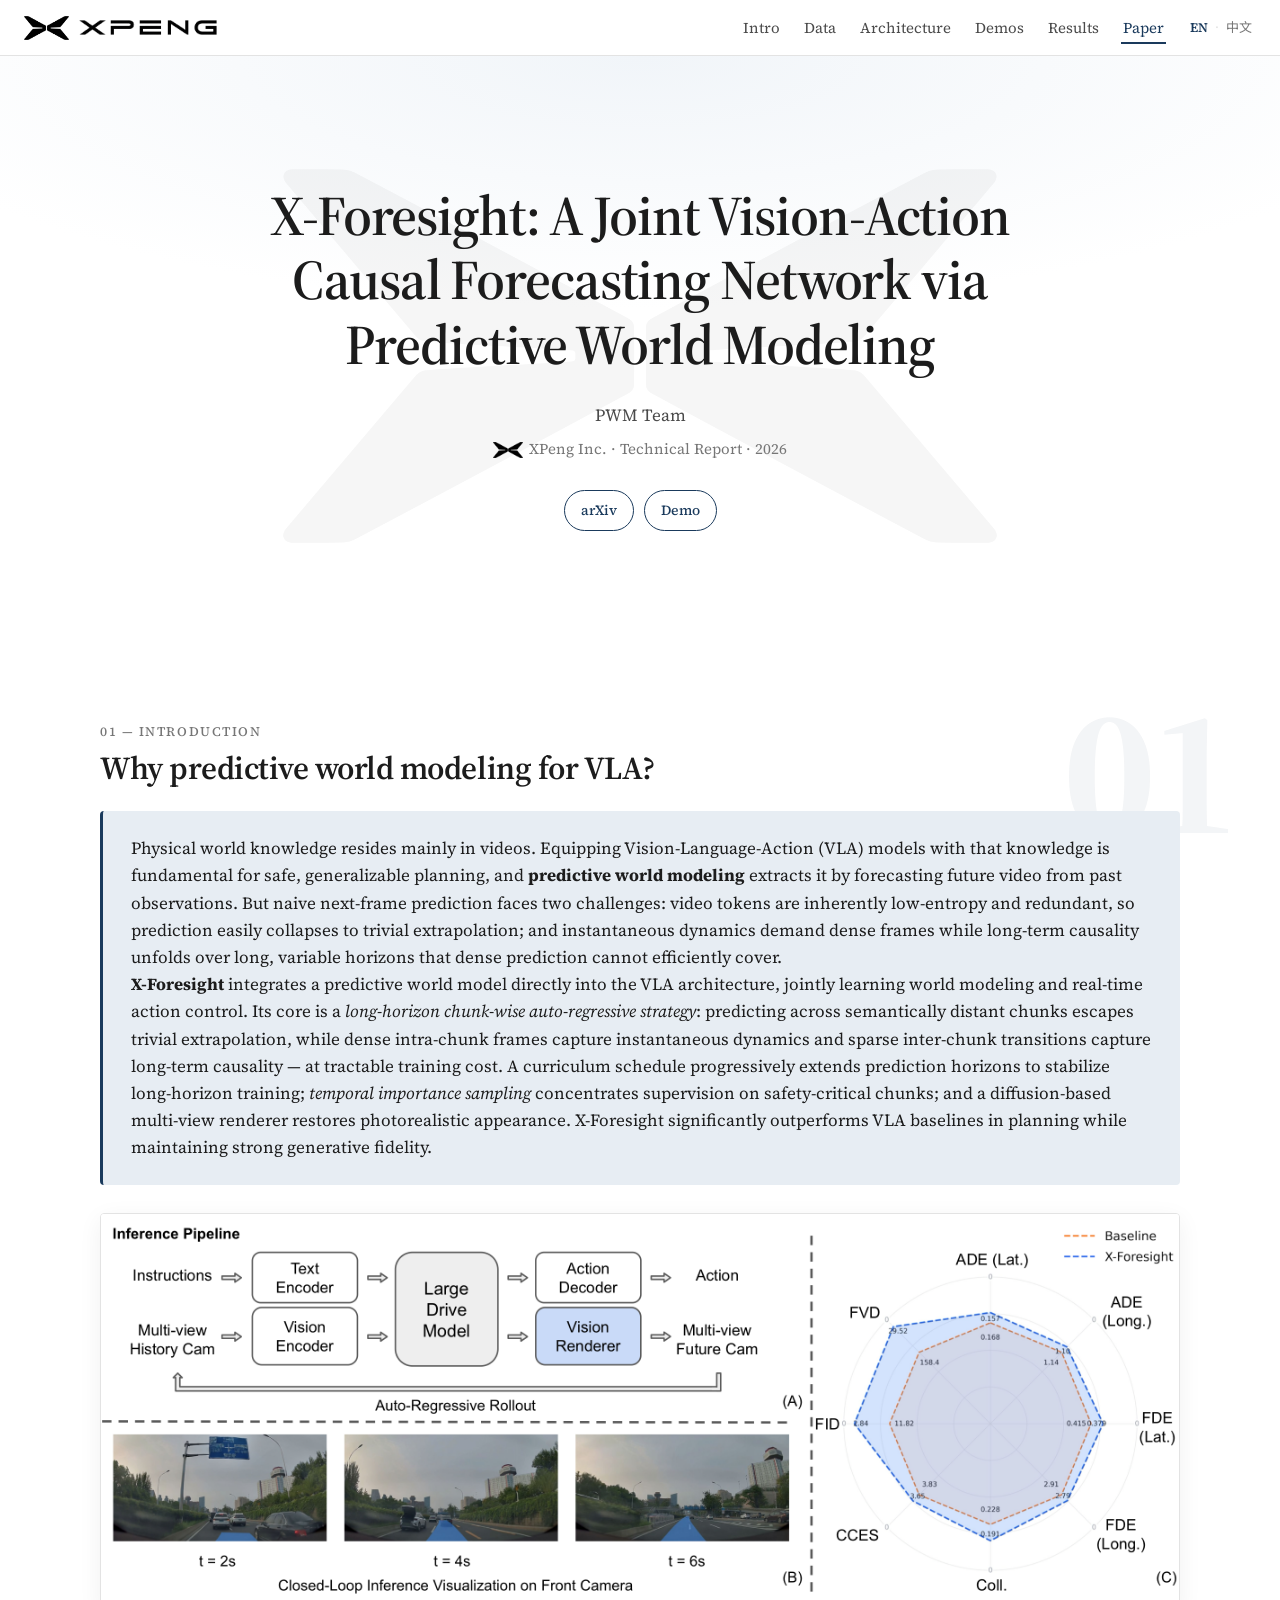
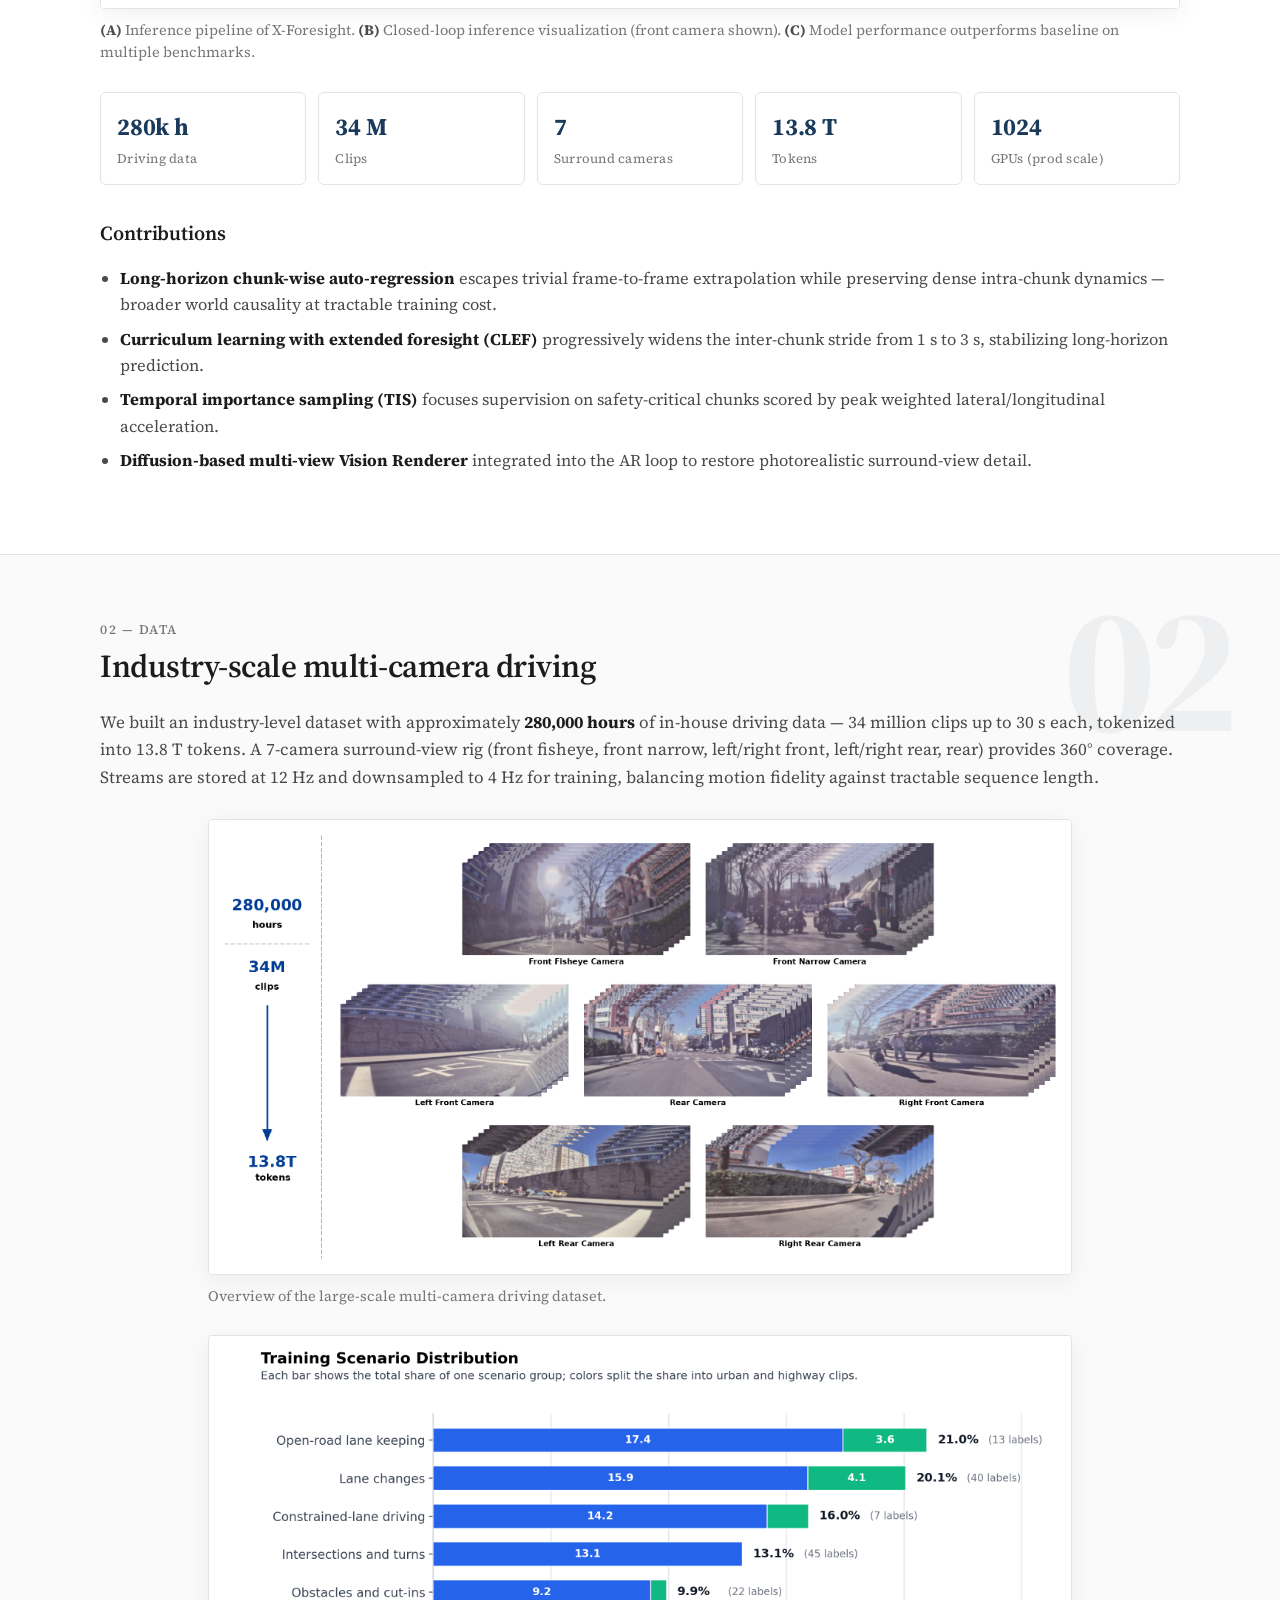
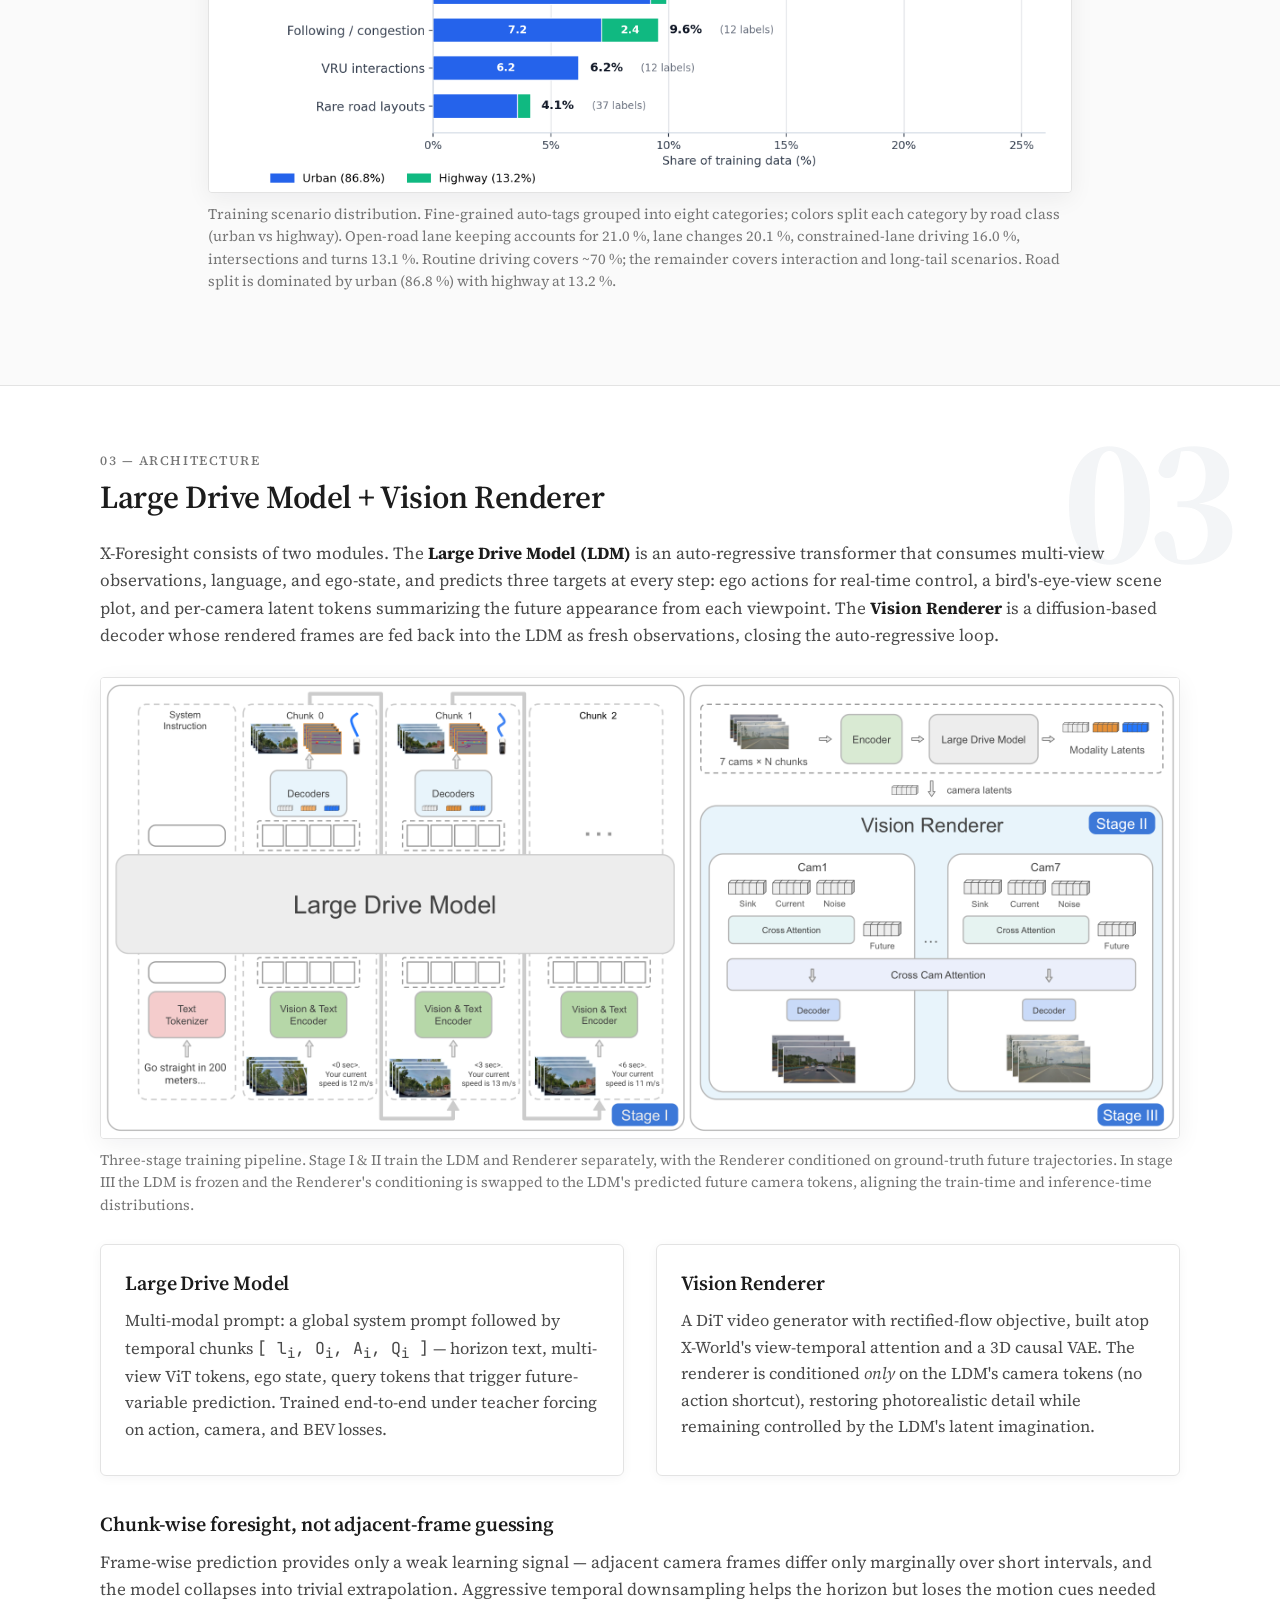
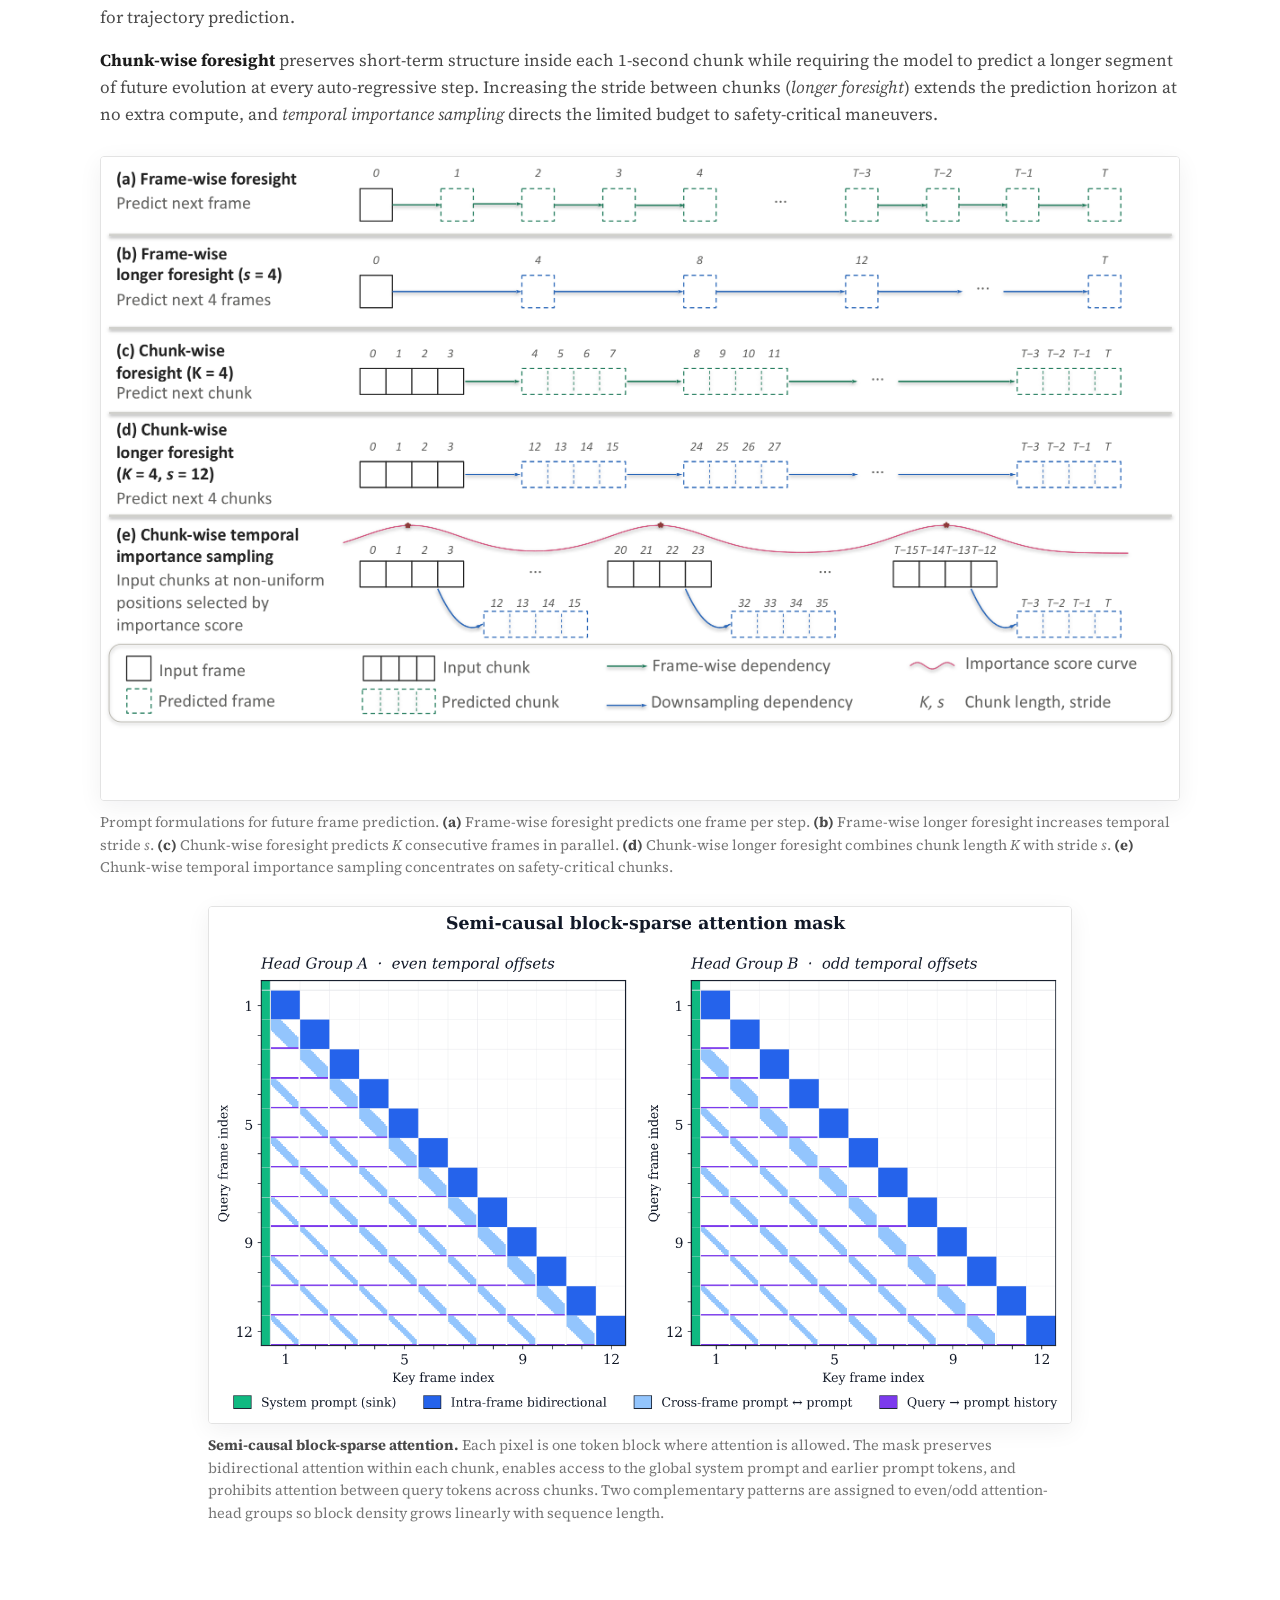
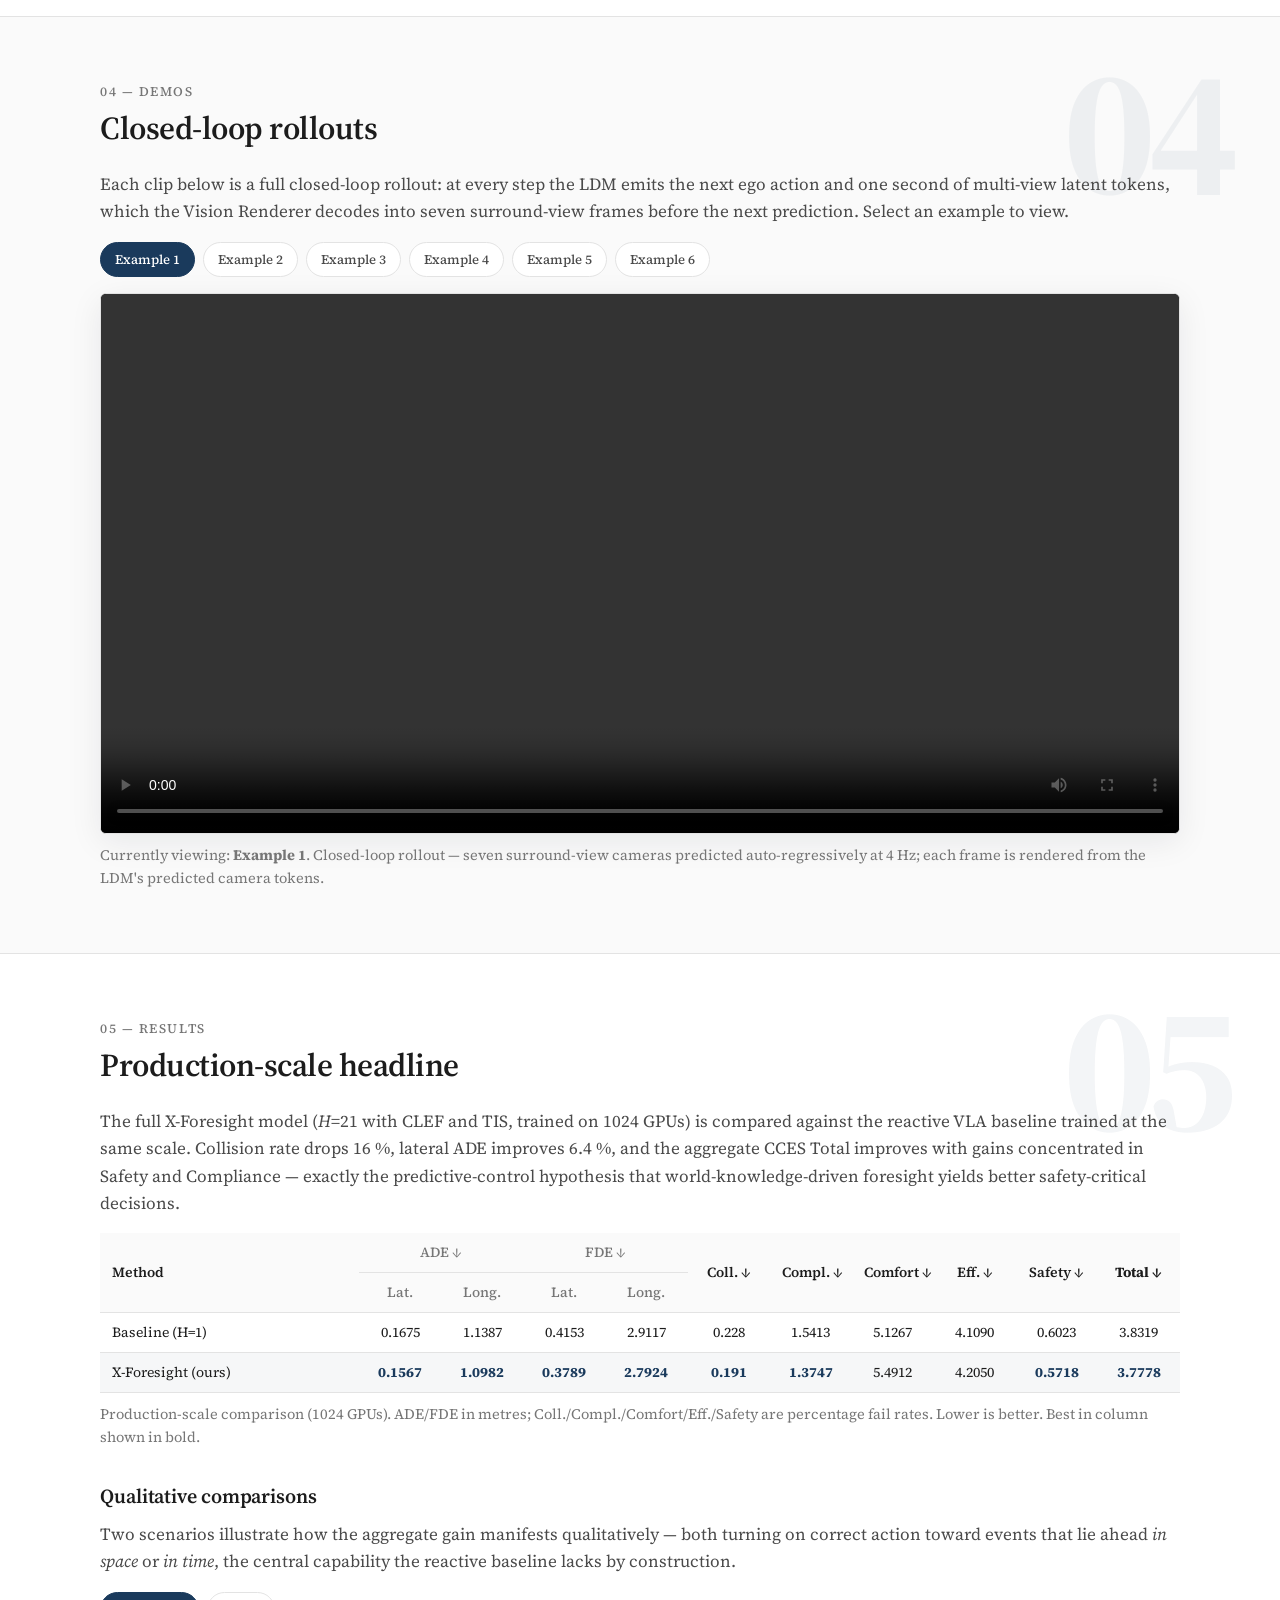
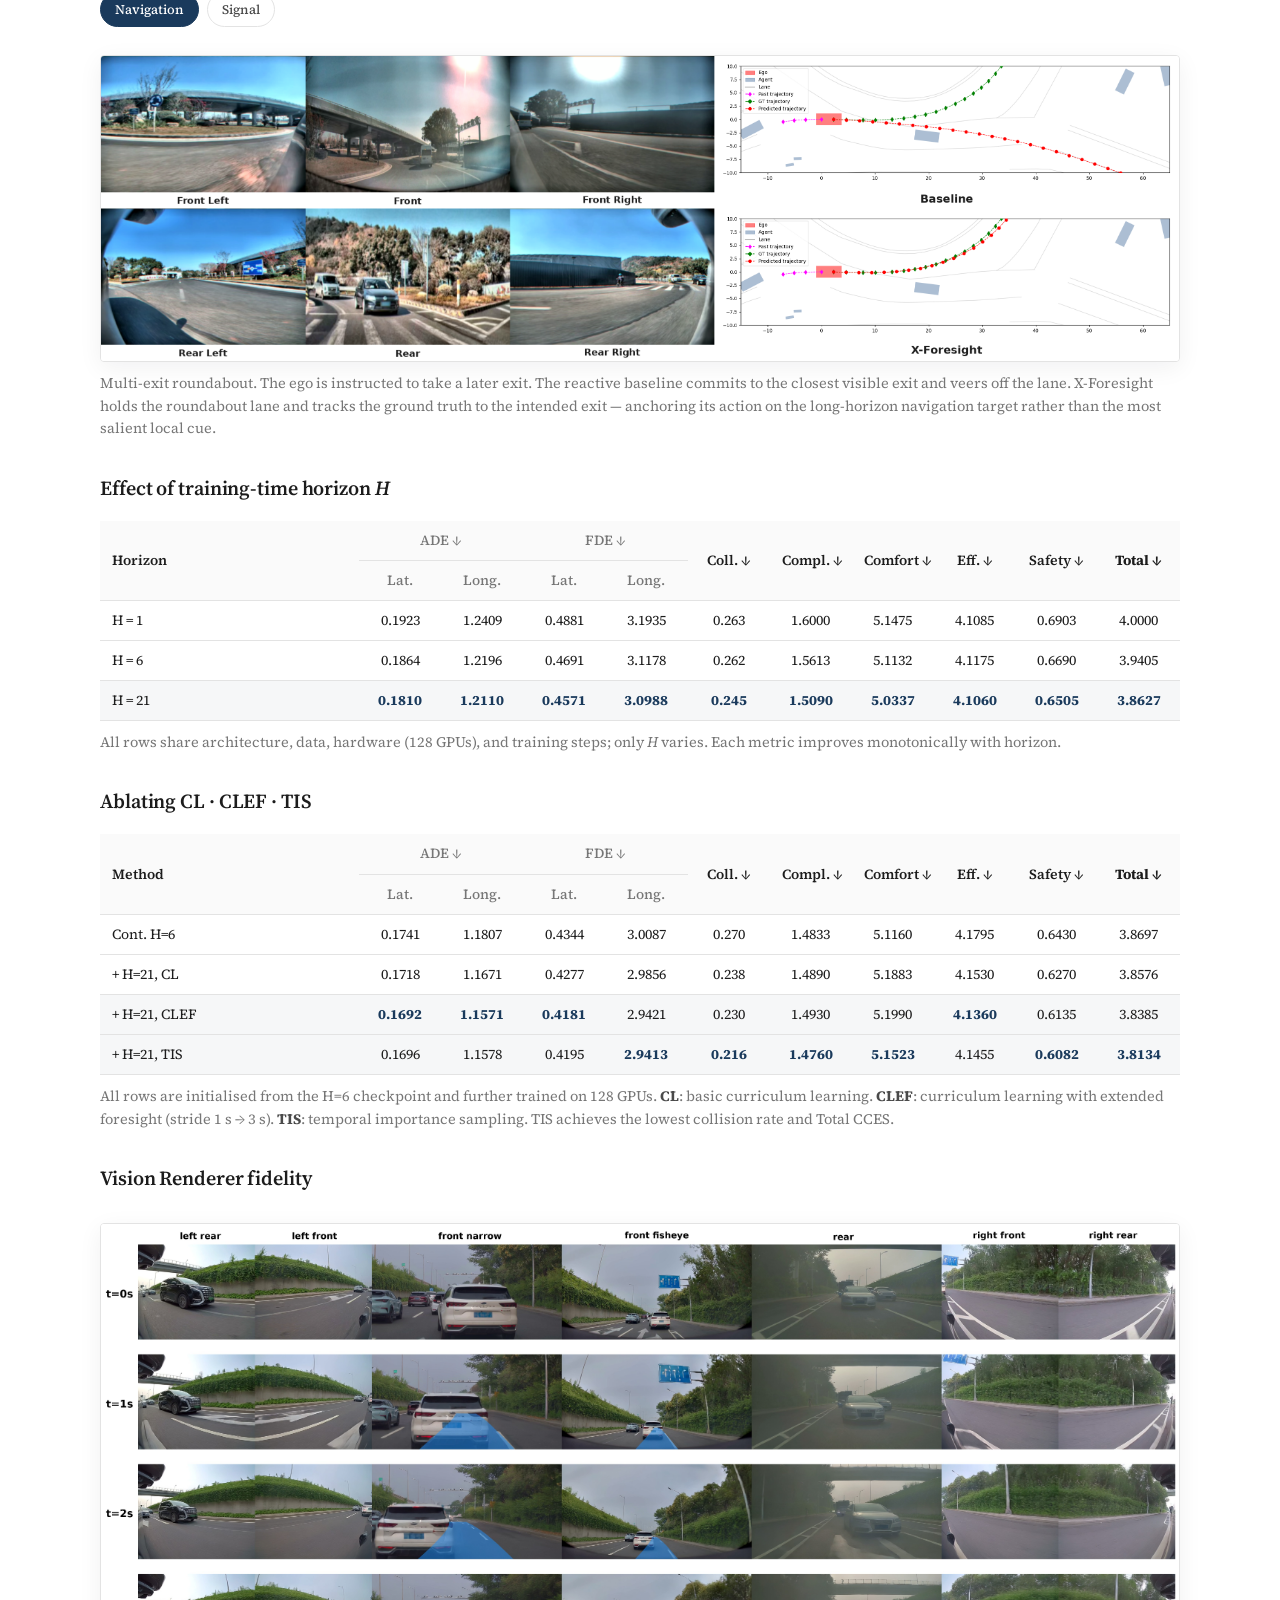
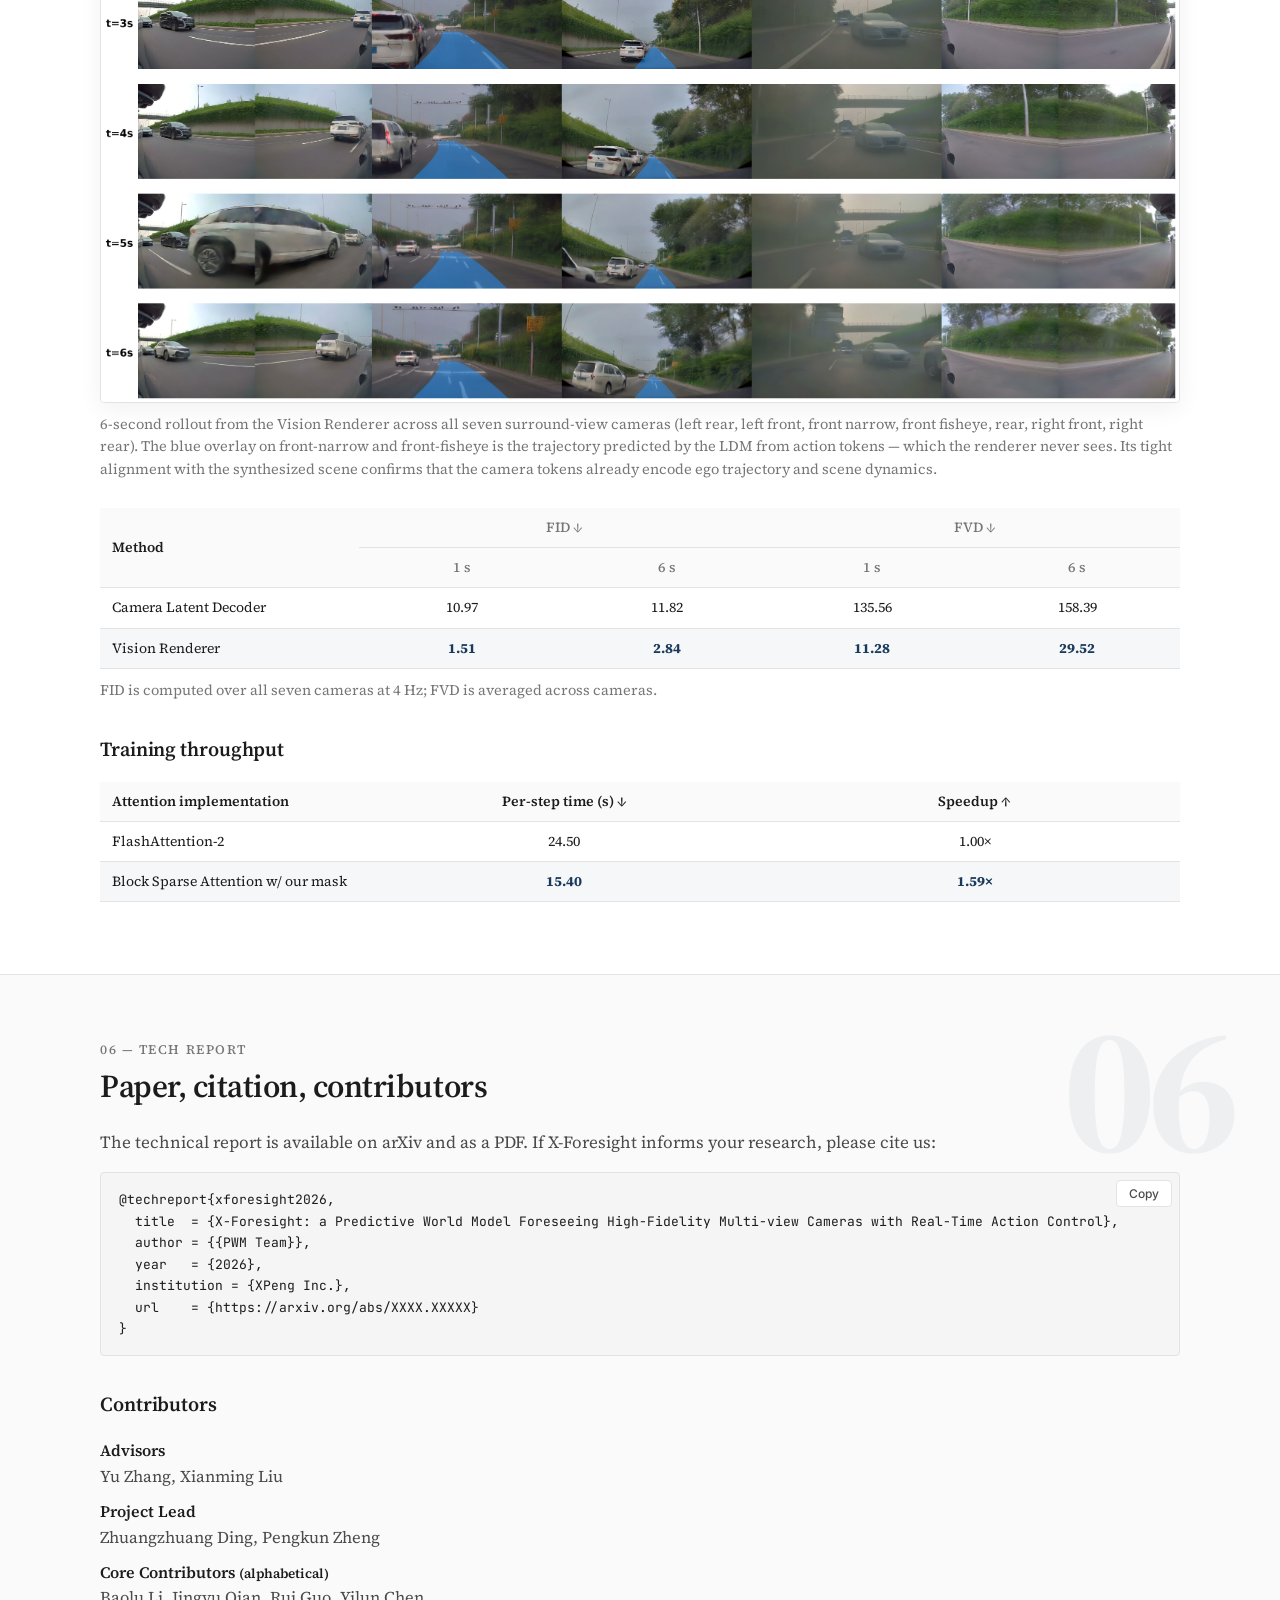
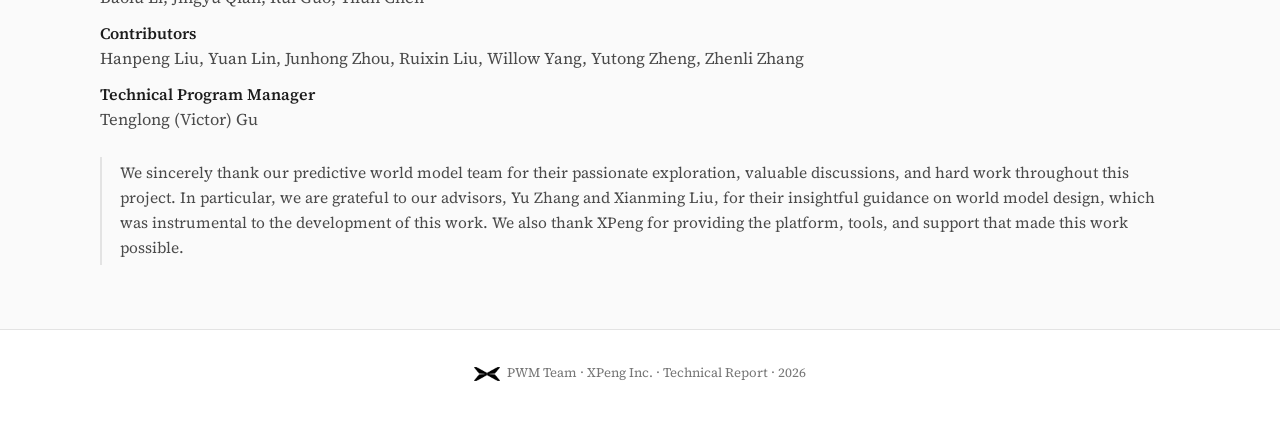
==== en/index.html @ 4274a37c "Tighter intro abstract (EN+ZH): trim to two short paragraphs, drop redundant preamble and the "estab" ====
<!doctype html>
<html lang="en">
<head>
  <meta charset="utf-8" />
  <meta name="viewport" content="width=device-width, initial-scale=1" />
  <title>X-Foresight — A Joint Vision-Action Causal Forecasting Network via Predictive World Modeling</title>
  <meta name="description" content="X-Foresight: a predictive world model that integrates chunk-wise auto-regressive future prediction into the VLA architecture for safe, world-knowledge-driven autonomous driving." />
  <meta property="og:title" content="X-Foresight" />
  <meta property="og:description" content="A predictive world model foreseeing high-fidelity multi-view cameras with real-time action control. PWM Team · XPeng Inc." />
  <meta property="og:image" content="../assets/img/xforesight_main.png" />
  <link rel="icon" type="image/png" href="../assets/img/logo.png" />
  <link rel="preconnect" href="https://fonts.googleapis.com" />
  <link rel="preconnect" href="https://fonts.gstatic.com" crossorigin />
  <link href="https://fonts.googleapis.com/css2?family=Inter:wght@400;500;600;700&family=Source+Serif+4:opsz,wght@8..60,400;8..60,500;8..60,600;8..60,700&family=JetBrains+Mono:wght@400;500;600&family=Noto+Sans+SC:wght@400;500;600&display=swap" rel="stylesheet" />
  <link rel="stylesheet" href="../assets/css/styles.css" />
</head>
<body>

<div class="scroll-progress" aria-hidden="true"></div>

<nav class="nav">
  <a class="brand" href="./">
    <img class="brand-mark" src="../assets/img/logo.png" alt="XPENG" />
    <img class="brand-name" src="../assets/img/company_name.png" alt="XPENG" />
  </a>
  <button class="nav-toggle" type="button" aria-label="Menu" aria-expanded="false">☰</button>
  <ul class="sections">
    <li><a href="#intro">Intro</a></li>
    <li><a href="#data">Data</a></li>
    <li><a href="#architecture">Architecture</a></li>
    <li><a href="#demo">Demos</a></li>
    <li><a href="#results">Results</a></li>
    <li><a href="#paper">Paper</a></li>
  </ul>
  <span class="lang">
    <a href="../en/" class="active">EN</a>
    <span>·</span>
    <a href="../zh/">中文</a>
  </span>
</nav>

<main>

  <!-- ====================== HERO ====================== -->
  <header class="hero">
    <h1>X-Foresight: A Joint Vision-Action Causal Forecasting Network via Predictive World Modeling</h1>
    <div class="authors">PWM Team</div>
    <div class="affil">
      <img src="../assets/img/logo.png" alt="XPeng" /> XPeng Inc. · Technical Report · 2026
    </div>
    <div class="badges">
      <a class="badge" href="#paper">arXiv</a>
      <a class="badge" href="#demo">Demo</a>
    </div>
  </header>

  <!-- ====================== 01 INTRO / ABSTRACT ====================== -->
  <section id="intro" data-num="01">
    <div class="container">
      <div class="section-label">01 — Introduction</div>
      <h2>Why predictive world modeling for VLA?</h2>
      <div class="abstract prose">
        <p>
          Physical world knowledge resides mainly in videos. Equipping Vision-Language-Action (VLA)
          models with that knowledge is fundamental for safe, generalizable planning, and
          <strong>predictive world modeling</strong> extracts it by forecasting future video from
          past observations. But naive next-frame prediction faces two challenges: video tokens are
          inherently low-entropy and redundant, so prediction easily collapses to trivial
          extrapolation; and instantaneous dynamics demand dense frames while long-term causality
          unfolds over long, variable horizons that dense prediction cannot efficiently cover.
        </p>
        <p>
          <strong>X-Foresight</strong> integrates a predictive world model directly into the VLA
          architecture, jointly learning world modeling and real-time action control. Its core is a
          <em>long-horizon chunk-wise auto-regressive strategy</em>: predicting across semantically
          distant chunks escapes trivial extrapolation, while dense intra-chunk frames capture
          instantaneous dynamics and sparse inter-chunk transitions capture long-term causality —
          at tractable training cost. A curriculum schedule progressively extends prediction
          horizons to stabilize long-horizon training; <em>temporal importance sampling</em>
          concentrates supervision on safety-critical chunks; and a diffusion-based multi-view
          renderer restores photorealistic appearance. X-Foresight significantly outperforms VLA
          baselines in planning while maintaining strong generative fidelity.
        </p>
      </div>

      <figure>
        <img src="../assets/img/xforesight_main.png" alt="X-Foresight overview" />
        <figcaption>
          <strong>(A)</strong> Inference pipeline of X-Foresight.
          <strong>(B)</strong> Closed-loop inference visualization (front camera shown).
          <strong>(C)</strong> Model performance outperforms baseline on multiple benchmarks.
        </figcaption>
      </figure>

      <div class="kv">
        <div class="stat"><div class="num">280k h</div><div class="lbl">Driving data</div></div>
        <div class="stat"><div class="num">34 M</div><div class="lbl">Clips</div></div>
        <div class="stat"><div class="num">7</div><div class="lbl">Surround cameras</div></div>
        <div class="stat"><div class="num">13.8 T</div><div class="lbl">Tokens</div></div>
        <div class="stat"><div class="num">1024</div><div class="lbl">GPUs (prod scale)</div></div>
      </div>

      <h3>Contributions</h3>
      <ul class="bullets">
        <li><strong>Long-horizon chunk-wise auto-regression</strong> escapes trivial frame-to-frame extrapolation while preserving dense intra-chunk dynamics — broader world causality at tractable training cost.</li>
        <li><strong>Curriculum learning with extended foresight (CLEF)</strong> progressively widens the inter-chunk stride from 1 s to 3 s, stabilizing long-horizon prediction.</li>
        <li><strong>Temporal importance sampling (TIS)</strong> focuses supervision on safety-critical chunks scored by peak weighted lateral/longitudinal acceleration.</li>
        <li><strong>Diffusion-based multi-view Vision Renderer</strong> integrated into the AR loop to restore photorealistic surround-view detail.</li>
      </ul>
    </div>
  </section>

  <!-- ====================== 02 DATA ====================== -->
  <section id="data" class="alt" data-num="02">
    <div class="container">
      <div class="section-label">02 — Data</div>
      <h2>Industry-scale multi-camera driving</h2>
      <div class="prose">
        <p>
          We built an industry-level dataset with approximately <strong>280,000 hours</strong> of
          in-house driving data — 34 million clips up to 30 s each, tokenized into 13.8 T tokens.
          A 7-camera surround-view rig (front fisheye, front narrow, left/right front, left/right
          rear, rear) provides 360° coverage. Streams are stored at 12 Hz and downsampled to 4 Hz
          for training, balancing motion fidelity against tractable sequence length.
        </p>
      </div>
      <figure class="fig-small">
        <img src="../assets/img/datainfo_final.png" alt="Dataset overview" />
        <figcaption>Overview of the large-scale multi-camera driving dataset.</figcaption>
      </figure>
      <figure class="fig-small">
        <img src="../assets/img/data_distribution_behavior.png" alt="Scenario distribution" />
        <figcaption>
          Training scenario distribution. Fine-grained auto-tags grouped into eight categories;
          colors split each category by road class (urban vs highway). Open-road lane keeping
          accounts for 21.0 %, lane changes 20.1 %, constrained-lane driving 16.0 %, intersections
          and turns 13.1 %. Routine driving covers ~70 %; the remainder covers interaction and
          long-tail scenarios. Road split is dominated by urban (86.8 %) with highway at 13.2 %.
        </figcaption>
      </figure>
    </div>
  </section>

  <!-- ====================== 03 ARCHITECTURE ====================== -->
  <section id="architecture" data-num="03">
    <div class="container">
      <div class="section-label">03 — Architecture</div>
      <h2>Large Drive Model + Vision Renderer</h2>
      <div class="prose">
        <p>
          X-Foresight consists of two modules. The <strong>Large Drive Model (LDM)</strong> is an
          auto-regressive transformer that consumes multi-view observations, language, and
          ego-state, and predicts three targets at every step: ego actions for real-time control,
          a bird's-eye-view scene plot, and per-camera latent tokens summarizing the future
          appearance from each viewpoint. The <strong>Vision Renderer</strong> is a diffusion-based
          decoder whose rendered frames are fed back into the LDM as fresh observations, closing
          the auto-regressive loop.
        </p>
      </div>

      <figure>
        <img src="../assets/img/train_pipeline.png" alt="Three-stage training pipeline" />
        <figcaption>
          Three-stage training pipeline. Stage I & II train the LDM and Renderer separately,
          with the Renderer conditioned on ground-truth future trajectories. In stage III the LDM
          is frozen and the Renderer's conditioning is swapped to the LDM's predicted future
          camera tokens, aligning the train-time and inference-time distributions.
        </figcaption>
      </figure>

      <div class="cols2">
        <div class="card">
          <h3>Large Drive Model</h3>
          <p>
            Multi-modal prompt: a global system prompt followed by temporal chunks
            <code>[ l<sub>i</sub>, O<sub>i</sub>, A<sub>i</sub>, Q<sub>i</sub> ]</code> — horizon text,
            multi-view ViT tokens, ego state, query tokens that trigger future-variable prediction.
            Trained end-to-end under teacher forcing on action, camera, and BEV losses.
          </p>
        </div>
        <div class="card">
          <h3>Vision Renderer</h3>
          <p>
            A DiT video generator with rectified-flow objective, built atop X-World's
            view-temporal attention and a 3D causal VAE. The renderer is conditioned <em>only</em>
            on the LDM's camera tokens (no action shortcut), restoring photorealistic detail while
            remaining controlled by the LDM's latent imagination.
          </p>
        </div>
      </div>

      <h3>Chunk-wise foresight, not adjacent-frame guessing</h3>
      <div class="prose">
        <p>
          Frame-wise prediction provides only a weak learning signal — adjacent camera frames
          differ only marginally over short intervals, and the model collapses into trivial
          extrapolation. Aggressive temporal downsampling helps the horizon but loses the
          motion cues needed for trajectory prediction.
        </p>
        <p>
          <strong>Chunk-wise foresight</strong> preserves short-term structure inside each
          1-second chunk while requiring the model to predict a longer segment of future
          evolution at every auto-regressive step. Increasing the stride between chunks
          (<em>longer foresight</em>) extends the prediction horizon at no extra compute,
          and <em>temporal importance sampling</em> directs the limited budget to
          safety-critical maneuvers.
        </p>
      </div>
      <figure>
        <img src="../assets/img/predicted_future_frames.png" alt="Prompt formulations for future frame prediction" />
        <figcaption>
          Prompt formulations for future frame prediction. <strong>(a)</strong> Frame-wise foresight
          predicts one frame per step. <strong>(b)</strong> Frame-wise longer foresight increases
          temporal stride <em>s</em>. <strong>(c)</strong> Chunk-wise foresight predicts <em>K</em>
          consecutive frames in parallel. <strong>(d)</strong> Chunk-wise longer foresight combines
          chunk length <em>K</em> with stride <em>s</em>. <strong>(e)</strong> Chunk-wise temporal
          importance sampling concentrates on safety-critical chunks.
        </figcaption>
      </figure>

      <figure class="fig-small">
        <img src="../assets/img/precise_mask.png" alt="Semi-causal block-sparse attention mask" />
        <figcaption>
          <strong>Semi-causal block-sparse attention.</strong> Each pixel is one token block where
          attention is allowed. The mask preserves bidirectional attention within each chunk,
          enables access to the global system prompt and earlier prompt tokens, and prohibits
          attention between query tokens across chunks. Two complementary patterns are assigned
          to even/odd attention-head groups so block density grows linearly with sequence length.
        </figcaption>
      </figure>
    </div>
  </section>

  <!-- ====================== 04 DEMOS ====================== -->
  <section id="demo" class="alt" data-num="04">
    <div class="container">
      <div class="section-label">04 — Demos</div>
      <h2>Closed-loop rollouts</h2>
      <div class="prose">
        <p>
          Each clip below is a full closed-loop rollout: at every step the LDM emits the next ego
          action and one second of multi-view latent tokens, which the Vision Renderer decodes
          into seven surround-view frames before the next prediction. Select an example to view.
        </p>
      </div>

      <div class="demo-picker" role="tablist" aria-label="Demo examples">
        <button type="button" class="active" data-src="../assets/videos/example-1.mp4">Example 1</button>
        <button type="button" data-src="../assets/videos/example-2.mp4">Example 2</button>
        <button type="button" data-src="../assets/videos/example-3.mp4">Example 3</button>
        <button type="button" data-src="../assets/videos/example-4.mp4">Example 4</button>
        <button type="button" data-src="../assets/videos/example-5.mp4">Example 5</button>
        <button type="button" data-src="../assets/videos/example-6.mp4">Example 6</button>
      </div>

      <div class="demo-player">
        <video id="demo-player" controls preload="metadata" playsinline>
          <source src="../assets/videos/example-1.mp4#t=0.1" type="video/mp4" />
          Your browser does not support the video tag.
        </video>
      </div>
      <div class="demo-caption">
        Currently viewing: <strong id="demo-label">Example 1</strong>. Closed-loop rollout —
        seven surround-view cameras predicted auto-regressively at 4 Hz; each frame is rendered
        from the LDM's predicted camera tokens.
      </div>
    </div>
  </section>

  <!-- ====================== 05 RESULTS ====================== -->
  <section id="results" data-num="05">
    <div class="container">
      <div class="section-label">05 — Results</div>
      <h2>Production-scale headline</h2>
      <div class="prose">
        <p>
          The full X-Foresight model (<em>H</em>=21 with CLEF and TIS, trained on 1024 GPUs) is
          compared against the reactive VLA baseline trained at the same scale. Collision rate
          drops 16 %, lateral ADE improves 6.4 %, and the aggregate CCES Total improves with
          gains concentrated in Safety and Compliance — exactly the predictive-control
          hypothesis that world-knowledge-driven foresight yields better safety-critical decisions.
        </p>
      </div>

      <div class="tablewrap">
        <table class="results">
          <thead>
            <tr>
              <th rowspan="2">Method</th>
              <th colspan="2" class="grp">ADE ↓</th>
              <th colspan="2" class="grp">FDE ↓</th>
              <th rowspan="2">Coll. ↓</th>
              <th rowspan="2">Compl. ↓</th>
              <th rowspan="2">Comfort ↓</th>
              <th rowspan="2">Eff. ↓</th>
              <th rowspan="2">Safety ↓</th>
              <th rowspan="2"><strong>Total ↓</strong></th>
            </tr>
            <tr>
              <th class="grp">Lat.</th><th class="grp">Long.</th>
              <th class="grp">Lat.</th><th class="grp">Long.</th>
            </tr>
          </thead>
          <tbody>
            <tr><td>Baseline (H=1)</td><td>0.1675</td><td>1.1387</td><td>0.4153</td><td>2.9117</td><td>0.228</td><td>1.5413</td><td>5.1267</td><td>4.1090</td><td>0.6023</td><td>3.8319</td></tr>
            <tr><td>X-Foresight (ours)</td><td class="best">0.1567</td><td class="best">1.0982</td><td class="best">0.3789</td><td class="best">2.7924</td><td class="best">0.191</td><td class="best">1.3747</td><td>5.4912</td><td>4.2050</td><td class="best">0.5718</td><td class="best">3.7778</td></tr>
          </tbody>
        </table>
      </div>
      <figcaption>
        Production-scale comparison (1024 GPUs). ADE/FDE in metres; Coll./Compl./Comfort/Eff./Safety
        are percentage fail rates. Lower is better. Best in column shown in bold.
      </figcaption>

      <h3>Qualitative comparisons</h3>
      <div class="prose">
        <p>
          Two scenarios illustrate how the aggregate gain manifests qualitatively — both turning on
          correct action toward events that lie ahead <em>in space</em> or <em>in time</em>, the
          central capability the reactive baseline lacks by construction.
        </p>
      </div>

      <div class="qual-picker" data-target="qual-image" data-caption="qual-label" role="tablist" aria-label="Qualitative scenarios">
        <button type="button" class="active"
                data-src="../assets/img/qualitative_navigation.png"
                data-caption="Multi-exit roundabout. The ego is instructed to take a later exit. The reactive baseline commits to the closest visible exit and veers off the lane. X-Foresight holds the roundabout lane and tracks the ground truth to the intended exit — anchoring its action on the long-horizon navigation target rather than the most salient local cue.">
          Navigation
        </button>
        <button type="button"
                data-src="../assets/img/qualitative_signal.png"
                data-caption="Nighttime intersection. The light is red at the current frame, but the log confirms it turns green before the ego reaches the stop line, so the ground truth continues through without braking. The baseline treats the present red as an immediate stop and truncates at ~15 m. X-Foresight anticipates the signal transition through its predictive rollout and matches the ground truth.">
          Signal
        </button>
      </div>

      <figure>
        <img id="qual-image" src="../assets/img/qualitative_navigation.png" alt="Qualitative comparison — multi-exit roundabout" />
        <figcaption id="qual-label">
          Multi-exit roundabout. The ego is instructed to take a later exit. The reactive baseline
          commits to the closest visible exit and veers off the lane. X-Foresight holds the roundabout
          lane and tracks the ground truth to the intended exit — anchoring its action on the
          long-horizon navigation target rather than the most salient local cue.
        </figcaption>
      </figure>

      <h3>Effect of training-time horizon <em>H</em></h3>
      <div class="tablewrap">
        <table class="results">
          <thead>
            <tr>
              <th rowspan="2">Horizon</th>
              <th colspan="2" class="grp">ADE ↓</th>
              <th colspan="2" class="grp">FDE ↓</th>
              <th rowspan="2">Coll. ↓</th>
              <th rowspan="2">Compl. ↓</th>
              <th rowspan="2">Comfort ↓</th>
              <th rowspan="2">Eff. ↓</th>
              <th rowspan="2">Safety ↓</th>
              <th rowspan="2"><strong>Total ↓</strong></th>
            </tr>
            <tr>
              <th class="grp">Lat.</th><th class="grp">Long.</th>
              <th class="grp">Lat.</th><th class="grp">Long.</th>
            </tr>
          </thead>
          <tbody>
            <tr><td>H = 1</td><td>0.1923</td><td>1.2409</td><td>0.4881</td><td>3.1935</td><td>0.263</td><td>1.6000</td><td>5.1475</td><td>4.1085</td><td>0.6903</td><td>4.0000</td></tr>
            <tr><td>H = 6</td><td>0.1864</td><td>1.2196</td><td>0.4691</td><td>3.1178</td><td>0.262</td><td>1.5613</td><td>5.1132</td><td>4.1175</td><td>0.6690</td><td>3.9405</td></tr>
            <tr><td>H = 21</td><td class="best">0.1810</td><td class="best">1.2110</td><td class="best">0.4571</td><td class="best">3.0988</td><td class="best">0.245</td><td class="best">1.5090</td><td class="best">5.0337</td><td class="best">4.1060</td><td class="best">0.6505</td><td class="best">3.8627</td></tr>
          </tbody>
        </table>
      </div>
      <figcaption>All rows share architecture, data, hardware (128 GPUs), and training steps; only <em>H</em> varies. Each metric improves monotonically with horizon.</figcaption>

      <h3>Ablating CL · CLEF · TIS</h3>
      <div class="tablewrap">
        <table class="results">
          <thead>
            <tr>
              <th rowspan="2">Method</th>
              <th colspan="2" class="grp">ADE ↓</th>
              <th colspan="2" class="grp">FDE ↓</th>
              <th rowspan="2">Coll. ↓</th>
              <th rowspan="2">Compl. ↓</th>
              <th rowspan="2">Comfort ↓</th>
              <th rowspan="2">Eff. ↓</th>
              <th rowspan="2">Safety ↓</th>
              <th rowspan="2"><strong>Total ↓</strong></th>
            </tr>
            <tr>
              <th class="grp">Lat.</th><th class="grp">Long.</th>
              <th class="grp">Lat.</th><th class="grp">Long.</th>
            </tr>
          </thead>
          <tbody>
            <tr><td>Cont. H=6</td><td>0.1741</td><td>1.1807</td><td>0.4344</td><td>3.0087</td><td>0.270</td><td>1.4833</td><td>5.1160</td><td>4.1795</td><td>0.6430</td><td>3.8697</td></tr>
            <tr><td>+ H=21, CL</td><td>0.1718</td><td>1.1671</td><td>0.4277</td><td>2.9856</td><td>0.238</td><td>1.4890</td><td>5.1883</td><td>4.1530</td><td>0.6270</td><td>3.8576</td></tr>
            <tr><td>+ H=21, CLEF</td><td class="best">0.1692</td><td class="best">1.1571</td><td class="best">0.4181</td><td>2.9421</td><td>0.230</td><td>1.4930</td><td>5.1990</td><td class="best">4.1360</td><td>0.6135</td><td>3.8385</td></tr>
            <tr><td>+ H=21, TIS</td><td>0.1696</td><td>1.1578</td><td>0.4195</td><td class="best">2.9413</td><td class="best">0.216</td><td class="best">1.4760</td><td class="best">5.1523</td><td>4.1455</td><td class="best">0.6082</td><td class="best">3.8134</td></tr>
          </tbody>
        </table>
      </div>
      <figcaption>
        All rows are initialised from the H=6 checkpoint and further trained on 128 GPUs.
        <strong>CL</strong>: basic curriculum learning. <strong>CLEF</strong>: curriculum learning
        with extended foresight (stride 1 s → 3 s). <strong>TIS</strong>: temporal importance
        sampling. TIS achieves the lowest collision rate and Total CCES.
      </figcaption>

      <h3>Vision Renderer fidelity</h3>
      <figure>
        <img src="../assets/img/vision_renderer_plot.jpg" alt="Vision Renderer 6-second rollout across seven cameras" />
        <figcaption>
          6-second rollout from the Vision Renderer across all seven surround-view cameras
          (left rear, left front, front narrow, front fisheye, rear, right front, right rear).
          The blue overlay on front-narrow and front-fisheye is the trajectory predicted by the
          LDM from action tokens — which the renderer never sees. Its tight alignment with the
          synthesized scene confirms that the camera tokens already encode ego trajectory and
          scene dynamics.
        </figcaption>
      </figure>

      <div class="tablewrap">
        <table class="results">
          <thead>
            <tr>
              <th rowspan="2">Method</th>
              <th colspan="2" class="grp">FID ↓</th>
              <th colspan="2" class="grp">FVD ↓</th>
            </tr>
            <tr>
              <th class="grp">1 s</th><th class="grp">6 s</th>
              <th class="grp">1 s</th><th class="grp">6 s</th>
            </tr>
          </thead>
          <tbody>
            <tr><td>Camera Latent Decoder</td><td>10.97</td><td>11.82</td><td>135.56</td><td>158.39</td></tr>
            <tr><td>Vision Renderer</td><td class="best">1.51</td><td class="best">2.84</td><td class="best">11.28</td><td class="best">29.52</td></tr>
          </tbody>
        </table>
      </div>
      <figcaption>FID is computed over all seven cameras at 4 Hz; FVD is averaged across cameras.</figcaption>

      <h3>Training throughput</h3>
      <div class="tablewrap">
        <table class="results">
          <thead><tr><th>Attention implementation</th><th>Per-step time (s) ↓</th><th>Speedup ↑</th></tr></thead>
          <tbody>
            <tr><td>FlashAttention-2</td><td>24.50</td><td>1.00×</td></tr>
            <tr><td>Block Sparse Attention w/ our mask</td><td class="best">15.40</td><td class="best">1.59×</td></tr>
          </tbody>
        </table>
      </div>
    </div>
  </section>

  <!-- ====================== 06 PAPER ====================== -->
  <section id="paper" class="alt" data-num="06">
    <div class="container">
      <div class="section-label">06 — Tech Report</div>
      <h2>Paper, citation, contributors</h2>
      <div class="prose">
        <p>
          The technical report is available on arXiv and as a PDF. If X-Foresight informs your
          research, please cite us:
        </p>
      </div>

      <div class="bibtex-wrap">
        <button class="bibtex-copy" type="button">Copy</button>
        <pre class="bibtex">@techreport{xforesight2026,
  title  = {X-Foresight: a Predictive World Model Foreseeing High-Fidelity Multi-view Cameras with Real-Time Action Control},
  author = {{PWM Team}},
  year   = {2026},
  institution = {XPeng Inc.},
  url    = {https://arxiv.org/abs/XXXX.XXXXX}
}</pre>
      </div>

      <h3>Contributors</h3>
      <dl class="contributors">
        <dt>Advisors</dt>
        <dd>Yu Zhang, Xianming Liu</dd>
        <dt>Project Lead</dt>
        <dd>Zhuangzhuang Ding, Pengkun Zheng</dd>
        <dt>Core Contributors <small>(alphabetical)</small></dt>
        <dd>Baolu Li, Jingyu Qian, Rui Guo, Yilun Chen</dd>
        <dt>Contributors</dt>
        <dd>Hanpeng Liu, Yuan Lin, Junhong Zhou, Ruixin Liu, Willow Yang, Yutong Zheng, Zhenli Zhang</dd>
        <dt>Technical Program Manager</dt>
        <dd>Tenglong (Victor) Gu</dd>
      </dl>

      <div class="acknowledgments">
        We sincerely thank our predictive world model team for their passionate exploration,
        valuable discussions, and hard work throughout this project. In particular, we are grateful
        to our advisors, Yu Zhang and Xianming Liu, for their insightful guidance on world model
        design, which was instrumental to the development of this work. We also thank XPeng for
        providing the platform, tools, and support that made this work possible.
      </div>
    </div>
  </section>
</main>

<footer>
  <img src="../assets/img/logo.png" alt="" />
  PWM Team · XPeng Inc. · Technical Report · <span id="footer-year">2026</span>
</footer>

<script src="../config.js"></script>
<script src="../assets/js/main.js"></script>
</body>
</html>
---- assets/css/styles.css ----
/* X-Foresight project page — minimalist academic style modeled on x-cache-1.github.io */

:root {
  --accent: #1a3a5c;
  --accent-soft: #e7edf3;
  --ink: #1c1c1c;
  --ink-soft: #4a4a4a;
  --muted: #767676;
  --rule: #e3e3e3;
  --bg: #ffffff;
  --bg-alt: #fafafa;
  --code-bg: #f5f5f5;
  --max-w: 1080px;
  --nav-h: 56px;
  --serif: "Source Serif 4", "Iowan Old Style", "Charter", "Times New Roman", "Noto Sans SC", serif;
  --sans: "Inter", -apple-system, BlinkMacSystemFont, "Helvetica Neue", "Noto Sans SC", "PingFang SC", "Hiragino Sans GB", system-ui, sans-serif;
  --mono: ui-monospace, "JetBrains Mono", "SF Mono", Menlo, Consolas, monospace;
}

* { box-sizing: border-box; }

html { scroll-behavior: smooth; scroll-padding-top: var(--nav-h); }

body {
  margin: 0;
  font-family: var(--serif);
  font-size: 16px;
  line-height: 1.65;
  color: var(--ink);
  background: var(--bg);
  -webkit-font-smoothing: antialiased;
  text-rendering: optimizeLegibility;
}

/* Restore monospace only for code-like content. */
code, pre, .bibtex { font-family: var(--mono); }

/* ----- Reading-progress bar (top of viewport) --------------------------- */
.scroll-progress {
  position: fixed;
  top: 0;
  left: 0;
  height: 2px;
  width: 0;
  background: var(--accent);
  z-index: 100;
  transition: width 80ms linear;
  will-change: width;
  pointer-events: none;
}

/* ----- Scroll-triggered section fade-in --------------------------------- */
/* Scoped to .js so non-JS users see content immediately. Respects
   prefers-reduced-motion by short-circuiting the rule. */
.js section {
  opacity: 0;
  transform: translateY(24px);
  transition: opacity .65s ease-out, transform .65s ease-out;
  will-change: opacity, transform;
}
.js section.in-view {
  opacity: 1;
  transform: none;
}
@media (prefers-reduced-motion: reduce) {
  .js section {
    opacity: 1;
    transform: none;
    transition: none;
  }
}

a { color: var(--accent); text-decoration: none; }
a:hover { text-decoration: underline; }

/* ----- Top navigation ---------------------------------------------------- */
.nav {
  position: sticky;
  top: 0;
  z-index: 50;
  height: var(--nav-h);
  display: flex;
  align-items: center;
  padding: 0 24px;
  background: rgba(255,255,255,0.92);
  backdrop-filter: saturate(180%) blur(8px);
  -webkit-backdrop-filter: saturate(180%) blur(8px);
  border-bottom: 1px solid var(--rule);
}
.nav .brand {
  margin-right: auto;
  color: var(--ink);
  display: flex; align-items: center; gap: 10px;
}
.nav .brand img { display: block; width: auto; }
.nav .brand .brand-mark { height: 24px; }
.nav .brand .brand-name { height: 15px; }
.nav ul {
  list-style: none;
  display: flex;
  gap: 20px;
  margin: 0; padding: 0;
}
.nav ul a {
  font-family: var(--serif);
  color: var(--ink-soft);
  font-size: 15px;
  padding: 4px 2px;
  border-bottom: 2px solid transparent;
  transition: color .15s, border-color .15s;
}
.nav ul a:hover { color: var(--accent); text-decoration: none; }
.nav ul a.active {
  color: var(--accent);
  border-bottom-color: var(--accent);
}
.nav .lang {
  margin-left: 20px;
  font-size: 13px;
}
.nav .lang a { color: var(--muted); padding: 0 4px; }
.nav .lang a.active { color: var(--accent); font-weight: 600; }
.nav .lang span { color: var(--rule); }

@media (max-width: 760px) {
  .nav { padding: 0 12px; overflow-x: auto; }
  .nav ul { gap: 12px; }
  .nav ul a { font-size: 13px; }
  .nav .brand .brand-name { display: none; }
}

/* ----- Layout shell ------------------------------------------------------ */
main { display: block; }
section {
  position: relative;
  padding: 64px 24px;
  border-top: 1px solid var(--rule);
  overflow: hidden;
}
section:first-of-type { border-top: none; }
section.alt { background: var(--bg-alt); }

/* Big editorial section numeral, painted as a faint background accent. */
section[data-num]::before {
  content: attr(data-num);
  position: absolute;
  top: 24px;
  right: clamp(16px, 4vw, 48px);
  font-family: var(--serif);
  font-weight: 700;
  font-size: clamp(80px, 14vw, 200px);
  line-height: 1;
  color: var(--accent);
  opacity: 0.05;
  pointer-events: none;
  z-index: 0;
  letter-spacing: -0.04em;
}

.container {
  position: relative;
  z-index: 1;
  max-width: var(--max-w);
  margin: 0 auto;
}
.section-label {
  font-family: var(--serif);
  font-size: 13px;
  font-weight: 500;
  letter-spacing: 0.12em;
  color: var(--muted);
  text-transform: uppercase;
  margin-bottom: 8px;
}
section h2 {
  font-family: var(--serif);
  font-size: 32px;
  font-weight: 600;
  margin: 0 0 24px;
  color: var(--ink);
  letter-spacing: -0.015em;
  line-height: 1.15;
}
section h3 {
  font-family: var(--serif);
  font-size: 20px;
  font-weight: 600;
  margin: 32px 0 8px;
  color: var(--ink);
  letter-spacing: -0.005em;
}

/* ----- Hero -------------------------------------------------------------- */
.hero {
  position: relative;
  padding: clamp(72px, 10vw, 128px) 24px clamp(56px, 7vw, 96px);
  text-align: center;
  background: radial-gradient(ellipse 90% 60% at 50% 0%, #f1f5f9 0%, #ffffff 70%);
  border-top: none;
  overflow: hidden;
}
.hero::before {
  /* Faint X-butterfly watermark behind the title — uses the existing logo asset. */
  content: "";
  position: absolute;
  top: 50%; left: 50%;
  width: clamp(420px, 65vw, 720px);
  aspect-ratio: 1.9 / 1;
  transform: translate(-50%, -50%);
  background: url("../img/logo.png") center/contain no-repeat;
  opacity: 0.035;
  pointer-events: none;
  z-index: 0;
}
.hero > * { position: relative; z-index: 1; }
.hero h1 {
  font-family: var(--serif);
  font-size: clamp(28px, 4.5vw, 56px);
  font-weight: 600;
  line-height: 1.15;
  margin: 0 auto 24px;
  max-width: 880px;
  letter-spacing: -0.02em;
  color: var(--ink);
}
.hero .authors {
  font-family: var(--serif);
  font-size: 17px;
  color: var(--ink-soft);
  margin-bottom: 8px;
}
.hero .affil {
  font-family: var(--serif);
  font-size: 15px;
  color: var(--muted);
  margin-bottom: 28px;
  display: inline-flex; align-items: center; gap: 6px;
}
.hero .affil img { height: 16px; width: auto; vertical-align: middle; }
.hero .badges {
  display: flex; flex-wrap: wrap; justify-content: center; gap: 10px;
  margin-bottom: 36px;
}
.badge {
  display: inline-flex; align-items: center; gap: 6px;
  padding: 8px 16px;
  border: 1px solid var(--accent);
  color: var(--accent);
  border-radius: 999px;
  font-size: 14px;
  font-weight: 500;
  transition: background .15s, color .15s;
}
.badge:hover { background: var(--accent); color: #fff; text-decoration: none; }
.badge.muted {
  border-color: var(--rule); color: var(--muted);
  cursor: not-allowed; pointer-events: none;
}
.hero-fig {
  max-width: 1080px;
  margin: 0 auto;
}
.hero-fig img { width: 100%; height: auto; border-radius: 6px; }

@media (max-width: 760px) {
  .hero { padding: 56px 16px 40px; }
}

/* ----- Prose / abstract -------------------------------------------------- */
/* Default every <p> to serif so anything outside .prose stays consistent. */
p { font-family: var(--serif); }

.prose p {
  font-family: var(--serif);
  font-size: 17px;
  line-height: 1.6;
  margin: 0 0 16px;
  color: var(--ink-soft);
}
.prose strong { color: var(--ink); }
.abstract {
  background: var(--accent-soft);
  border-left: 3px solid var(--accent);
  padding: 24px 28px;
  border-radius: 4px;
  font-size: 17px;
  line-height: 1.7;
}
.abstract p {
  font-family: var(--serif);
  color: var(--ink);
  margin: 0;
}

ul.bullets { padding-left: 20px; margin: 16px 0; }
ul.bullets li {
  font-family: var(--serif);
  font-size: 16.5px;
  line-height: 1.6;
  margin: 8px 0;
  color: var(--ink-soft);
}
ul.bullets li strong { color: var(--ink); }

/* ----- Figures ----------------------------------------------------------- */
figure {
  margin: 28px 0;
  padding: 0;
}
figure img {
  width: 100%;
  height: auto;
  display: block;
  border: 1px solid var(--rule);
  border-radius: 4px;
  background: #fff;
}
figcaption {
  font-family: var(--serif);
  font-size: 14.5px;
  color: var(--muted);
  margin-top: 10px;
  line-height: 1.55;
}
figcaption strong { color: var(--ink-soft); }

/* Utility: render a figure 20% narrower than the column, centered. */
figure.fig-small img { max-width: 80%; margin: 0 auto; }
figure.fig-small figcaption { max-width: 80%; margin-left: auto; margin-right: auto; }

.figrow {
  display: grid;
  grid-template-columns: 1fr 1fr;
  gap: 24px;
}
@media (max-width: 760px) {
  .figrow { grid-template-columns: 1fr; }
}

/* ----- Two-column ------------------------------------------------------- */
.cols2 {
  display: grid;
  grid-template-columns: 1fr 1fr;
  gap: 32px;
}
@media (max-width: 760px) { .cols2 { grid-template-columns: 1fr; gap: 16px; } }

.card {
  border: 1px solid var(--rule);
  border-radius: 6px;
  padding: 22px 24px;
  background: #fff;
}
.card h3 { margin-top: 0; }
.card p {
  font-family: var(--serif);
  font-size: 16.5px;
  line-height: 1.6;
  color: var(--ink-soft);
  margin: 0 0 10px;
}

/* ----- Tables ----------------------------------------------------------- */
.tablewrap {
  overflow-x: auto;
  -webkit-overflow-scrolling: touch;
  margin: 16px 0 8px;
}
table.results {
  border-collapse: collapse;
  width: 100%;
  /* Keep columns from squashing on narrow viewports — .tablewrap scrolls. */
  min-width: 720px;
  font-size: 14px;
  font-family: var(--serif);
  font-variant-numeric: tabular-nums;
  table-layout: fixed;
}
table.results th, table.results td {
  border-bottom: 1px solid var(--rule);
  padding: 8px 12px;
  text-align: center;
  white-space: nowrap;
}
table.results th {
  background: var(--bg-alt);
  font-weight: 600;
  color: var(--ink);
  text-align: center;
}
/* Width and left-alignment for the Method column.
   The selector deliberately scopes to thead's FIRST row only, so the
   sub-header row's first <th> (e.g. "1 s", which lives in column 2 due to
   the Method cell's rowspan above) does not get treated as a column-width
   anchor and shift the data underneath it. */
table.results thead > tr:first-child > th:first-child {
  text-align: left;
  width: 24%;
  white-space: normal;
}
table.results tbody td:first-child {
  text-align: left;
  white-space: normal;
}
table.results tbody tr:hover { background: var(--bg-alt); }
table.results .best { font-weight: 700; color: var(--accent); }
table.results .grp { color: var(--muted); font-weight: 500; }

/* On narrow viewports the table is wider than the column and scrolls
   horizontally inside .tablewrap. A small hint label tells users that. */
@media (max-width: 760px) {
  .tablewrap { position: relative; }
  .tablewrap::before {
    content: "← swipe →";
    display: block;
    font-family: var(--sans);
    font-size: 11px;
    letter-spacing: 0.16em;
    text-transform: uppercase;
    color: var(--muted);
    text-align: right;
    padding: 0 2px 4px;
  }
  /* Localized hint for the Chinese page. */
  html[lang^="zh"] .tablewrap::before { content: "← 左右滑动 →"; }
  table.results {
    font-size: 13px;
    /* Let each column size to its widest content so wide headers like
       "Comfort ↓" don't overflow a fixed cell and drift left of the value
       below. Width is content-driven; .tablewrap still scrolls horizontally. */
    table-layout: auto;
    width: max-content;
    min-width: 100%;
  }
  /* Generous horizontal padding so the ↓ glyph has real space before the next column. */
  table.results th, table.results td { padding: 8px 20px; }
  /* On mobile let the Method column size naturally instead of locking to 24%
     (the fixed-layout-only constraint that crowded the other 10 columns). */
  table.results thead > tr:first-child > th:first-child { width: auto; }
  /* Visible vertical separators between columns — adjacent cells only,
     so the first column doesn't get an extra left border. */
  table.results th + th,
  table.results td + td { border-left: 1px solid var(--rule); }
}

/* ----- Demos placeholder ------------------------------------------------ */
.demo-placeholder {
  border: 1px dashed var(--rule);
  border-radius: 6px;
  padding: 56px 24px;
  text-align: center;
  color: var(--muted);
  background: var(--bg-alt);
}
.demo-placeholder .label {
  font-family: var(--mono);
  font-size: 12px;
  letter-spacing: 0.18em;
  text-transform: uppercase;
  color: var(--muted);
  margin-bottom: 8px;
}
.demo-grid {
  display: grid;
  grid-template-columns: repeat(auto-fill, minmax(280px, 1fr));
  gap: 16px;
  margin-top: 16px;
}
.demo-grid video {
  width: 100%; height: auto; border-radius: 4px; background: #000;
}

/* Single-player demo gallery with a button-row selector.
   .qual-picker shares the same look — used for the qualitative figure switcher. */
.demo-picker, .qual-picker {
  display: flex;
  flex-wrap: wrap;
  gap: 8px;
  margin-bottom: 16px;
}
.demo-picker button, .qual-picker button {
  font: inherit;
  font-size: 13px;
  font-weight: 500;
  padding: 6px 14px;
  border: 1px solid var(--rule);
  background: #fff;
  color: var(--ink-soft);
  border-radius: 999px;
  cursor: pointer;
  transition: background .12s, color .12s, border-color .12s;
}
.demo-picker button:hover, .qual-picker button:hover { border-color: var(--accent); color: var(--accent); }
.demo-picker button.active, .qual-picker button.active {
  background: var(--accent);
  border-color: var(--accent);
  color: #fff;
}
.demo-player {
  border: 1px solid var(--rule);
  border-radius: 6px;
  background: #000;
  overflow: hidden;
  line-height: 0;
}
.demo-player video {
  width: 100%;
  height: auto;
  max-height: 70vh;
  display: block;
}
.demo-caption {
  font-family: var(--serif);
  font-size: 14.5px;
  color: var(--muted);
  margin-top: 10px;
  line-height: 1.55;
}

/* ----- Citation / BibTeX ------------------------------------------------ */
.bibtex {
  background: var(--code-bg);
  border: 1px solid var(--rule);
  border-radius: 4px;
  padding: 16px 18px;
  font-family: var(--mono);
  font-size: 13px;
  white-space: pre;
  overflow-x: auto;
  color: var(--ink);
  margin: 12px 0;
}

.contributors dt {
  font-family: var(--serif);
  font-weight: 600;
  color: var(--ink);
  margin-top: 8px;
}
.contributors dd {
  font-family: var(--serif);
  font-size: 16.5px;
  line-height: 1.6;
  margin: 0 0 4px;
  color: var(--ink-soft);
}

.acknowledgments {
  font-family: var(--serif);
  font-size: 15.5px;
  line-height: 1.6;
  color: var(--ink-soft);
  border-left: 2px solid var(--rule);
  padding: 4px 0 4px 18px;
  margin-top: 24px;
}

/* ----- Footer ----------------------------------------------------------- */
footer {
  padding: 32px 24px 48px;
  text-align: center;
  font-size: 13px;
  color: var(--muted);
  border-top: 1px solid var(--rule);
}
footer img { height: 14px; vertical-align: middle; margin-right: 4px; }

/* ----- Misc ------------------------------------------------------------- */
.kv {
  display: grid;
  grid-template-columns: repeat(auto-fit, minmax(160px, 1fr));
  gap: 12px;
  margin: 16px 0 24px;
}
.kv .stat {
  border: 1px solid var(--rule);
  border-radius: 6px;
  padding: 14px 16px;
}
.kv .stat .num {
  font-family: var(--serif);
  font-size: 24px;
  font-weight: 700;
  color: var(--accent);
  letter-spacing: -0.01em;
  font-variant-numeric: tabular-nums;
}
.kv .stat .lbl {
  font-family: var(--serif);
  font-size: 13px;
  color: var(--muted);
  margin-top: 2px;
  letter-spacing: 0.02em;
}

/* ----- v3: depth pass --------------------------------------------------- */
figure img {
  box-shadow: 0 6px 24px rgba(15, 23, 42, 0.06);
  transition: transform .2s ease-out, box-shadow .2s ease-out;
  cursor: zoom-in;
}
figure img:hover {
  transform: translateY(-2px);
  box-shadow: 0 10px 32px rgba(15, 23, 42, 0.10);
}
.card {
  box-shadow: 0 2px 12px rgba(15, 23, 42, 0.04);
  transition: transform .2s ease-out, box-shadow .2s ease-out;
}
.card:hover {
  transform: translateY(-2px);
  box-shadow: 0 10px 28px rgba(15, 23, 42, 0.08);
}
.demo-player {
  box-shadow: 0 8px 32px rgba(15, 23, 42, 0.08);
}
@media (prefers-reduced-motion: reduce) {
  figure img, .card { transition: none; }
  figure img:hover, .card:hover { transform: none; }
}

/* ----- v3: figure lightbox ---------------------------------------------- */
.lightbox {
  position: fixed;
  inset: 0;
  background: rgba(15, 23, 42, 0.88);
  display: flex;
  align-items: center;
  justify-content: center;
  z-index: 200;
  opacity: 0;
  pointer-events: none;
  transition: opacity 0.18s ease-out;
  cursor: zoom-out;
}
.lightbox.open { opacity: 1; pointer-events: auto; }
.lightbox img {
  max-width: 95vw;
  max-height: 92vh;
  object-fit: contain;
  border-radius: 4px;
  background: #fff;
}
.lightbox-close {
  position: absolute;
  top: 16px;
  right: 16px;
  width: 40px;
  height: 40px;
  background: rgba(255, 255, 255, 0.1);
  color: #fff;
  border: none;
  border-radius: 50%;
  font-size: 22px;
  cursor: pointer;
  display: flex;
  align-items: center;
  justify-content: center;
  font-family: var(--sans);
  line-height: 1;
}
.lightbox-close:hover { background: rgba(255, 255, 255, 0.2); }

/* ----- v3: mobile nav hamburger ----------------------------------------- */
.nav-toggle {
  display: none;
  background: none;
  border: none;
  cursor: pointer;
  font-size: 22px;
  padding: 6px 10px;
  color: var(--ink);
  margin-left: auto;
}
@media (max-width: 760px) {
  .nav-toggle { display: block; }
  .nav ul.sections {
    position: absolute;
    top: var(--nav-h);
    left: 0;
    right: 0;
    flex-direction: column;
    background: #fff;
    padding: 12px 20px 16px;
    border-bottom: 1px solid var(--rule);
    box-shadow: 0 6px 18px rgba(15, 23, 42, 0.08);
    display: none;
    gap: 6px;
  }
  .nav ul.sections.open { display: flex; }
  .nav ul.sections a { font-size: 15px; padding: 10px 0; }
  .nav .lang { margin-left: 0; }
}

/* ----- v3: BibTeX copy button ------------------------------------------ */
.bibtex-wrap { position: relative; }
.bibtex-copy {
  position: absolute;
  top: 8px;
  right: 8px;
  font-family: var(--sans);
  font-size: 12px;
  font-weight: 500;
  padding: 5px 12px;
  background: #fff;
  color: var(--ink-soft);
  border: 1px solid var(--rule);
  border-radius: 4px;
  cursor: pointer;
  transition: background .12s, color .12s, border-color .12s;
}
.bibtex-copy:hover {
  background: var(--accent);
  color: #fff;
  border-color: var(--accent);
}
.bibtex-copy.copied {
  background: var(--accent);
  color: #fff;
  border-color: var(--accent);
}

/* ----- v3: winning-row tint -------------------------------------------- */
/* Uses :has() — modern browser feature, silently no-op on older Safari. */
table.results tbody tr:has(td.best) {
  background: rgba(26, 58, 92, 0.04);
}
table.results tbody tr:has(td.best):hover {
  background: rgba(26, 58, 92, 0.08);
}
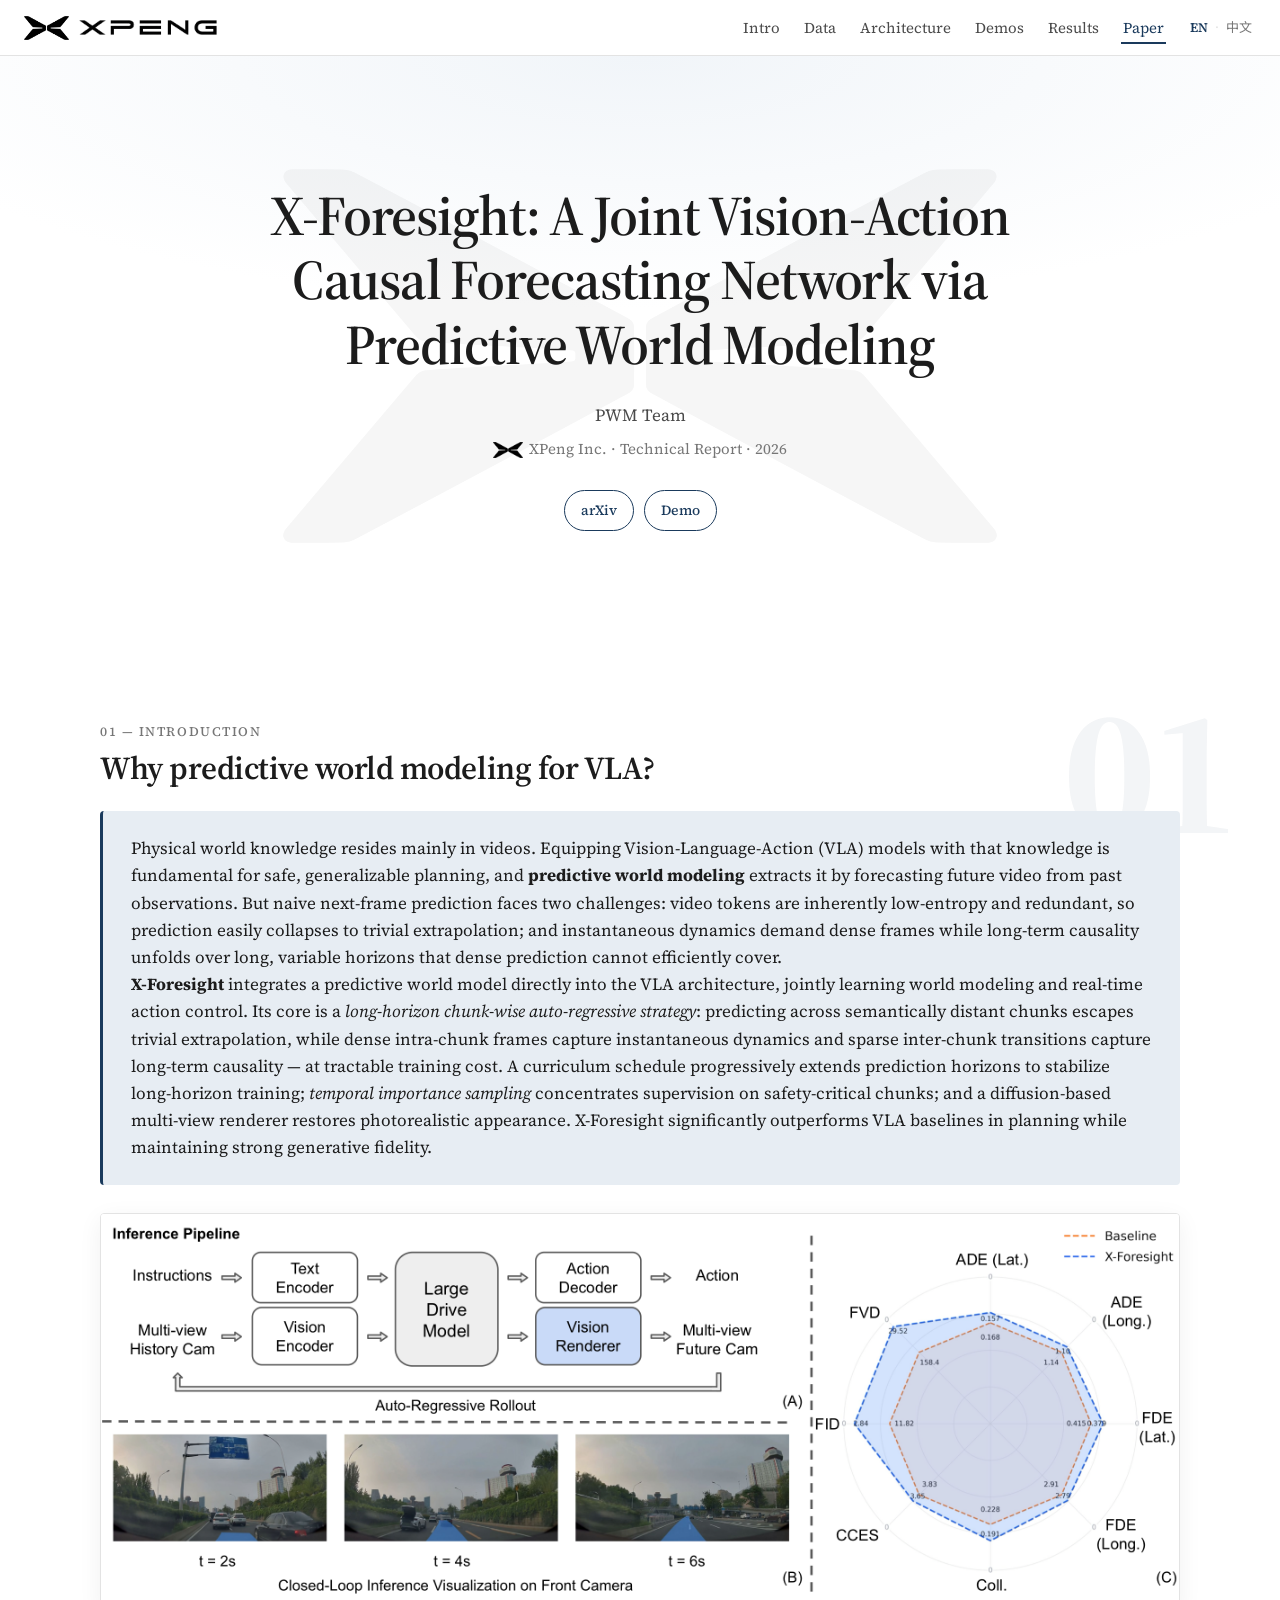
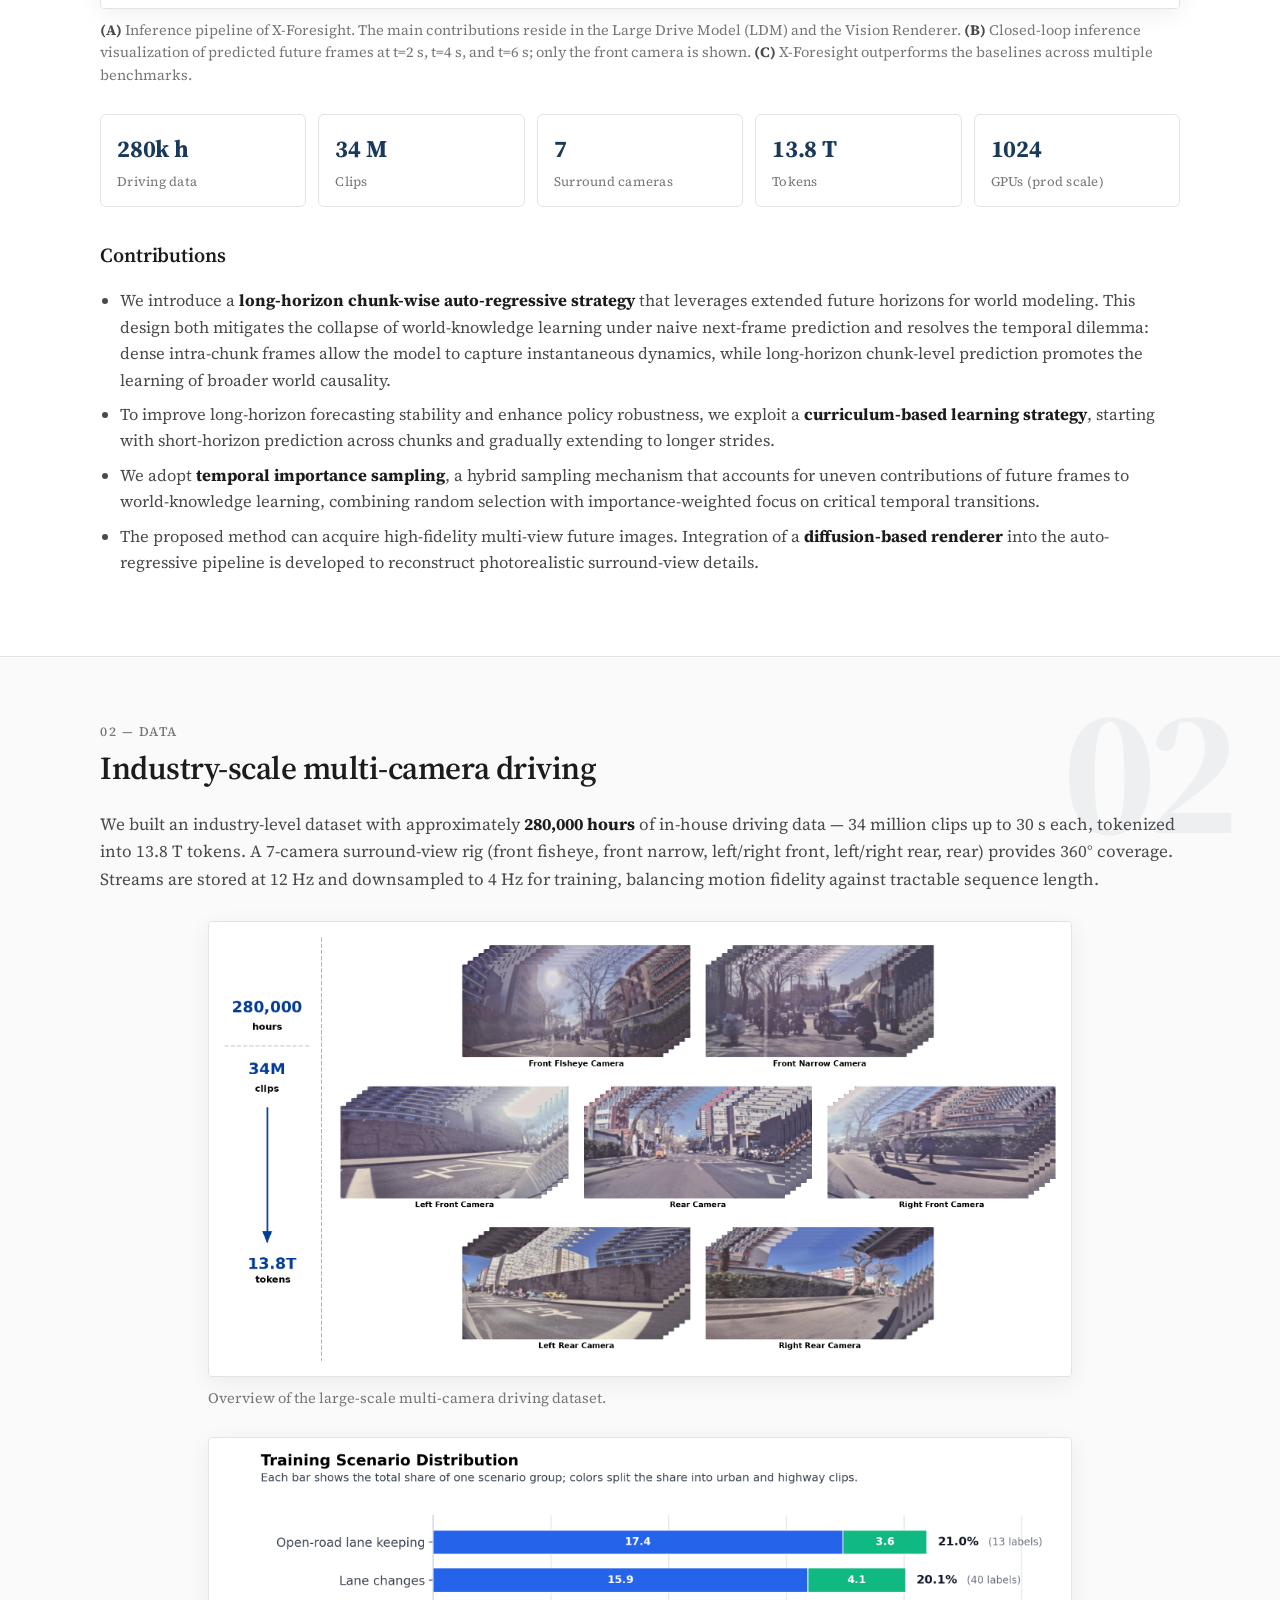
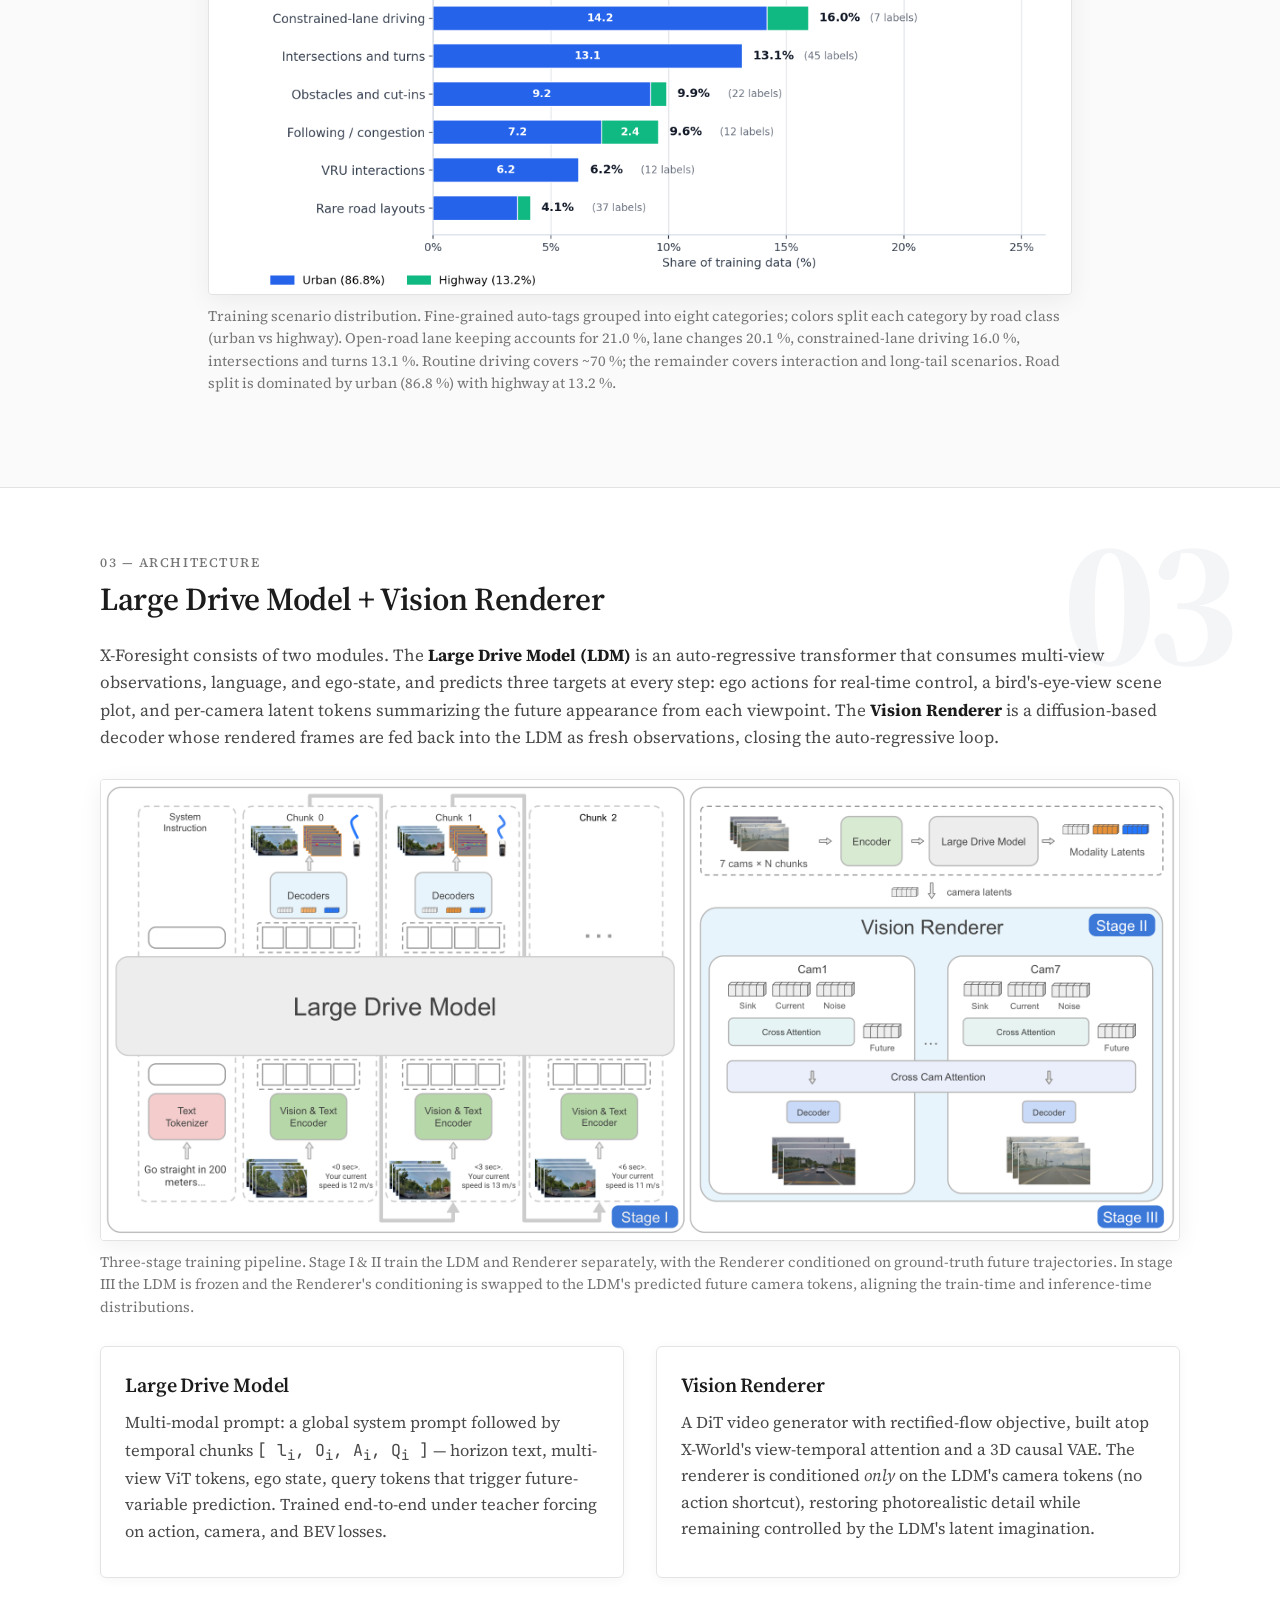
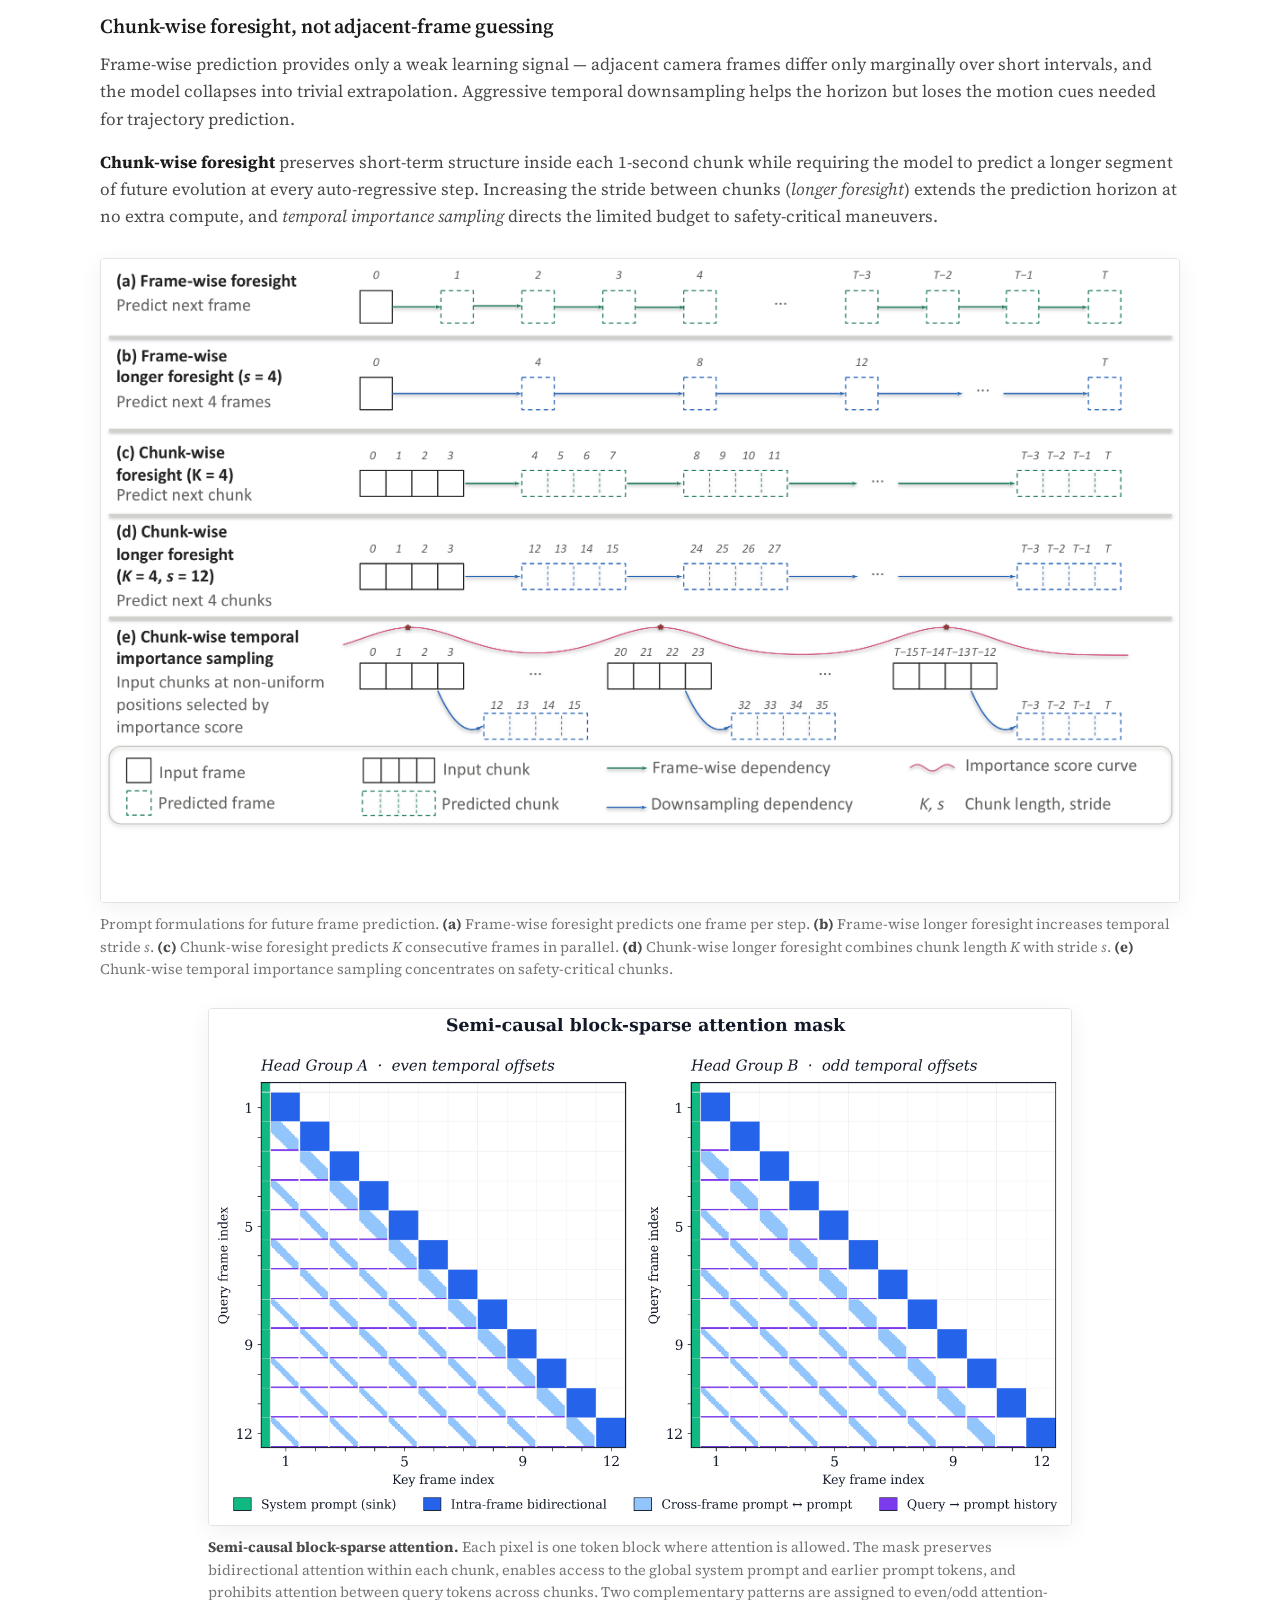
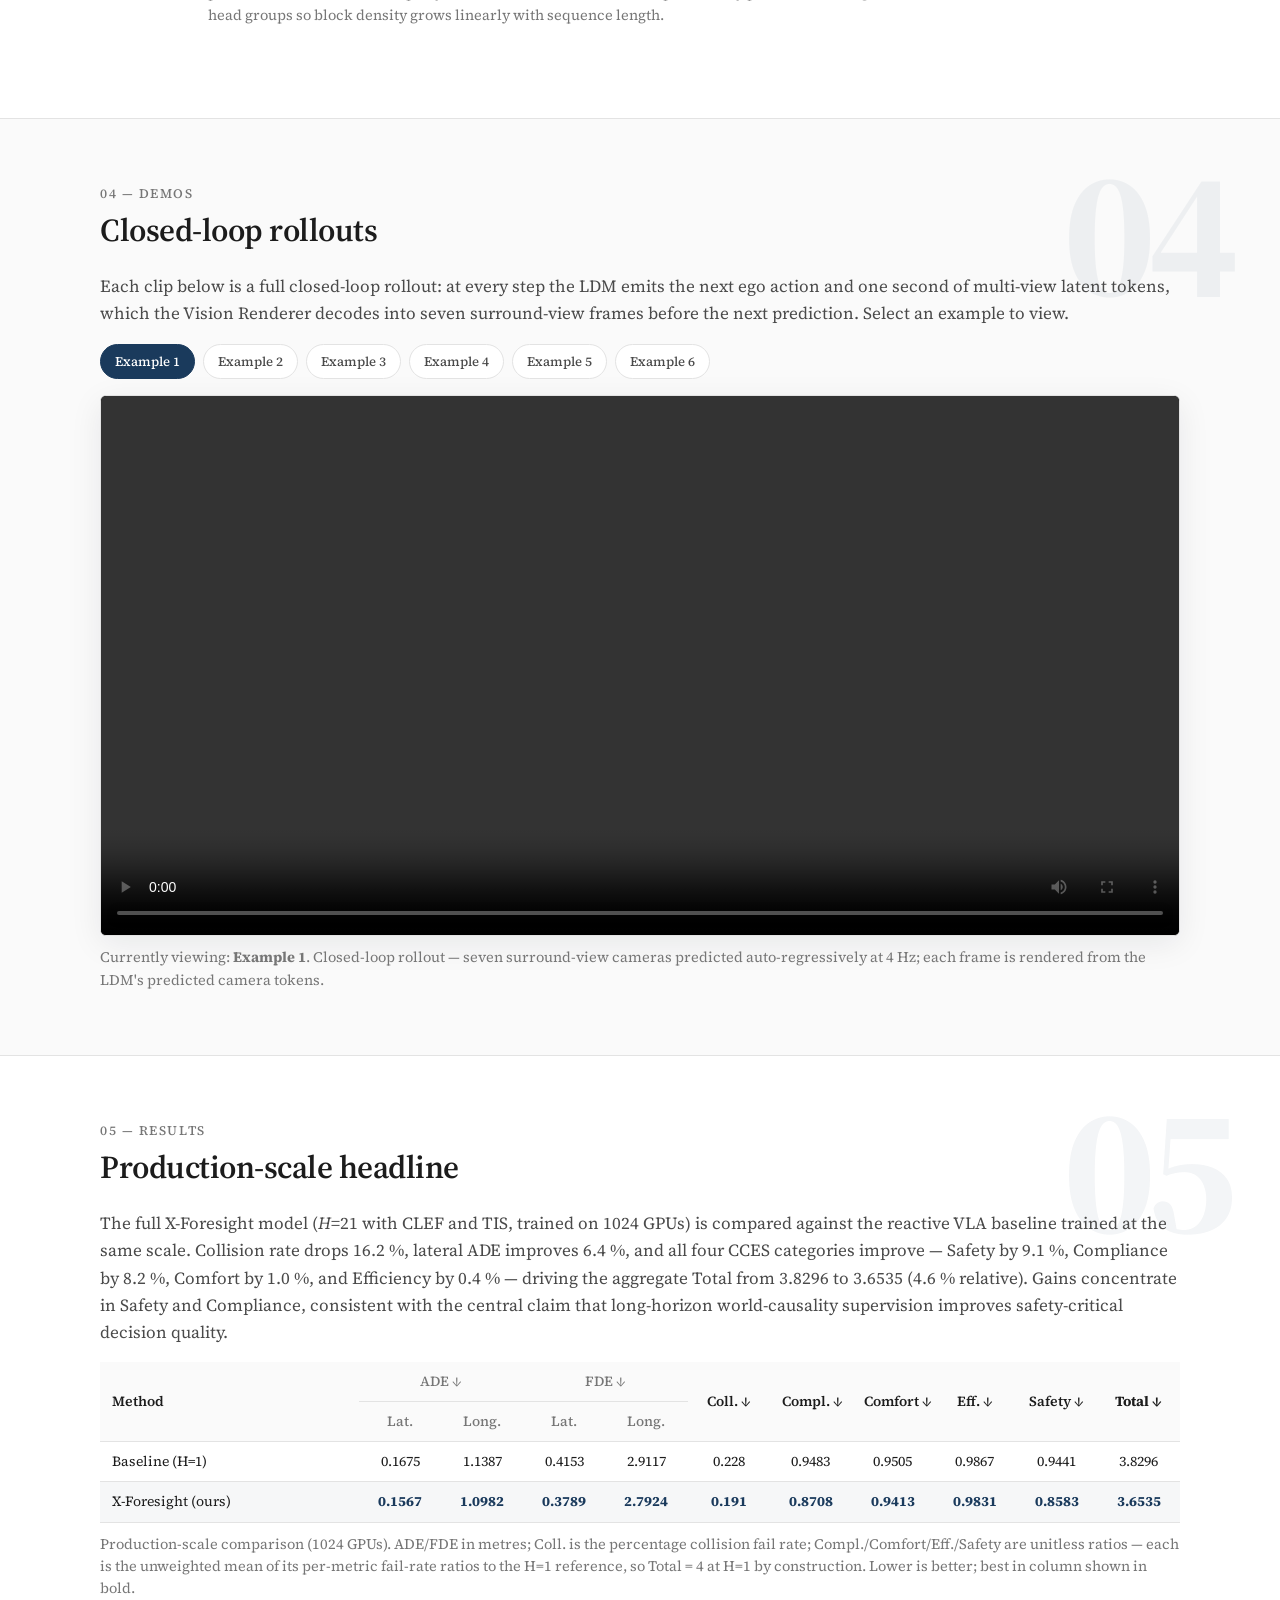
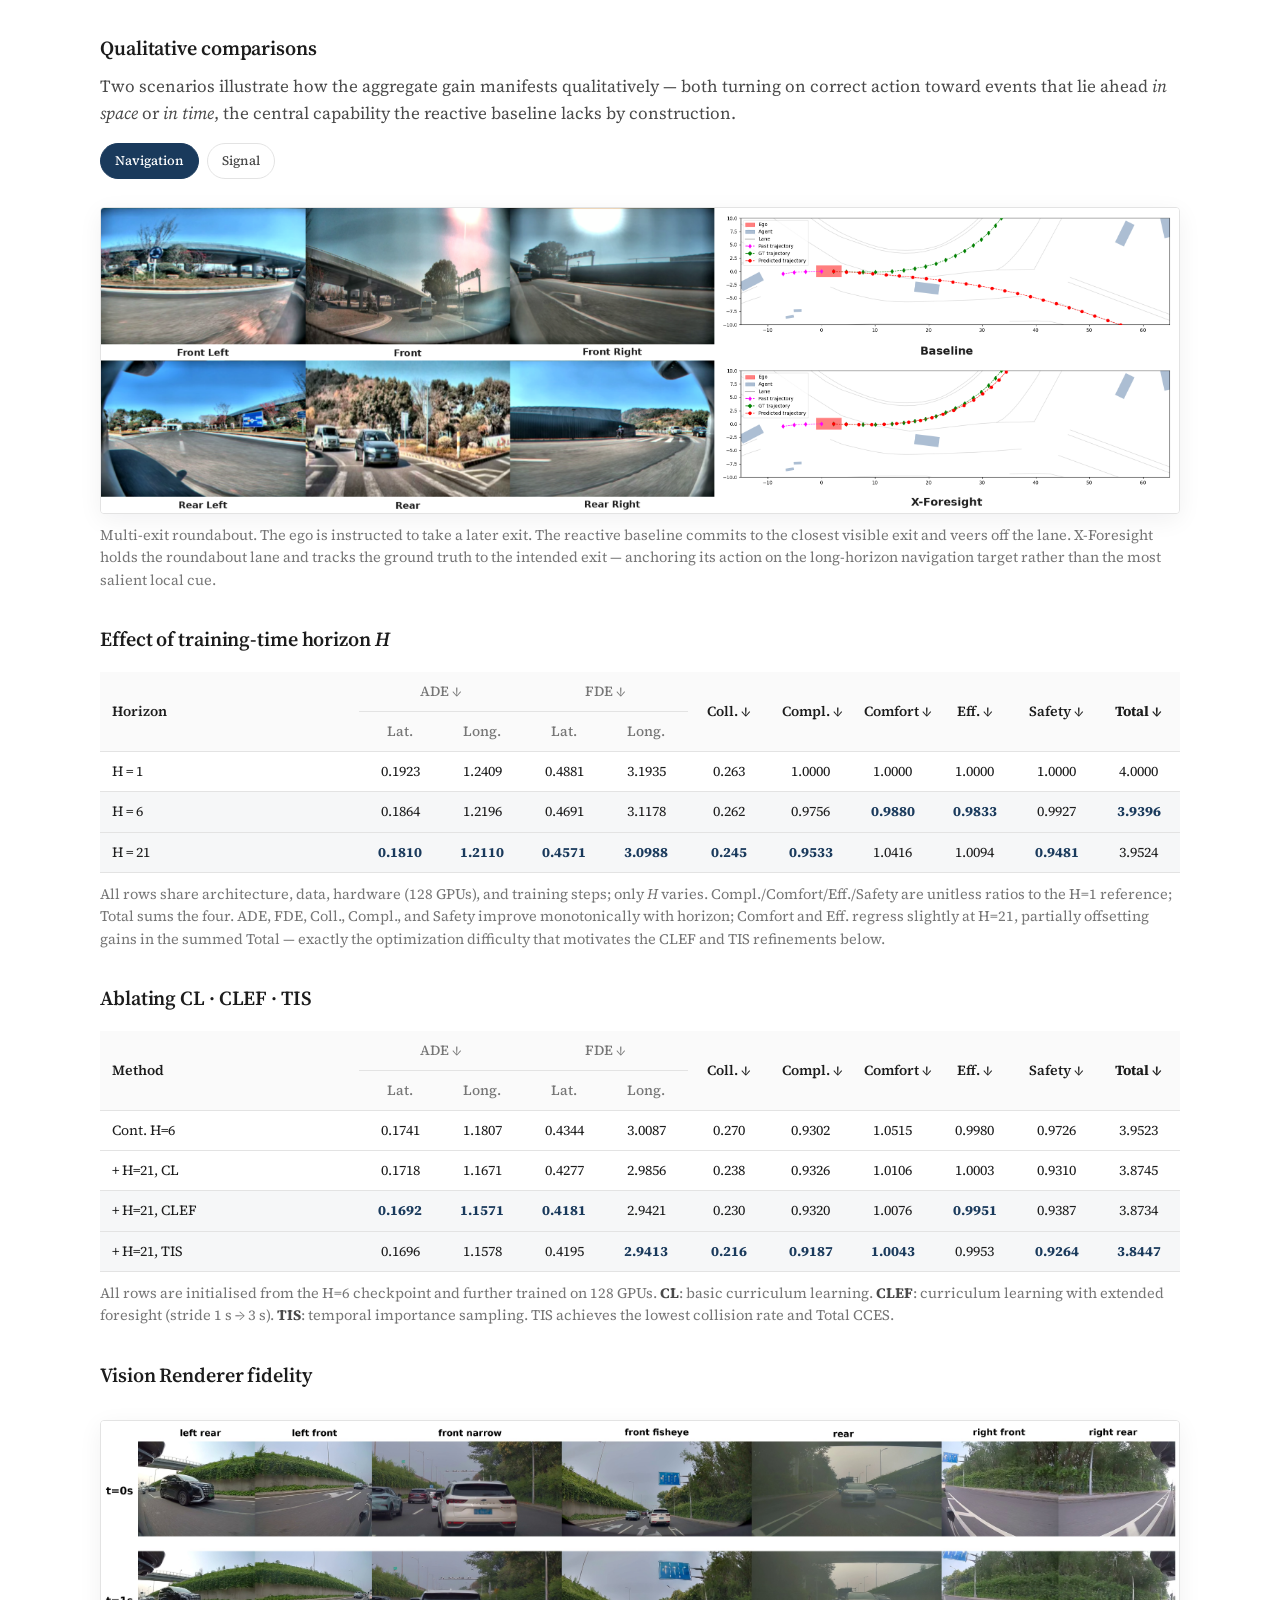
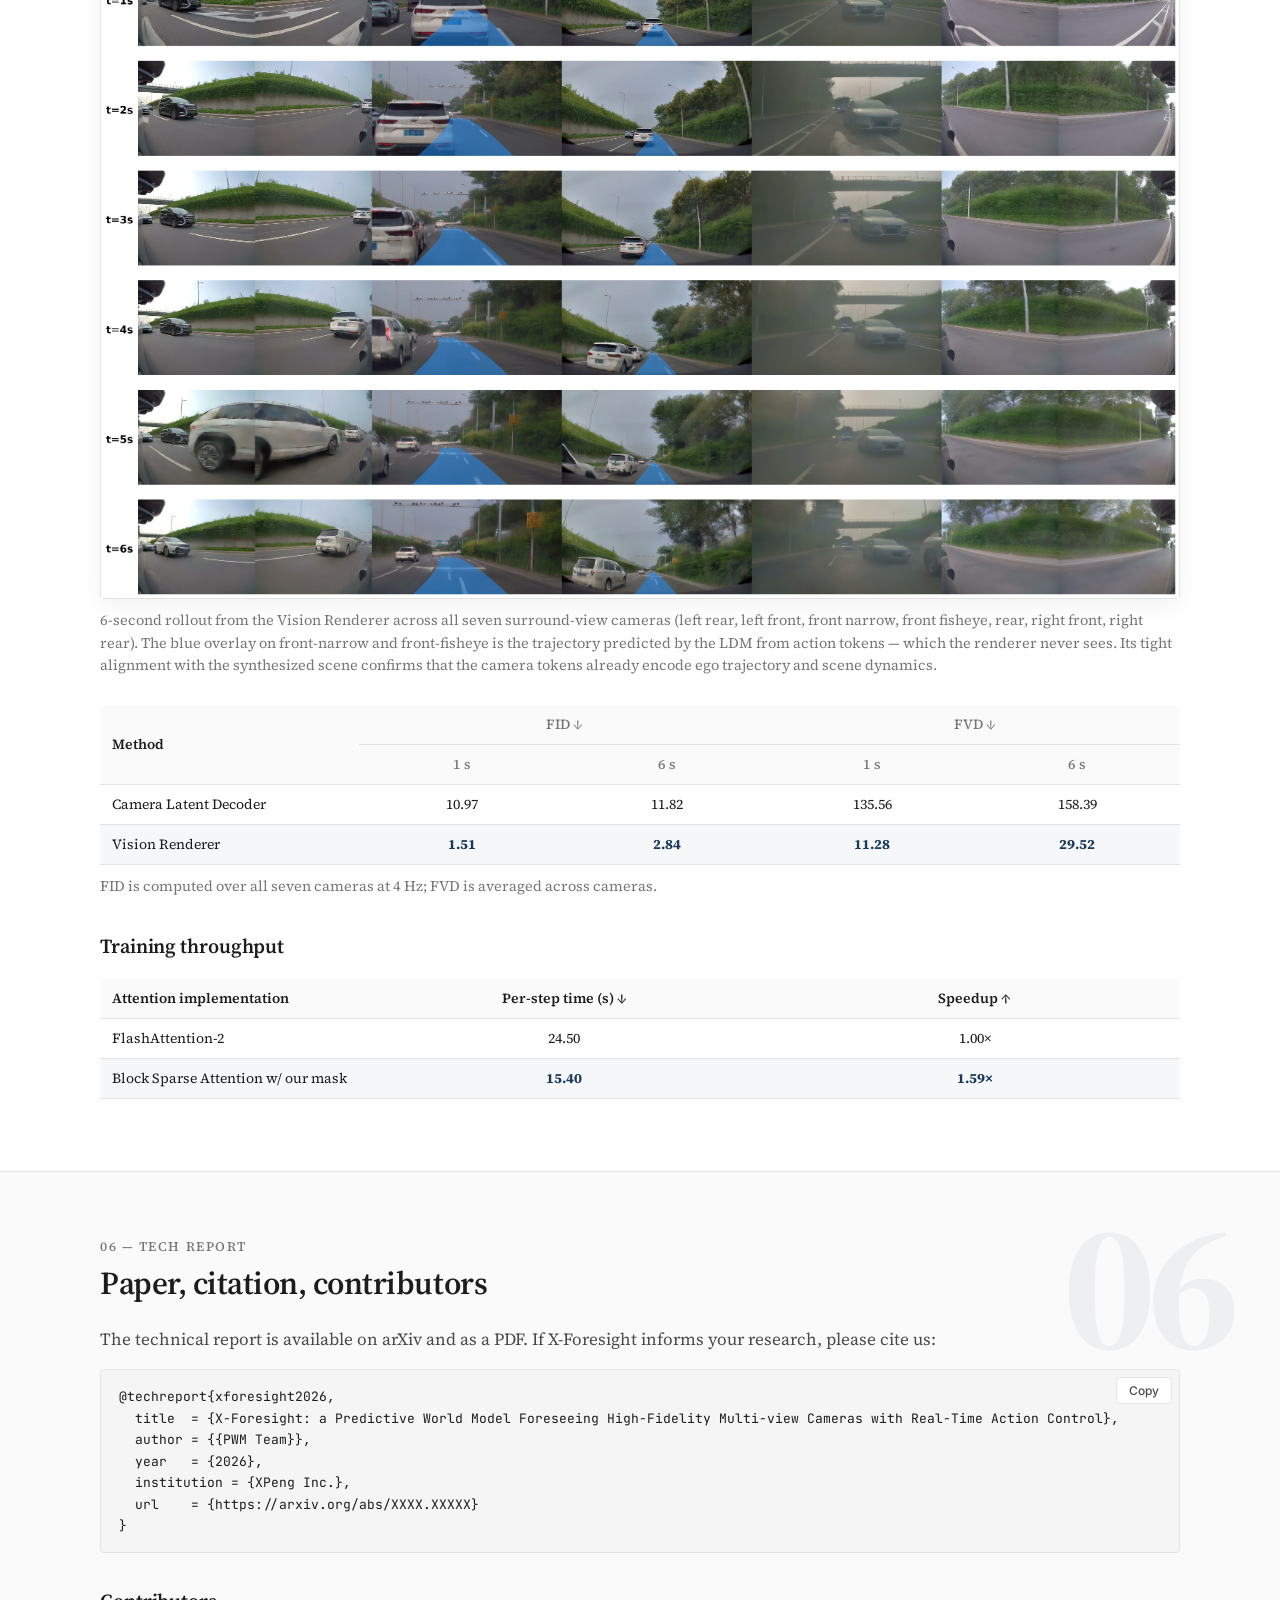
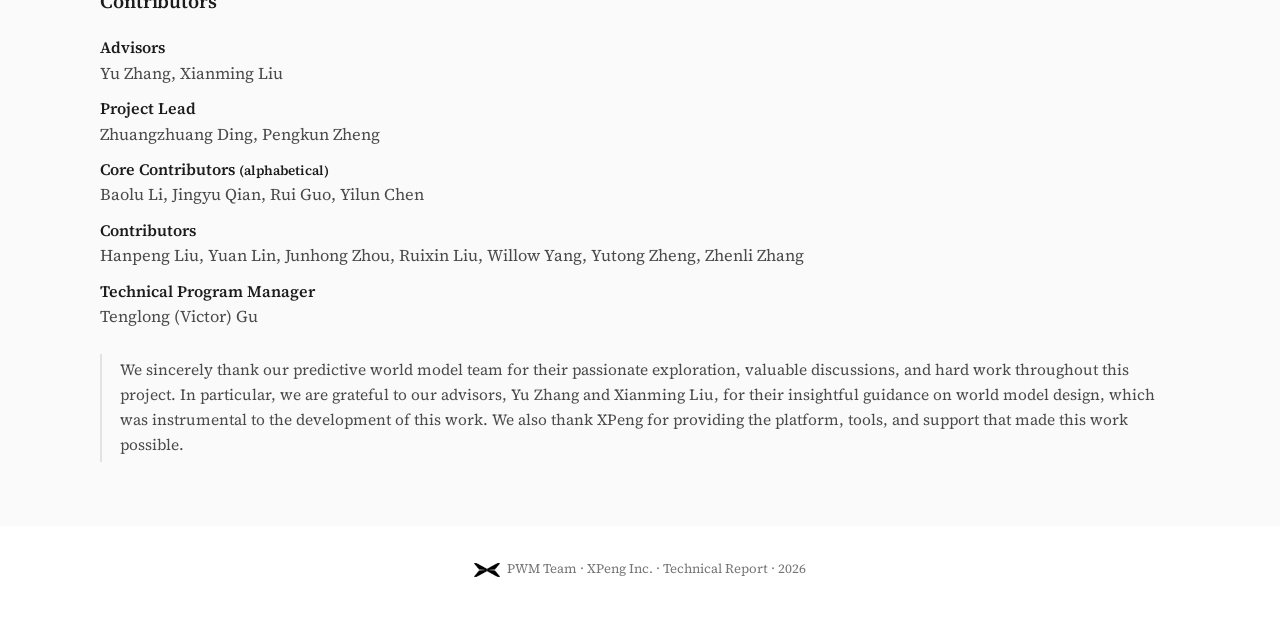
==== commit 277397fb: "Align Results section to team's latest LaTeX: switch CCES (Compl./Comfort/Eff./Safety) from raw perc" ====
--- a/en/index.html
+++ b/en/index.html
@@ -86,9 +86,11 @@
       <figure>
         <img src="../assets/img/xforesight_main.png" alt="X-Foresight overview" />
         <figcaption>
-          <strong>(A)</strong> Inference pipeline of X-Foresight.
-          <strong>(B)</strong> Closed-loop inference visualization (front camera shown).
-          <strong>(C)</strong> Model performance outperforms baseline on multiple benchmarks.
+          <strong>(A)</strong> Inference pipeline of X-Foresight. The main contributions reside in
+          the Large Drive Model (LDM) and the Vision Renderer.
+          <strong>(B)</strong> Closed-loop inference visualization of predicted future frames at
+          t=2 s, t=4 s, and t=6 s; only the front camera is shown.
+          <strong>(C)</strong> X-Foresight outperforms the baselines across multiple benchmarks.
         </figcaption>
       </figure>
 
@@ -102,10 +104,29 @@
 
       <h3>Contributions</h3>
       <ul class="bullets">
-        <li><strong>Long-horizon chunk-wise auto-regression</strong> escapes trivial frame-to-frame extrapolation while preserving dense intra-chunk dynamics — broader world causality at tractable training cost.</li>
-        <li><strong>Curriculum learning with extended foresight (CLEF)</strong> progressively widens the inter-chunk stride from 1 s to 3 s, stabilizing long-horizon prediction.</li>
-        <li><strong>Temporal importance sampling (TIS)</strong> focuses supervision on safety-critical chunks scored by peak weighted lateral/longitudinal acceleration.</li>
-        <li><strong>Diffusion-based multi-view Vision Renderer</strong> integrated into the AR loop to restore photorealistic surround-view detail.</li>
+        <li>
+          We introduce a <strong>long-horizon chunk-wise auto-regressive strategy</strong> that
+          leverages extended future horizons for world modeling. This design both mitigates the
+          collapse of world-knowledge learning under naive next-frame prediction and resolves the
+          temporal dilemma: dense intra-chunk frames allow the model to capture instantaneous
+          dynamics, while long-horizon chunk-level prediction promotes the learning of broader
+          world causality.
+        </li>
+        <li>
+          To improve long-horizon forecasting stability and enhance policy robustness, we exploit a
+          <strong>curriculum-based learning strategy</strong>, starting with short-horizon prediction
+          across chunks and gradually extending to longer strides.
+        </li>
+        <li>
+          We adopt <strong>temporal importance sampling</strong>, a hybrid sampling mechanism that
+          accounts for uneven contributions of future frames to world-knowledge learning, combining
+          random selection with importance-weighted focus on critical temporal transitions.
+        </li>
+        <li>
+          The proposed method can acquire high-fidelity multi-view future images. Integration of a
+          <strong>diffusion-based renderer</strong> into the auto-regressive pipeline is developed
+          to reconstruct photorealistic surround-view details.
+        </li>
       </ul>
     </div>
   </section>
@@ -276,9 +297,11 @@
         <p>
           The full X-Foresight model (<em>H</em>=21 with CLEF and TIS, trained on 1024 GPUs) is
           compared against the reactive VLA baseline trained at the same scale. Collision rate
-          drops 16 %, lateral ADE improves 6.4 %, and the aggregate CCES Total improves with
-          gains concentrated in Safety and Compliance — exactly the predictive-control
-          hypothesis that world-knowledge-driven foresight yields better safety-critical decisions.
+          drops 16.2 %, lateral ADE improves 6.4 %, and all four CCES categories improve —
+          Safety by 9.1 %, Compliance by 8.2 %, Comfort by 1.0 %, and Efficiency by 0.4 % —
+          driving the aggregate Total from 3.8296 to 3.6535 (4.6 % relative). Gains concentrate
+          in Safety and Compliance, consistent with the central claim that long-horizon
+          world-causality supervision improves safety-critical decision quality.
         </p>
       </div>
 
@@ -302,14 +325,16 @@
             </tr>
           </thead>
           <tbody>
-            <tr><td>Baseline (H=1)</td><td>0.1675</td><td>1.1387</td><td>0.4153</td><td>2.9117</td><td>0.228</td><td>1.5413</td><td>5.1267</td><td>4.1090</td><td>0.6023</td><td>3.8319</td></tr>
-            <tr><td>X-Foresight (ours)</td><td class="best">0.1567</td><td class="best">1.0982</td><td class="best">0.3789</td><td class="best">2.7924</td><td class="best">0.191</td><td class="best">1.3747</td><td>5.4912</td><td>4.2050</td><td class="best">0.5718</td><td class="best">3.7778</td></tr>
+            <tr><td>Baseline (H=1)</td><td>0.1675</td><td>1.1387</td><td>0.4153</td><td>2.9117</td><td>0.228</td><td>0.9483</td><td>0.9505</td><td>0.9867</td><td>0.9441</td><td>3.8296</td></tr>
+            <tr><td>X-Foresight (ours)</td><td class="best">0.1567</td><td class="best">1.0982</td><td class="best">0.3789</td><td class="best">2.7924</td><td class="best">0.191</td><td class="best">0.8708</td><td class="best">0.9413</td><td class="best">0.9831</td><td class="best">0.8583</td><td class="best">3.6535</td></tr>
           </tbody>
         </table>
       </div>
       <figcaption>
-        Production-scale comparison (1024 GPUs). ADE/FDE in metres; Coll./Compl./Comfort/Eff./Safety
-        are percentage fail rates. Lower is better. Best in column shown in bold.
+        Production-scale comparison (1024 GPUs). ADE/FDE in metres; Coll. is the percentage
+        collision fail rate; Compl./Comfort/Eff./Safety are unitless ratios — each is the
+        unweighted mean of its per-metric fail-rate ratios to the H=1 reference, so Total = 4
+        at H=1 by construction. Lower is better; best in column shown in bold.
       </figcaption>
 
       <h3>Qualitative comparisons</h3>
@@ -365,13 +390,19 @@
             </tr>
           </thead>
           <tbody>
-            <tr><td>H = 1</td><td>0.1923</td><td>1.2409</td><td>0.4881</td><td>3.1935</td><td>0.263</td><td>1.6000</td><td>5.1475</td><td>4.1085</td><td>0.6903</td><td>4.0000</td></tr>
-            <tr><td>H = 6</td><td>0.1864</td><td>1.2196</td><td>0.4691</td><td>3.1178</td><td>0.262</td><td>1.5613</td><td>5.1132</td><td>4.1175</td><td>0.6690</td><td>3.9405</td></tr>
-            <tr><td>H = 21</td><td class="best">0.1810</td><td class="best">1.2110</td><td class="best">0.4571</td><td class="best">3.0988</td><td class="best">0.245</td><td class="best">1.5090</td><td class="best">5.0337</td><td class="best">4.1060</td><td class="best">0.6505</td><td class="best">3.8627</td></tr>
+            <tr><td>H = 1</td><td>0.1923</td><td>1.2409</td><td>0.4881</td><td>3.1935</td><td>0.263</td><td>1.0000</td><td>1.0000</td><td>1.0000</td><td>1.0000</td><td>4.0000</td></tr>
+            <tr><td>H = 6</td><td>0.1864</td><td>1.2196</td><td>0.4691</td><td>3.1178</td><td>0.262</td><td>0.9756</td><td class="best">0.9880</td><td class="best">0.9833</td><td>0.9927</td><td class="best">3.9396</td></tr>
+            <tr><td>H = 21</td><td class="best">0.1810</td><td class="best">1.2110</td><td class="best">0.4571</td><td class="best">3.0988</td><td class="best">0.245</td><td class="best">0.9533</td><td>1.0416</td><td>1.0094</td><td class="best">0.9481</td><td>3.9524</td></tr>
           </tbody>
         </table>
       </div>
-      <figcaption>All rows share architecture, data, hardware (128 GPUs), and training steps; only <em>H</em> varies. Each metric improves monotonically with horizon.</figcaption>
+      <figcaption>
+        All rows share architecture, data, hardware (128 GPUs), and training steps; only <em>H</em>
+        varies. Compl./Comfort/Eff./Safety are unitless ratios to the H=1 reference; Total sums the
+        four. ADE, FDE, Coll., Compl., and Safety improve monotonically with horizon; Comfort and
+        Eff. regress slightly at H=21, partially offsetting gains in the summed Total — exactly the
+        optimization difficulty that motivates the CLEF and TIS refinements below.
+      </figcaption>
 
       <h3>Ablating CL · CLEF · TIS</h3>
       <div class="tablewrap">
@@ -394,10 +425,10 @@
             </tr>
           </thead>
           <tbody>
-            <tr><td>Cont. H=6</td><td>0.1741</td><td>1.1807</td><td>0.4344</td><td>3.0087</td><td>0.270</td><td>1.4833</td><td>5.1160</td><td>4.1795</td><td>0.6430</td><td>3.8697</td></tr>
-            <tr><td>+ H=21, CL</td><td>0.1718</td><td>1.1671</td><td>0.4277</td><td>2.9856</td><td>0.238</td><td>1.4890</td><td>5.1883</td><td>4.1530</td><td>0.6270</td><td>3.8576</td></tr>
-            <tr><td>+ H=21, CLEF</td><td class="best">0.1692</td><td class="best">1.1571</td><td class="best">0.4181</td><td>2.9421</td><td>0.230</td><td>1.4930</td><td>5.1990</td><td class="best">4.1360</td><td>0.6135</td><td>3.8385</td></tr>
-            <tr><td>+ H=21, TIS</td><td>0.1696</td><td>1.1578</td><td>0.4195</td><td class="best">2.9413</td><td class="best">0.216</td><td class="best">1.4760</td><td class="best">5.1523</td><td>4.1455</td><td class="best">0.6082</td><td class="best">3.8134</td></tr>
+            <tr><td>Cont. H=6</td><td>0.1741</td><td>1.1807</td><td>0.4344</td><td>3.0087</td><td>0.270</td><td>0.9302</td><td>1.0515</td><td>0.9980</td><td>0.9726</td><td>3.9523</td></tr>
+            <tr><td>+ H=21, CL</td><td>0.1718</td><td>1.1671</td><td>0.4277</td><td>2.9856</td><td>0.238</td><td>0.9326</td><td>1.0106</td><td>1.0003</td><td>0.9310</td><td>3.8745</td></tr>
+            <tr><td>+ H=21, CLEF</td><td class="best">0.1692</td><td class="best">1.1571</td><td class="best">0.4181</td><td>2.9421</td><td>0.230</td><td>0.9320</td><td>1.0076</td><td class="best">0.9951</td><td>0.9387</td><td>3.8734</td></tr>
+            <tr><td>+ H=21, TIS</td><td>0.1696</td><td>1.1578</td><td>0.4195</td><td class="best">2.9413</td><td class="best">0.216</td><td class="best">0.9187</td><td class="best">1.0043</td><td>0.9953</td><td class="best">0.9264</td><td class="best">3.8447</td></tr>
           </tbody>
         </table>
       </div>
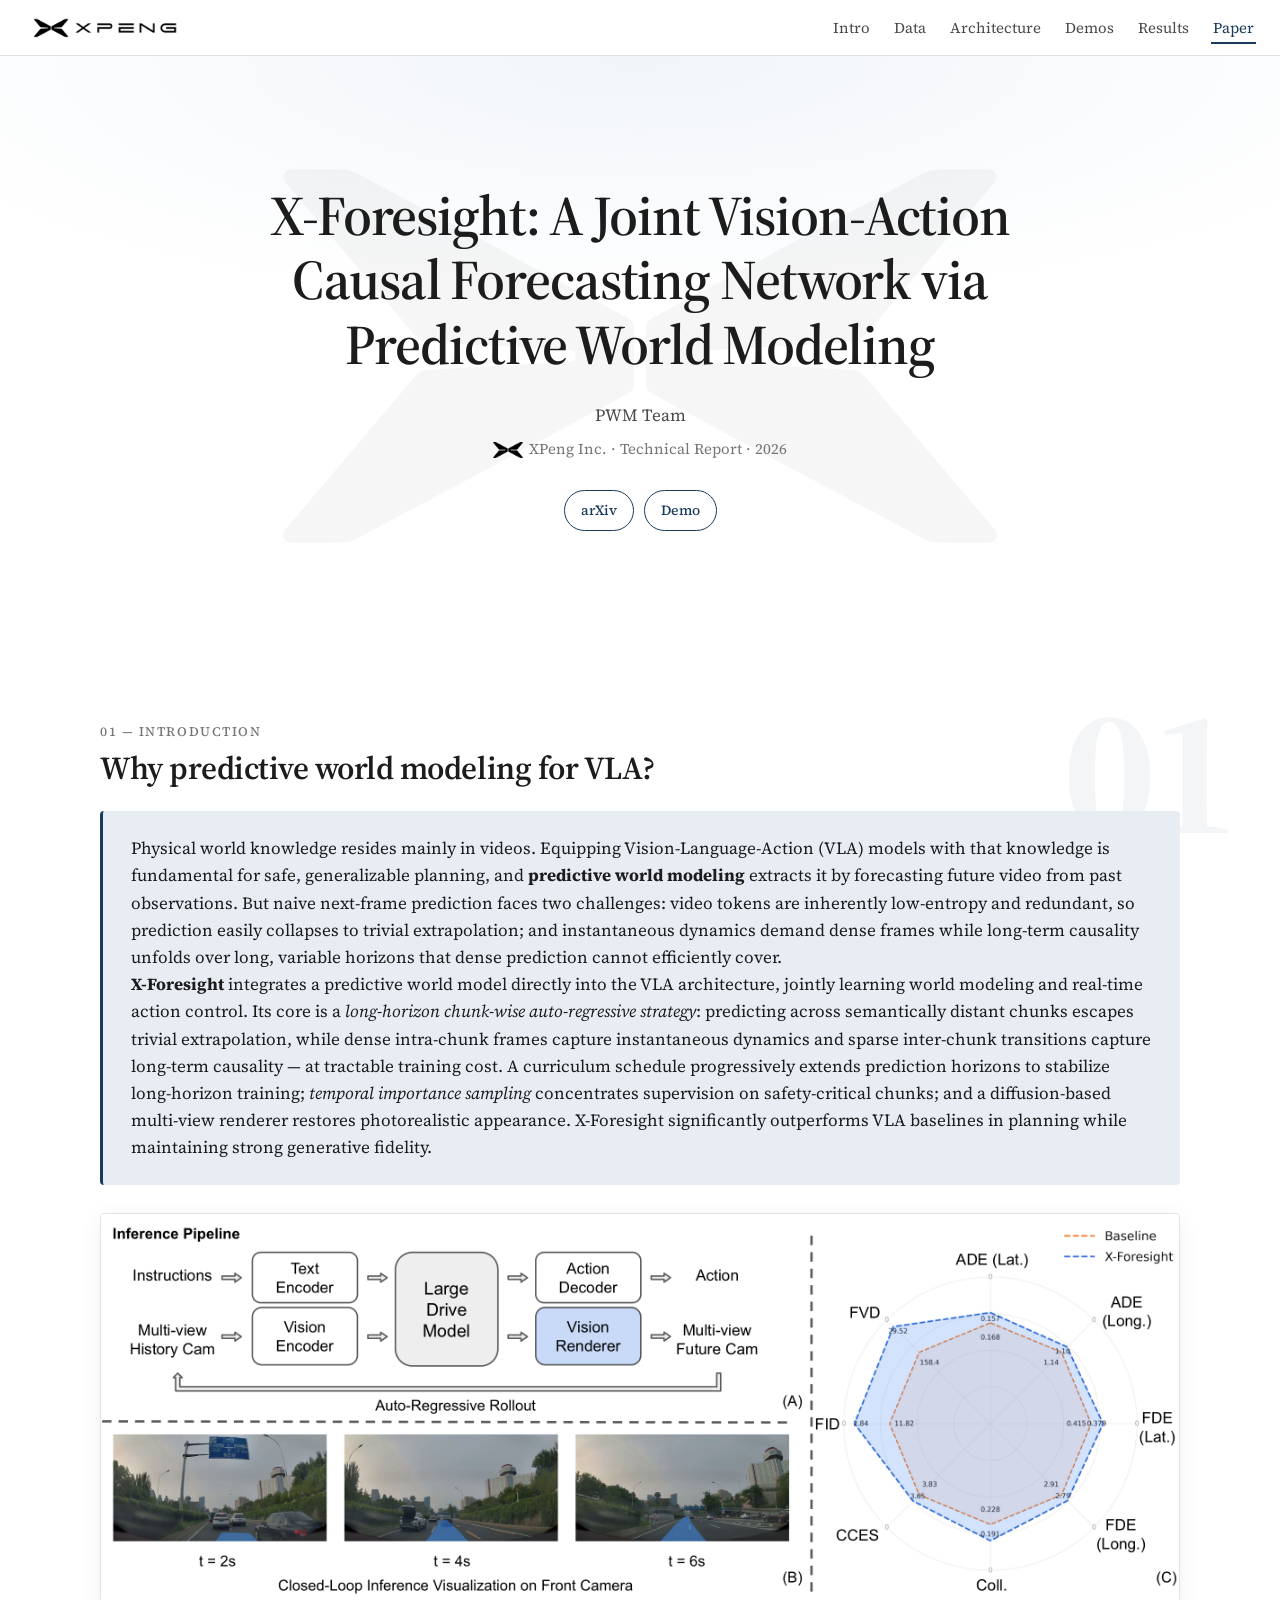
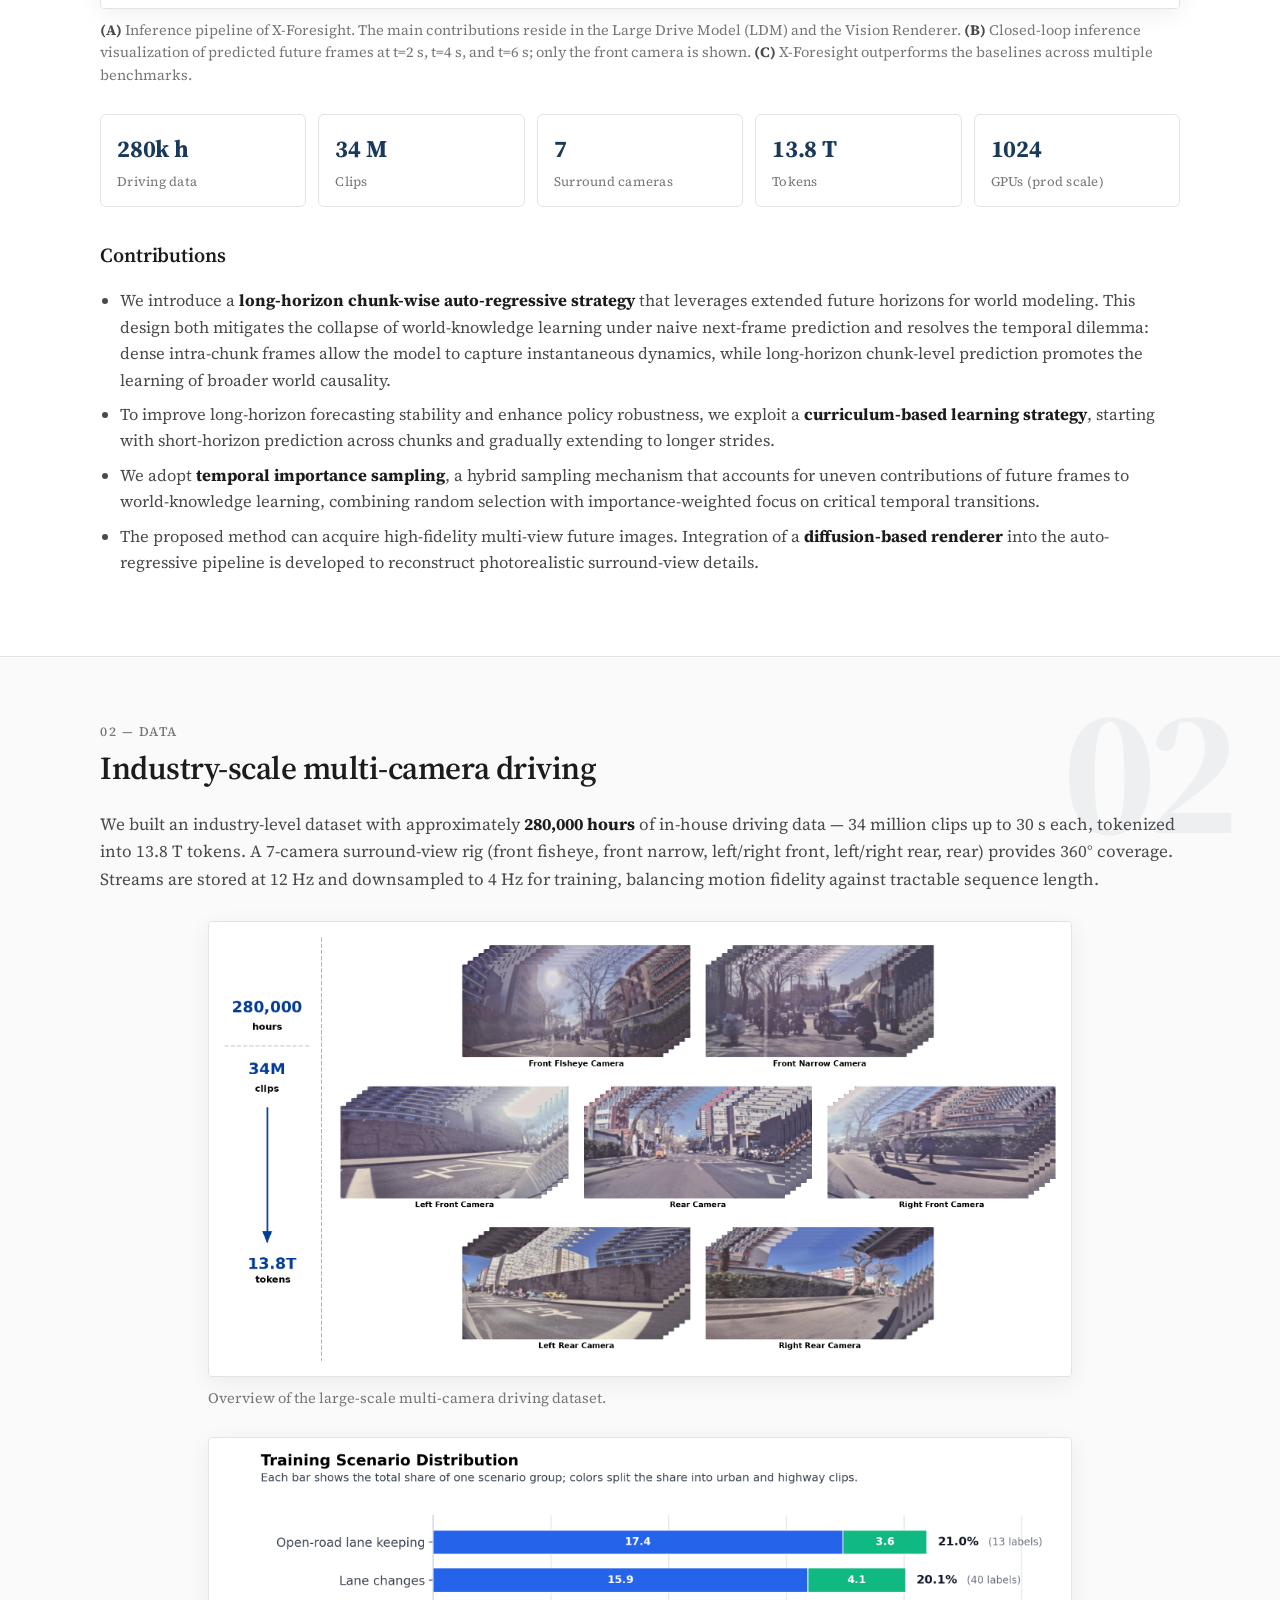
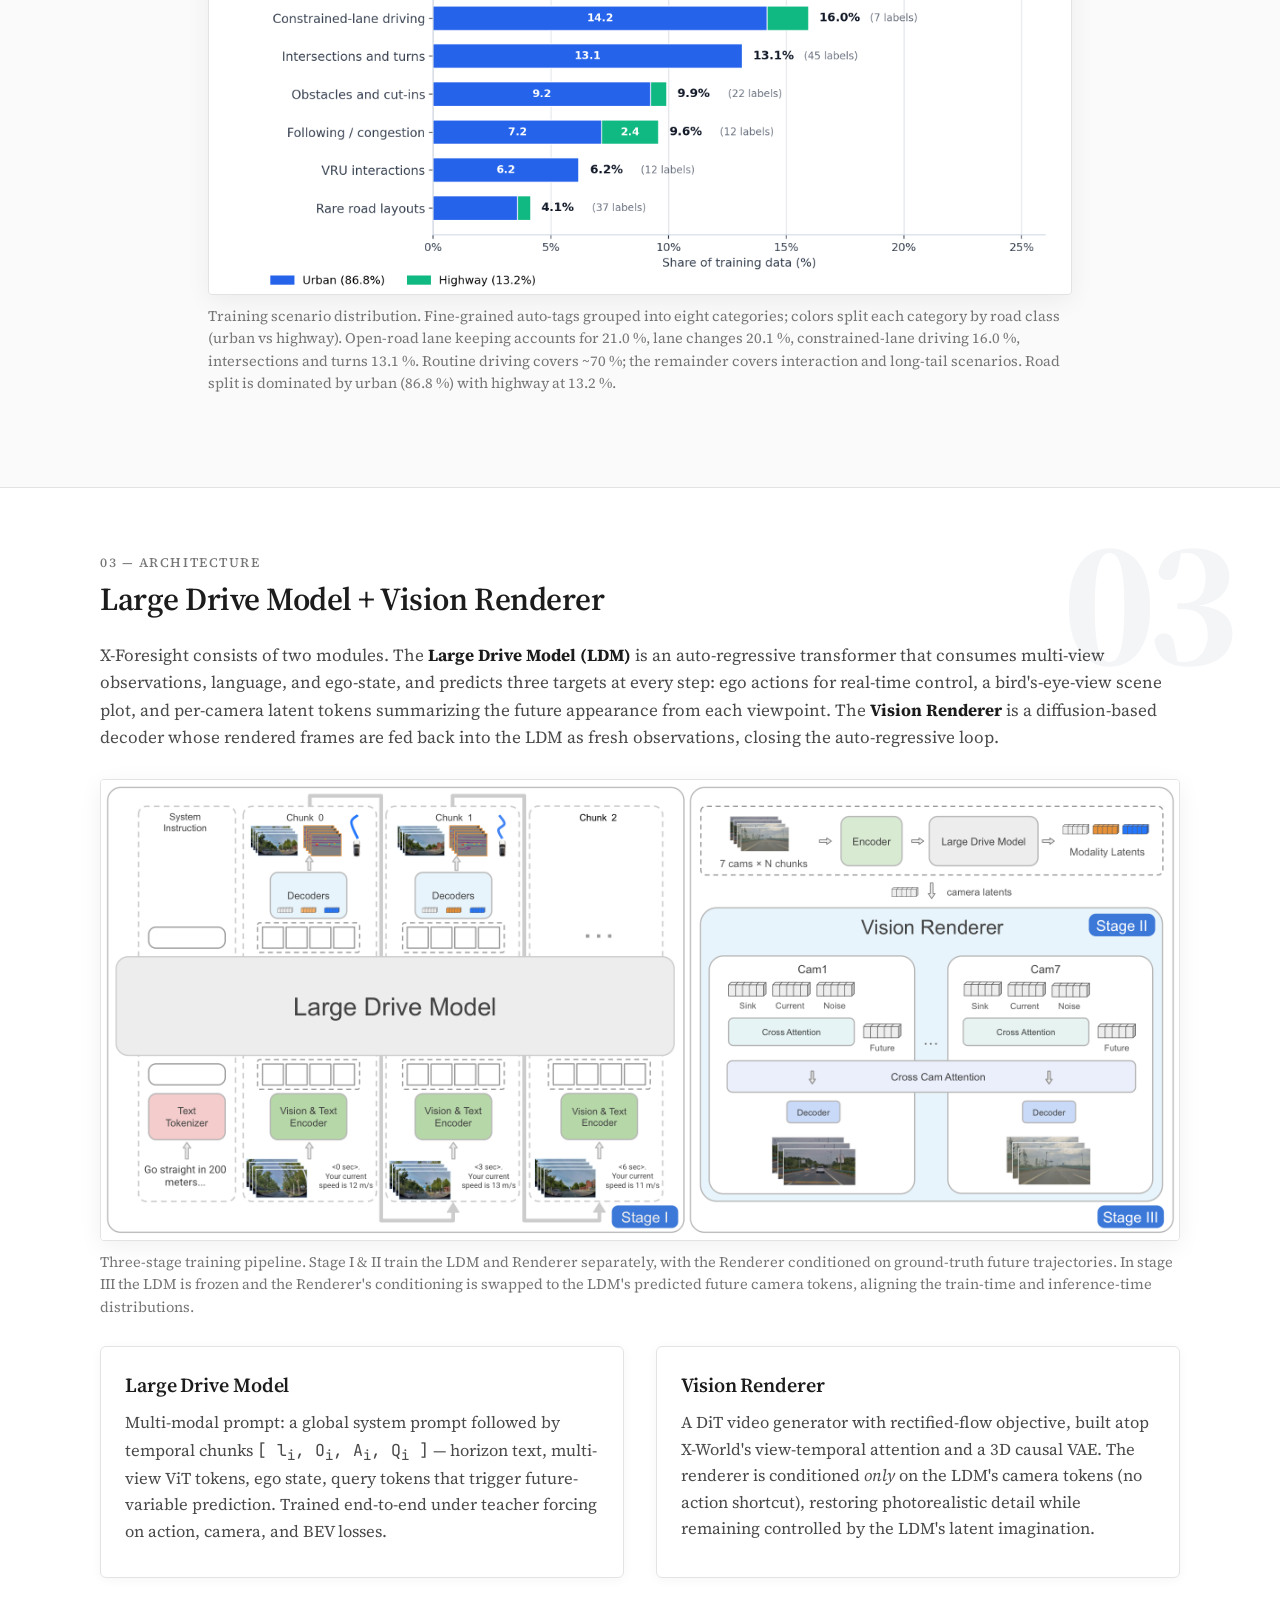
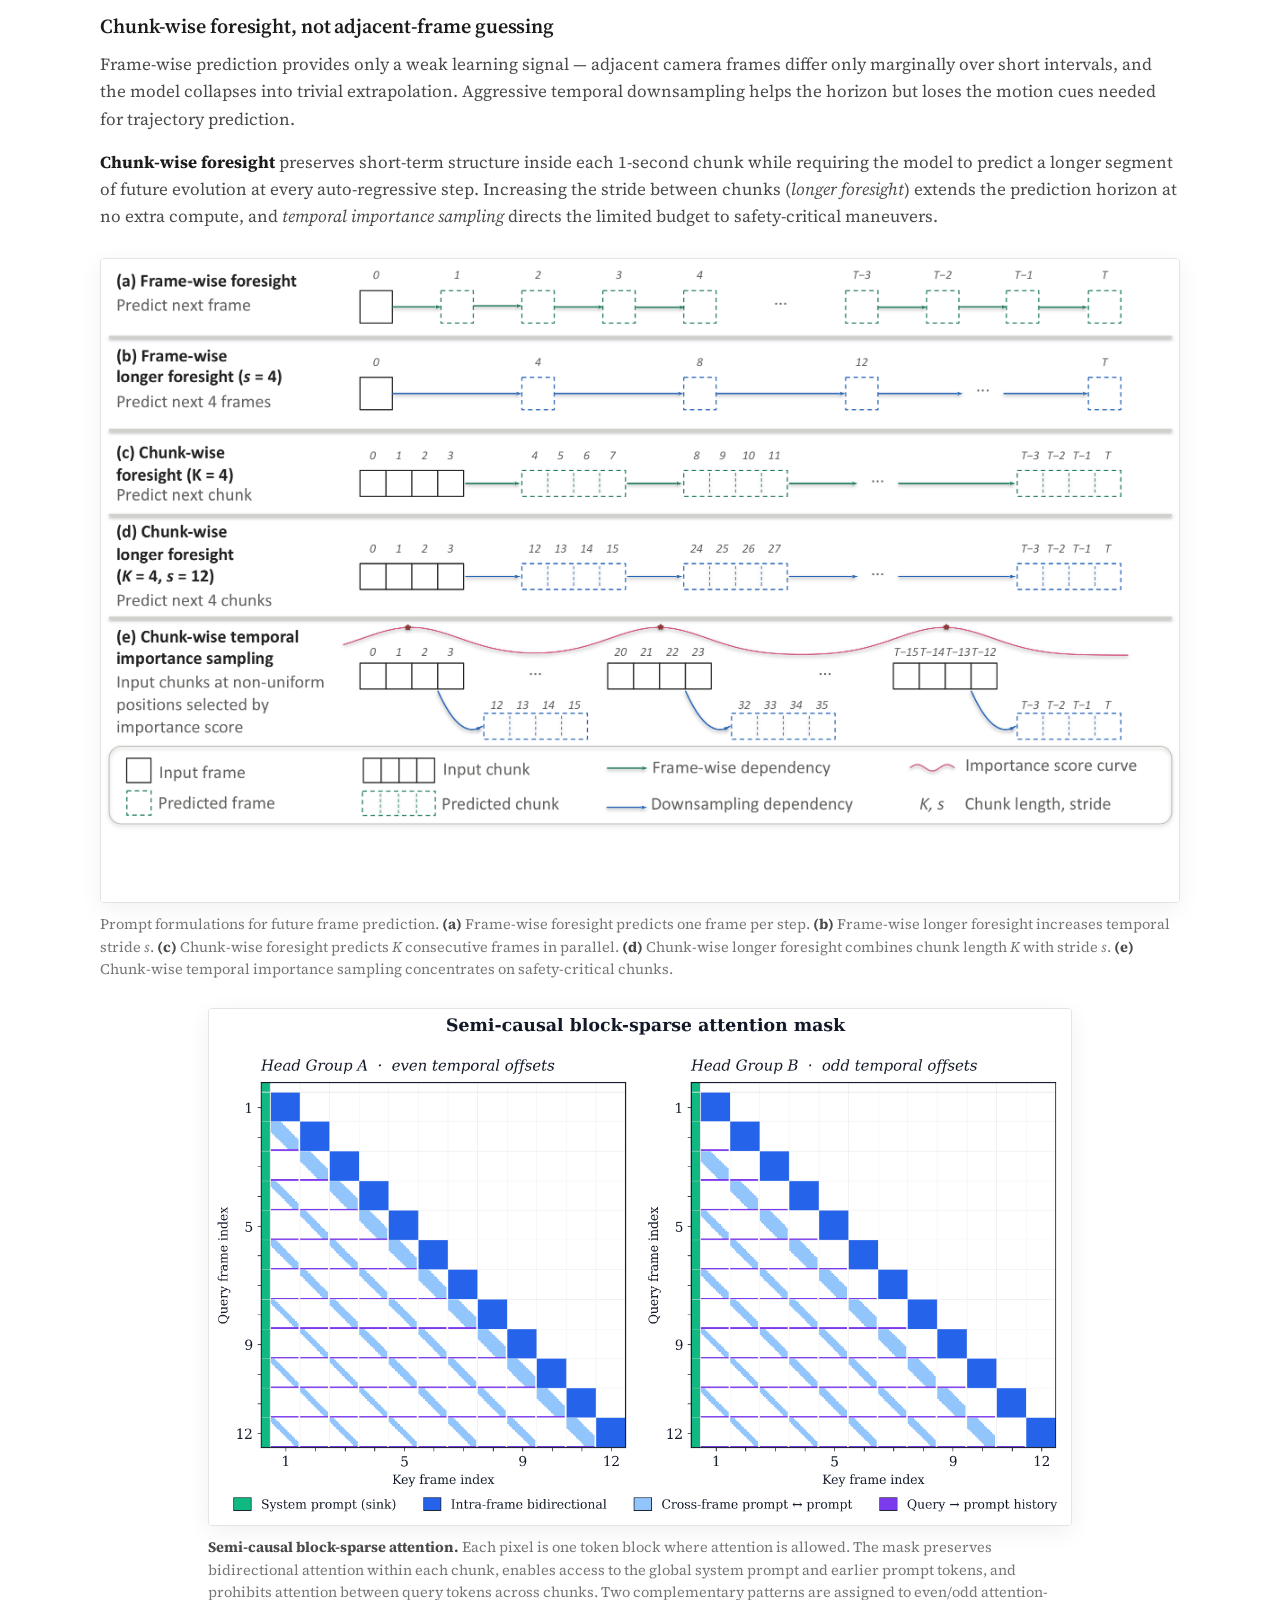
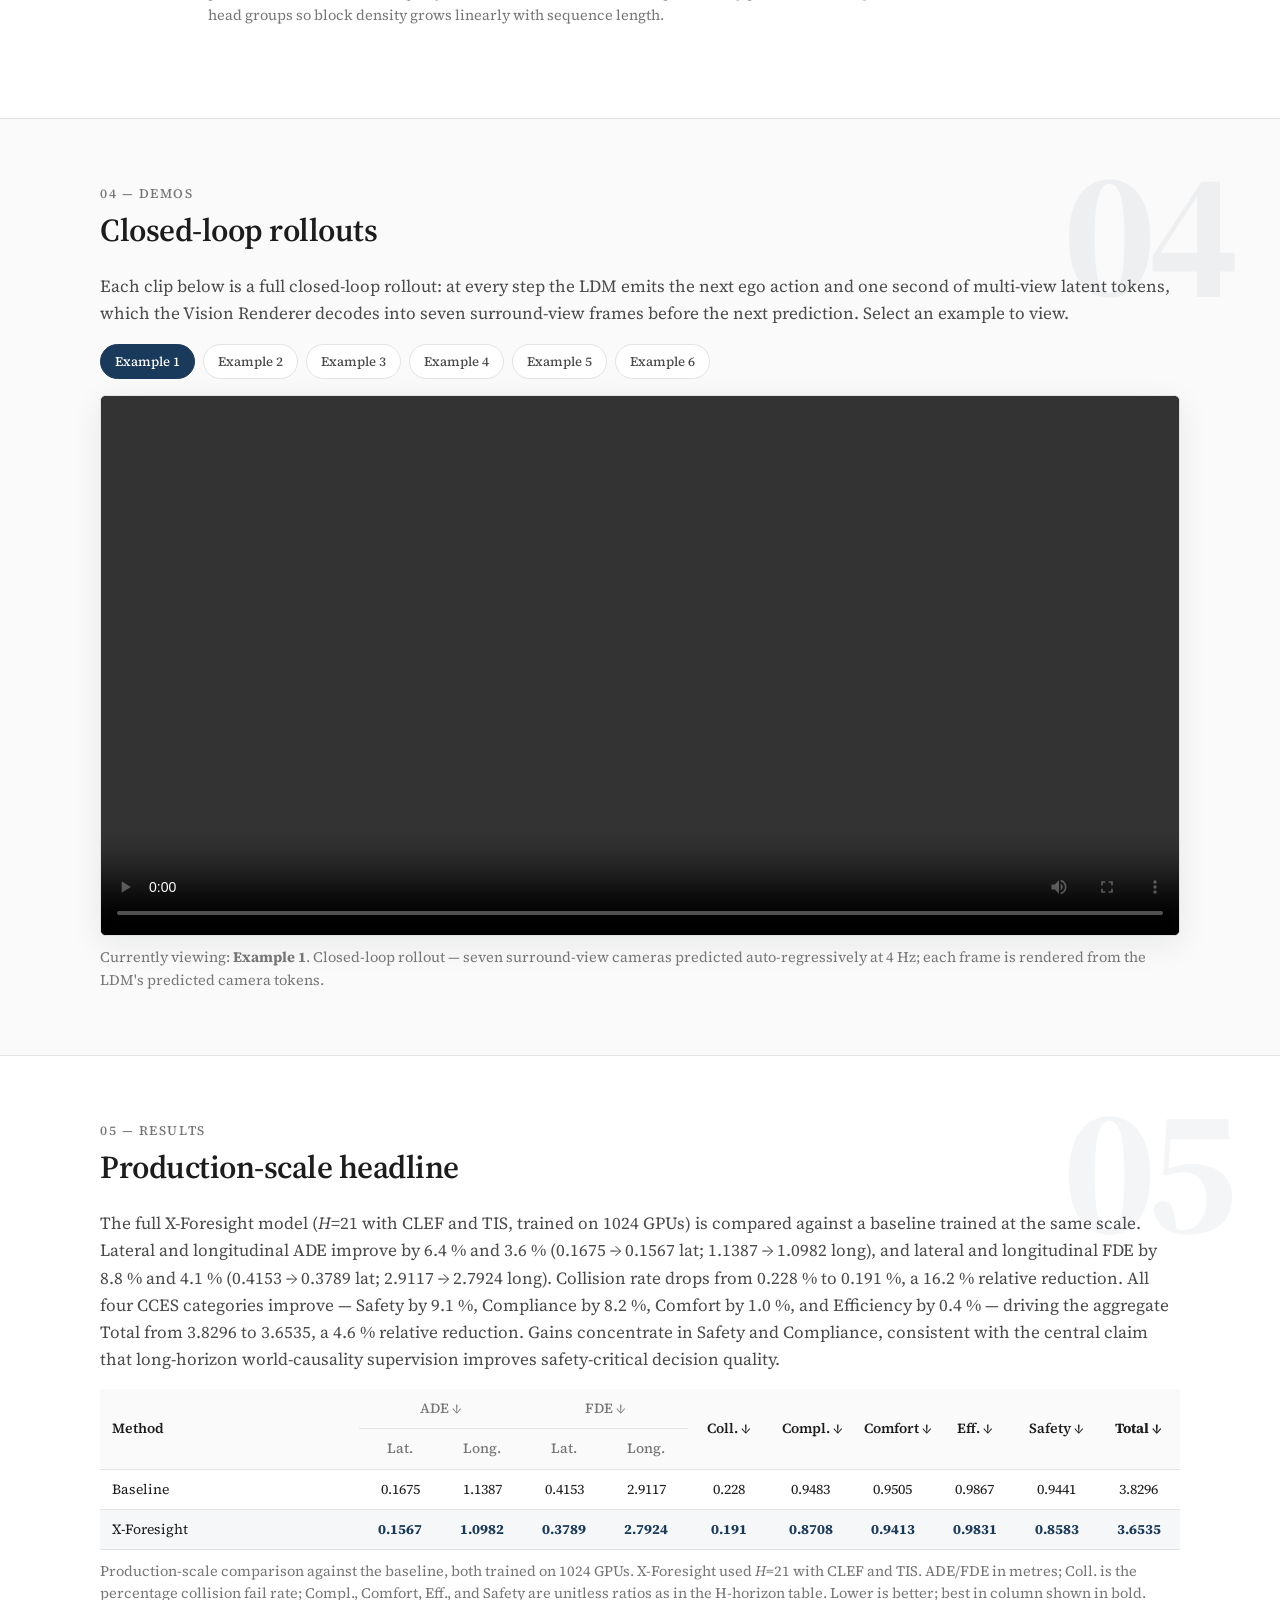
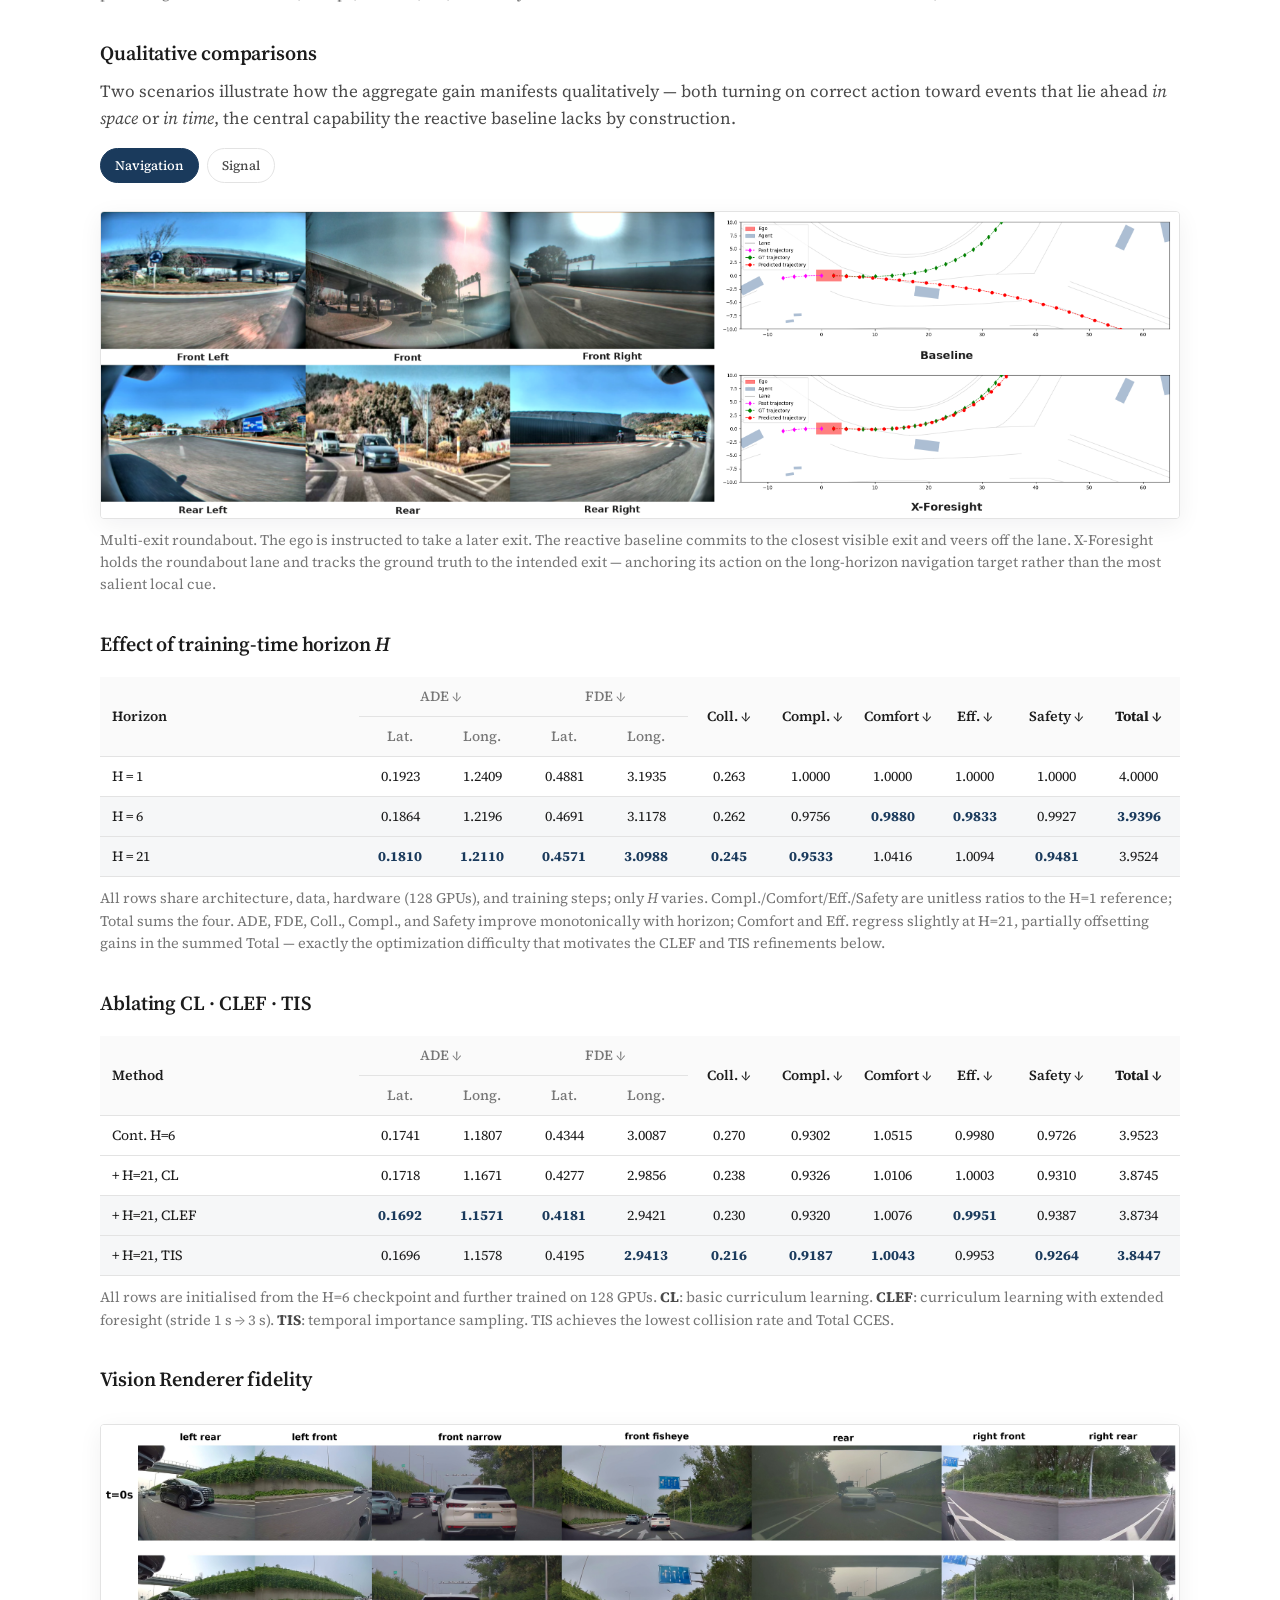
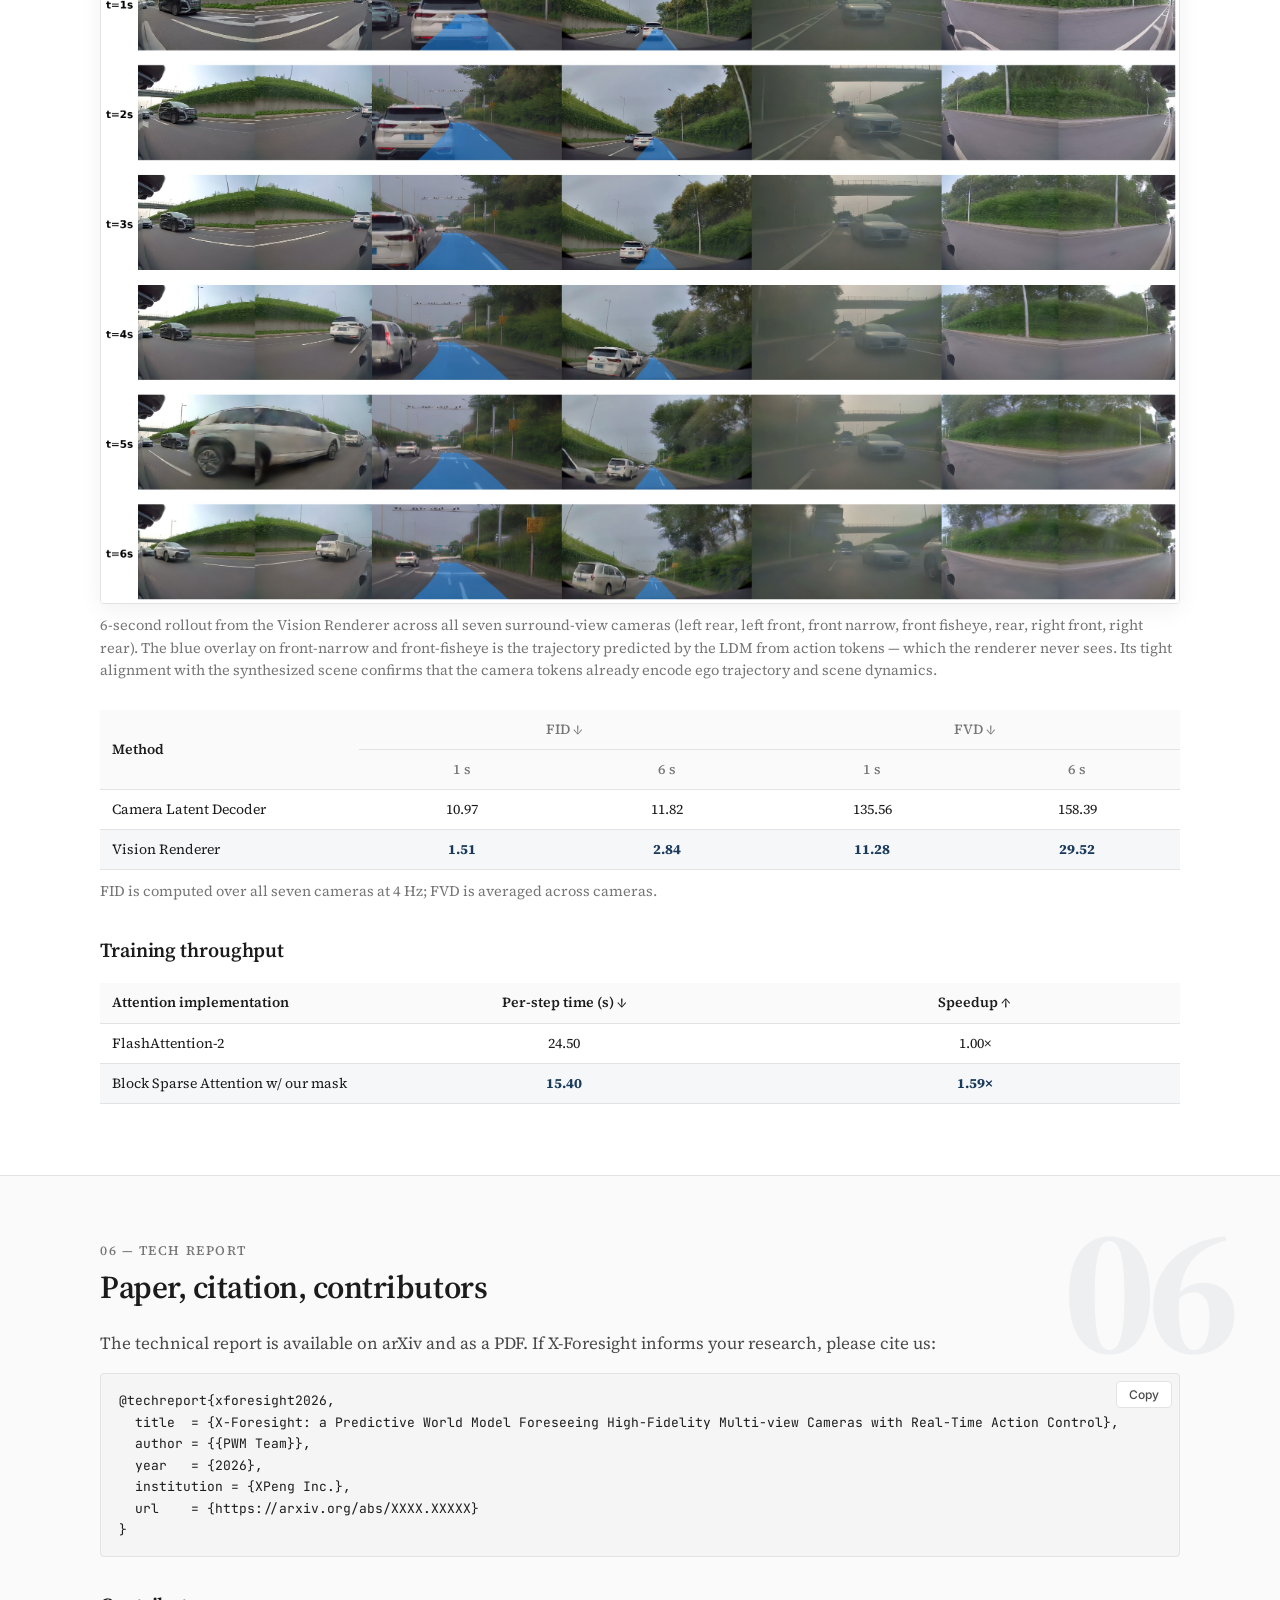
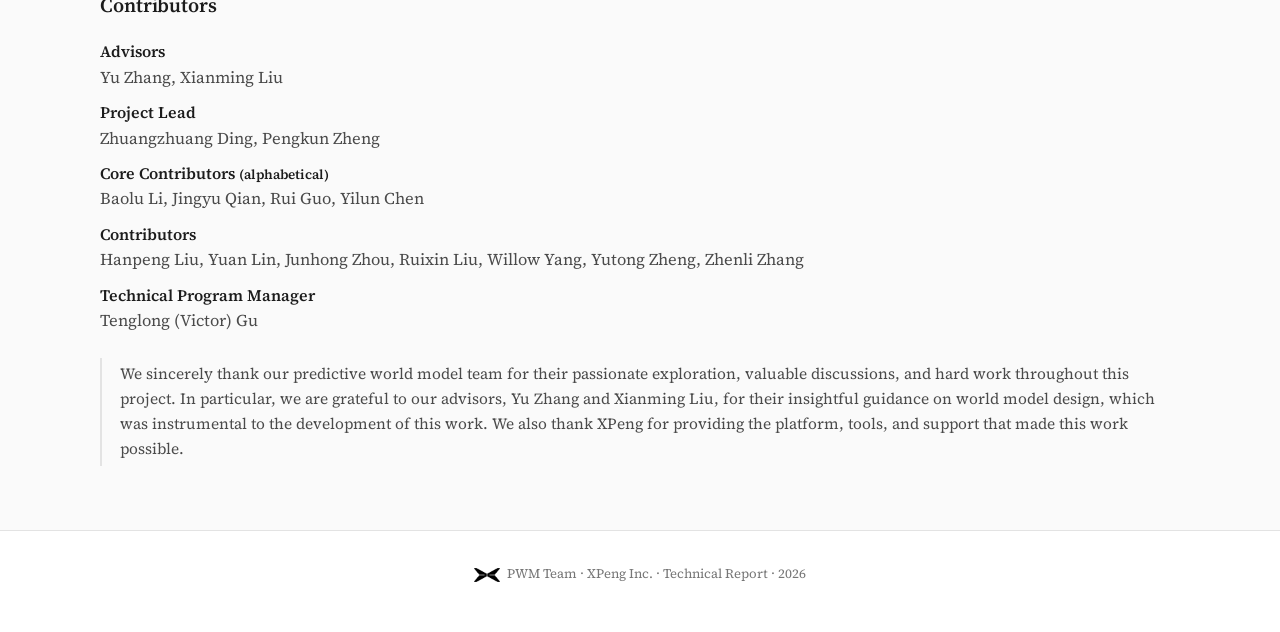
==== commit 6ffb3634: "Switch to EN-only nav with a single combined XPENG mark+wordmark logo; align Production-Scale prose," ====
--- a/en/index.html
+++ b/en/index.html
@@ -20,8 +20,7 @@
 
 <nav class="nav">
   <a class="brand" href="./">
-    <img class="brand-mark" src="../assets/img/logo.png" alt="XPENG" />
-    <img class="brand-name" src="../assets/img/company_name.png" alt="XPENG" />
+    <img class="brand-full" src="../assets/img/full_logo.png" alt="XPENG" />
   </a>
   <button class="nav-toggle" type="button" aria-label="Menu" aria-expanded="false">☰</button>
   <ul class="sections">
@@ -32,11 +31,6 @@
     <li><a href="#results">Results</a></li>
     <li><a href="#paper">Paper</a></li>
   </ul>
-  <span class="lang">
-    <a href="../en/" class="active">EN</a>
-    <span>·</span>
-    <a href="../zh/">中文</a>
-  </span>
 </nav>
 
 <main>
@@ -296,12 +290,15 @@
       <div class="prose">
         <p>
           The full X-Foresight model (<em>H</em>=21 with CLEF and TIS, trained on 1024 GPUs) is
-          compared against the reactive VLA baseline trained at the same scale. Collision rate
-          drops 16.2 %, lateral ADE improves 6.4 %, and all four CCES categories improve —
-          Safety by 9.1 %, Compliance by 8.2 %, Comfort by 1.0 %, and Efficiency by 0.4 % —
-          driving the aggregate Total from 3.8296 to 3.6535 (4.6 % relative). Gains concentrate
-          in Safety and Compliance, consistent with the central claim that long-horizon
-          world-causality supervision improves safety-critical decision quality.
+          compared against a baseline trained at the same scale. Lateral and longitudinal ADE
+          improve by 6.4 % and 3.6 % (0.1675 → 0.1567 lat; 1.1387 → 1.0982 long), and lateral
+          and longitudinal FDE by 8.8 % and 4.1 % (0.4153 → 0.3789 lat; 2.9117 → 2.7924 long).
+          Collision rate drops from 0.228 % to 0.191 %, a 16.2 % relative reduction. All four
+          CCES categories improve — Safety by 9.1 %, Compliance by 8.2 %, Comfort by 1.0 %, and
+          Efficiency by 0.4 % — driving the aggregate Total from 3.8296 to 3.6535, a 4.6 %
+          relative reduction. Gains concentrate in Safety and Compliance, consistent with the
+          central claim that long-horizon world-causality supervision improves safety-critical
+          decision quality.
         </p>
       </div>
 
@@ -325,16 +322,16 @@
             </tr>
           </thead>
           <tbody>
-            <tr><td>Baseline (H=1)</td><td>0.1675</td><td>1.1387</td><td>0.4153</td><td>2.9117</td><td>0.228</td><td>0.9483</td><td>0.9505</td><td>0.9867</td><td>0.9441</td><td>3.8296</td></tr>
-            <tr><td>X-Foresight (ours)</td><td class="best">0.1567</td><td class="best">1.0982</td><td class="best">0.3789</td><td class="best">2.7924</td><td class="best">0.191</td><td class="best">0.8708</td><td class="best">0.9413</td><td class="best">0.9831</td><td class="best">0.8583</td><td class="best">3.6535</td></tr>
+            <tr><td>Baseline</td><td>0.1675</td><td>1.1387</td><td>0.4153</td><td>2.9117</td><td>0.228</td><td>0.9483</td><td>0.9505</td><td>0.9867</td><td>0.9441</td><td>3.8296</td></tr>
+            <tr><td>X-Foresight</td><td class="best">0.1567</td><td class="best">1.0982</td><td class="best">0.3789</td><td class="best">2.7924</td><td class="best">0.191</td><td class="best">0.8708</td><td class="best">0.9413</td><td class="best">0.9831</td><td class="best">0.8583</td><td class="best">3.6535</td></tr>
           </tbody>
         </table>
       </div>
       <figcaption>
-        Production-scale comparison (1024 GPUs). ADE/FDE in metres; Coll. is the percentage
-        collision fail rate; Compl./Comfort/Eff./Safety are unitless ratios — each is the
-        unweighted mean of its per-metric fail-rate ratios to the H=1 reference, so Total = 4
-        at H=1 by construction. Lower is better; best in column shown in bold.
+        Production-scale comparison against the baseline, both trained on 1024 GPUs.
+        X-Foresight used <em>H</em>=21 with CLEF and TIS. ADE/FDE in metres; Coll. is the
+        percentage collision fail rate; Compl., Comfort, Eff., and Safety are unitless ratios
+        as in the H-horizon table. Lower is better; best in column shown in bold.
       </figcaption>
 
       <h3>Qualitative comparisons</h3>
--- a/assets/css/styles.css
+++ b/assets/css/styles.css
@@ -93,8 +93,7 @@
   display: flex; align-items: center; gap: 10px;
 }
 .nav .brand img { display: block; width: auto; }
-.nav .brand .brand-mark { height: 24px; }
-.nav .brand .brand-name { height: 15px; }
+.nav .brand .brand-full { height: 38px; }
 .nav ul {
   list-style: none;
   display: flex;
@@ -114,19 +113,11 @@
   color: var(--accent);
   border-bottom-color: var(--accent);
 }
-.nav .lang {
-  margin-left: 20px;
-  font-size: 13px;
-}
-.nav .lang a { color: var(--muted); padding: 0 4px; }
-.nav .lang a.active { color: var(--accent); font-weight: 600; }
-.nav .lang span { color: var(--rule); }
-
 @media (max-width: 760px) {
   .nav { padding: 0 12px; overflow-x: auto; }
   .nav ul { gap: 12px; }
   .nav ul a { font-size: 13px; }
-  .nav .brand .brand-name { display: none; }
+  .nav .brand .brand-full { height: 30px; }
 }
 
 /* ----- Layout shell ------------------------------------------------------ */
@@ -689,7 +680,6 @@
   }
   .nav ul.sections.open { display: flex; }
   .nav ul.sections a { font-size: 15px; padding: 10px 0; }
-  .nav .lang { margin-left: 0; }
 }
 
 /* ----- v3: BibTeX copy button ------------------------------------------ */
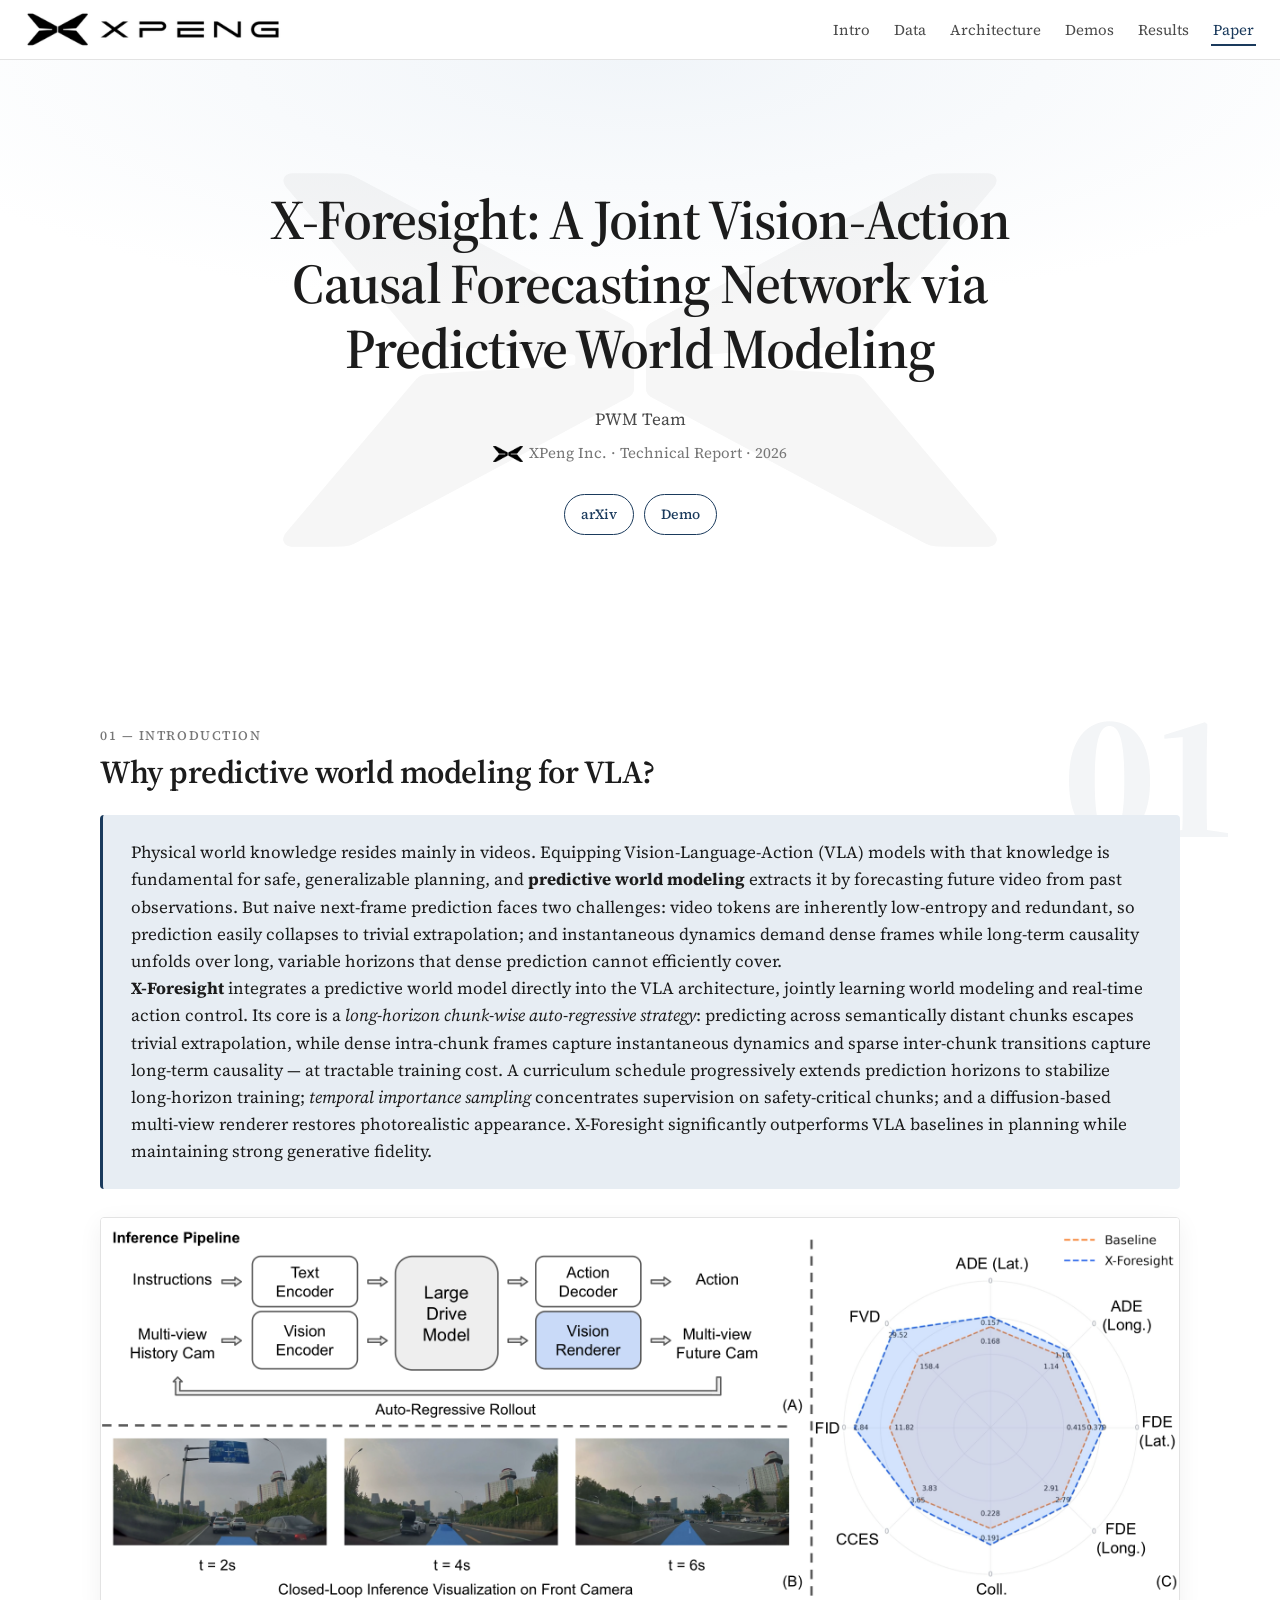
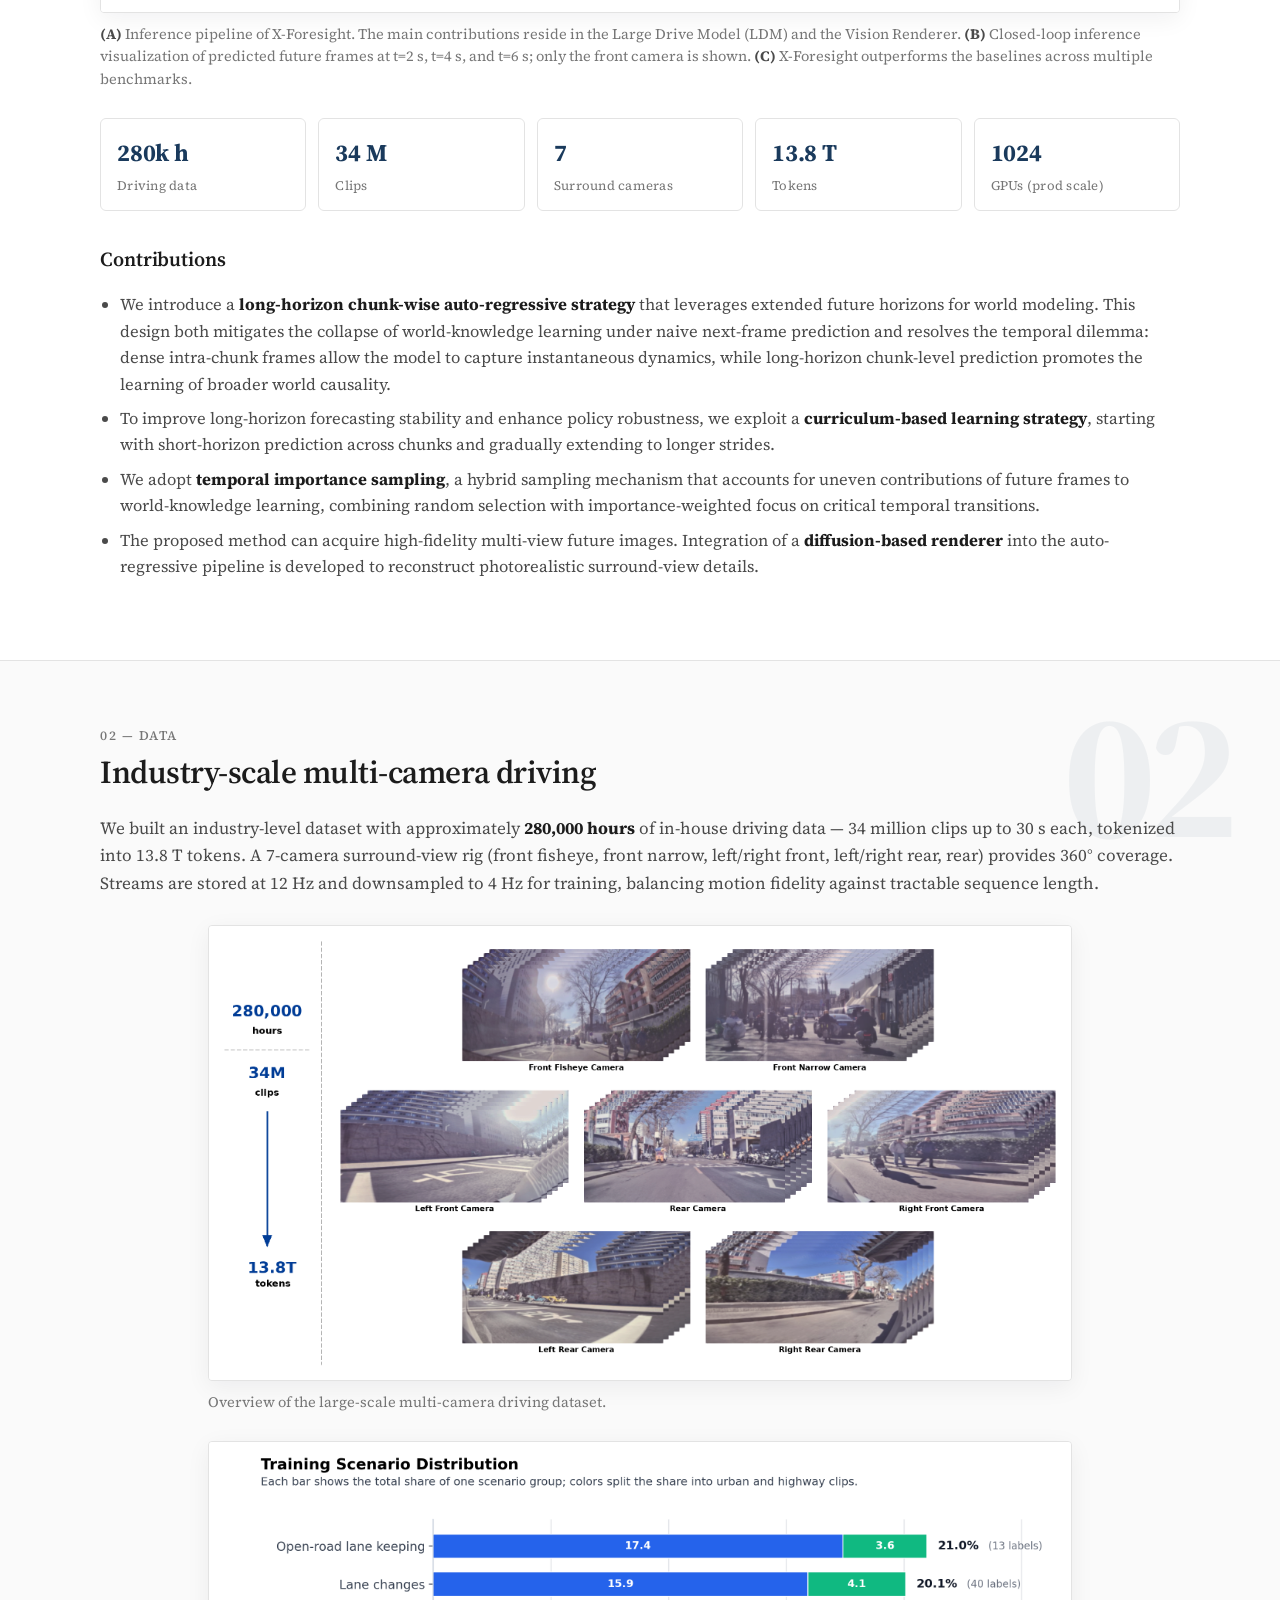
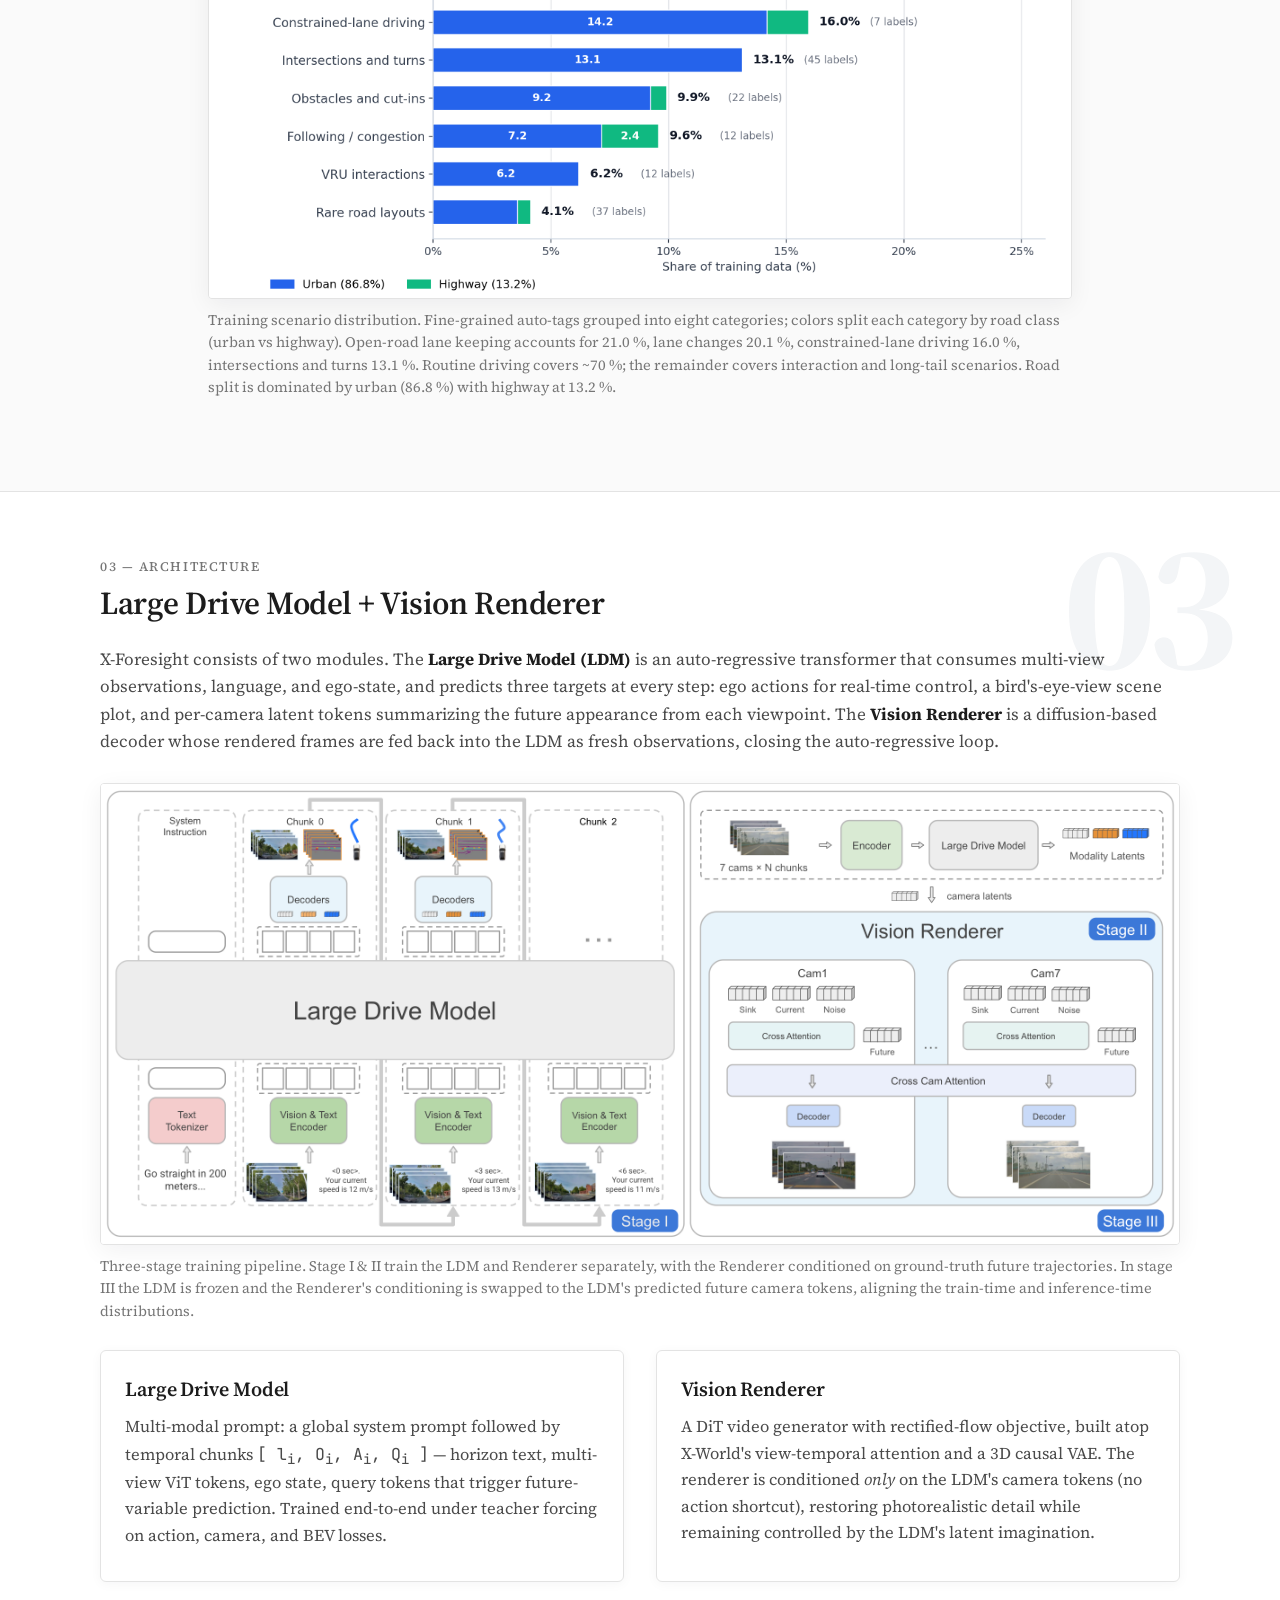
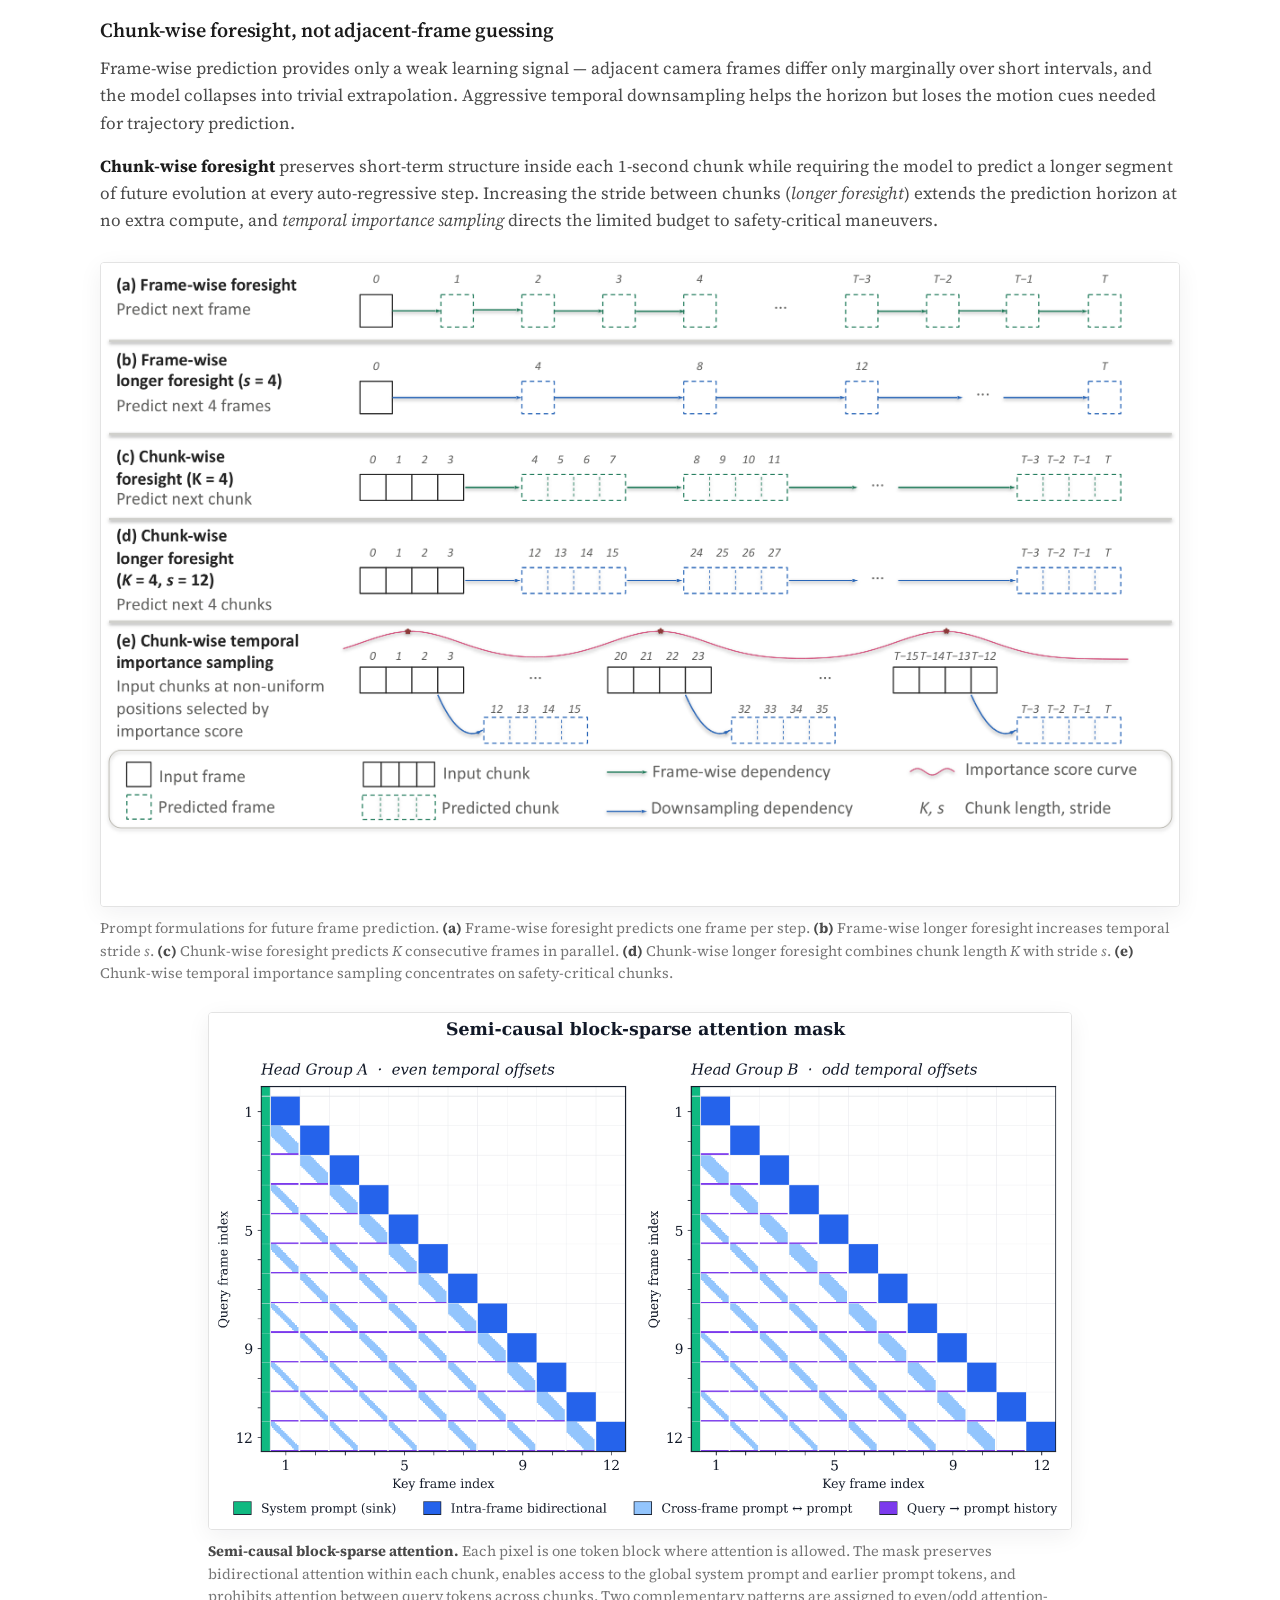
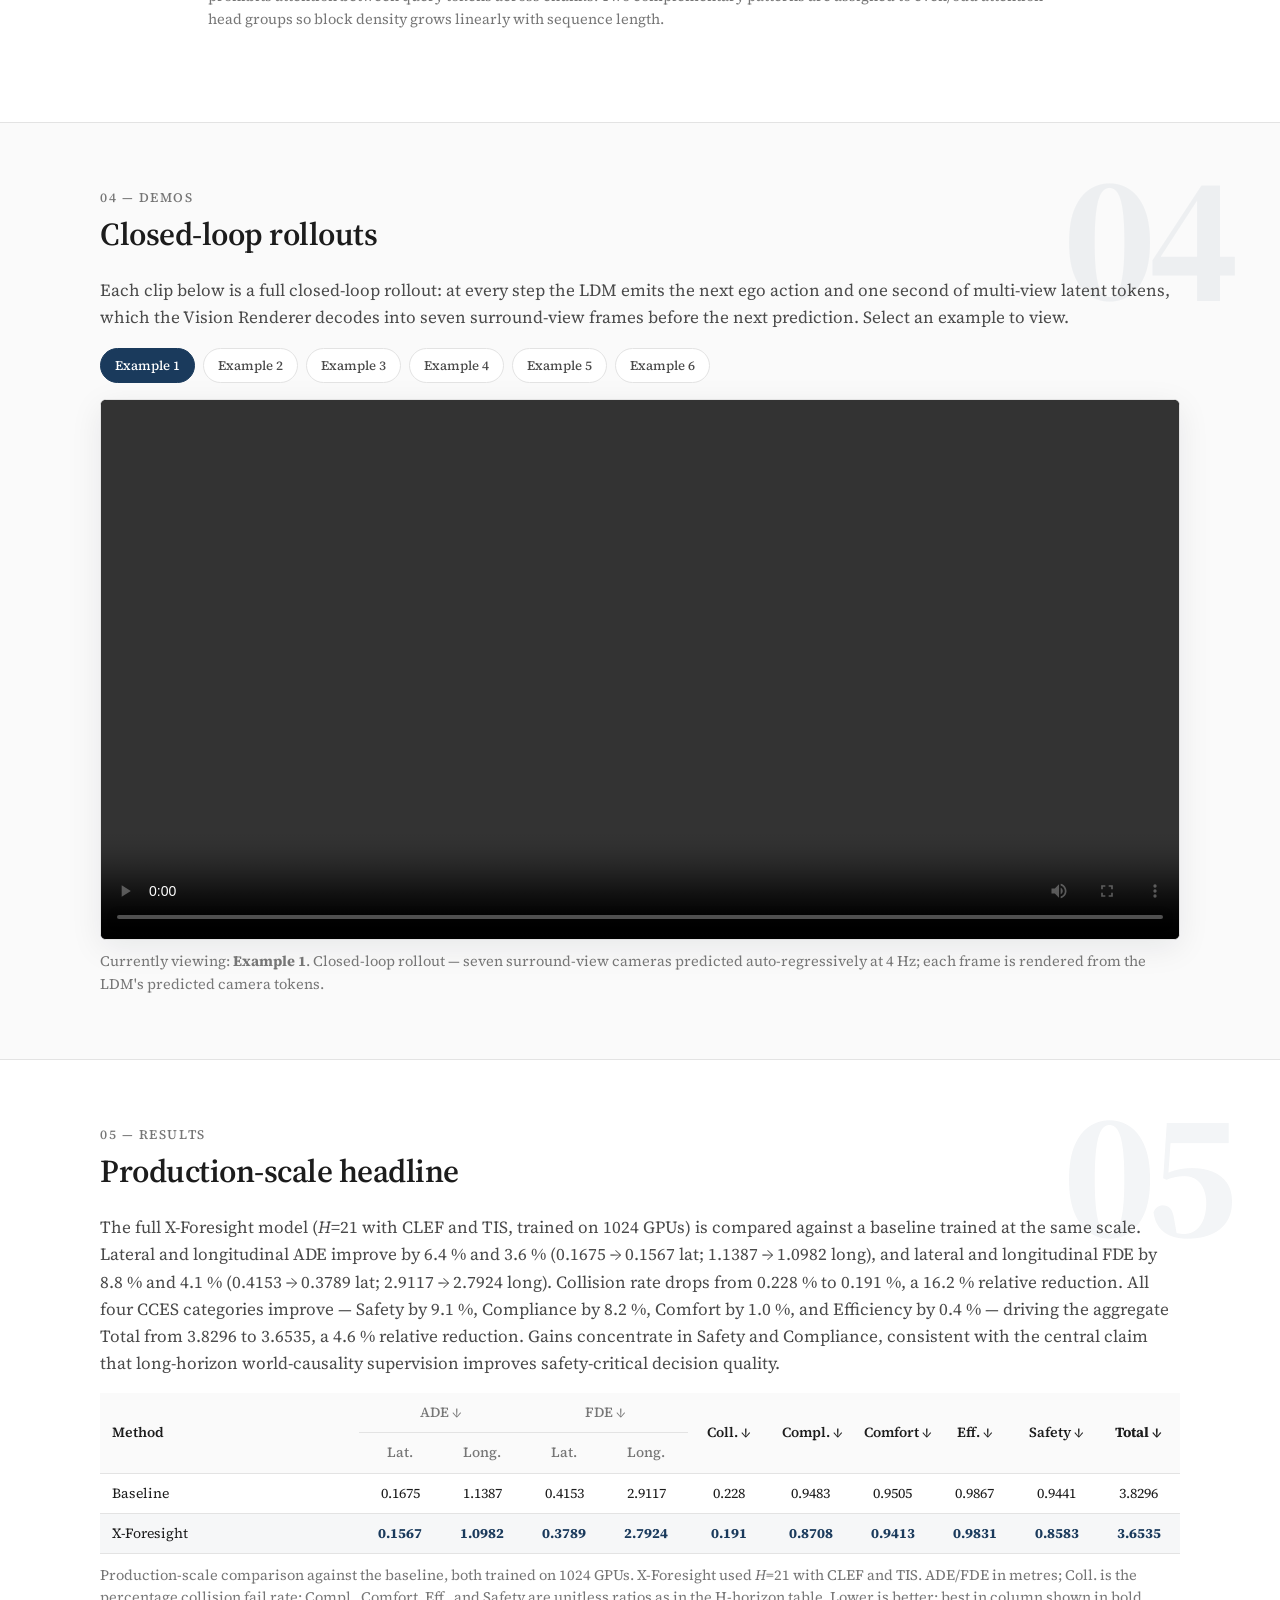
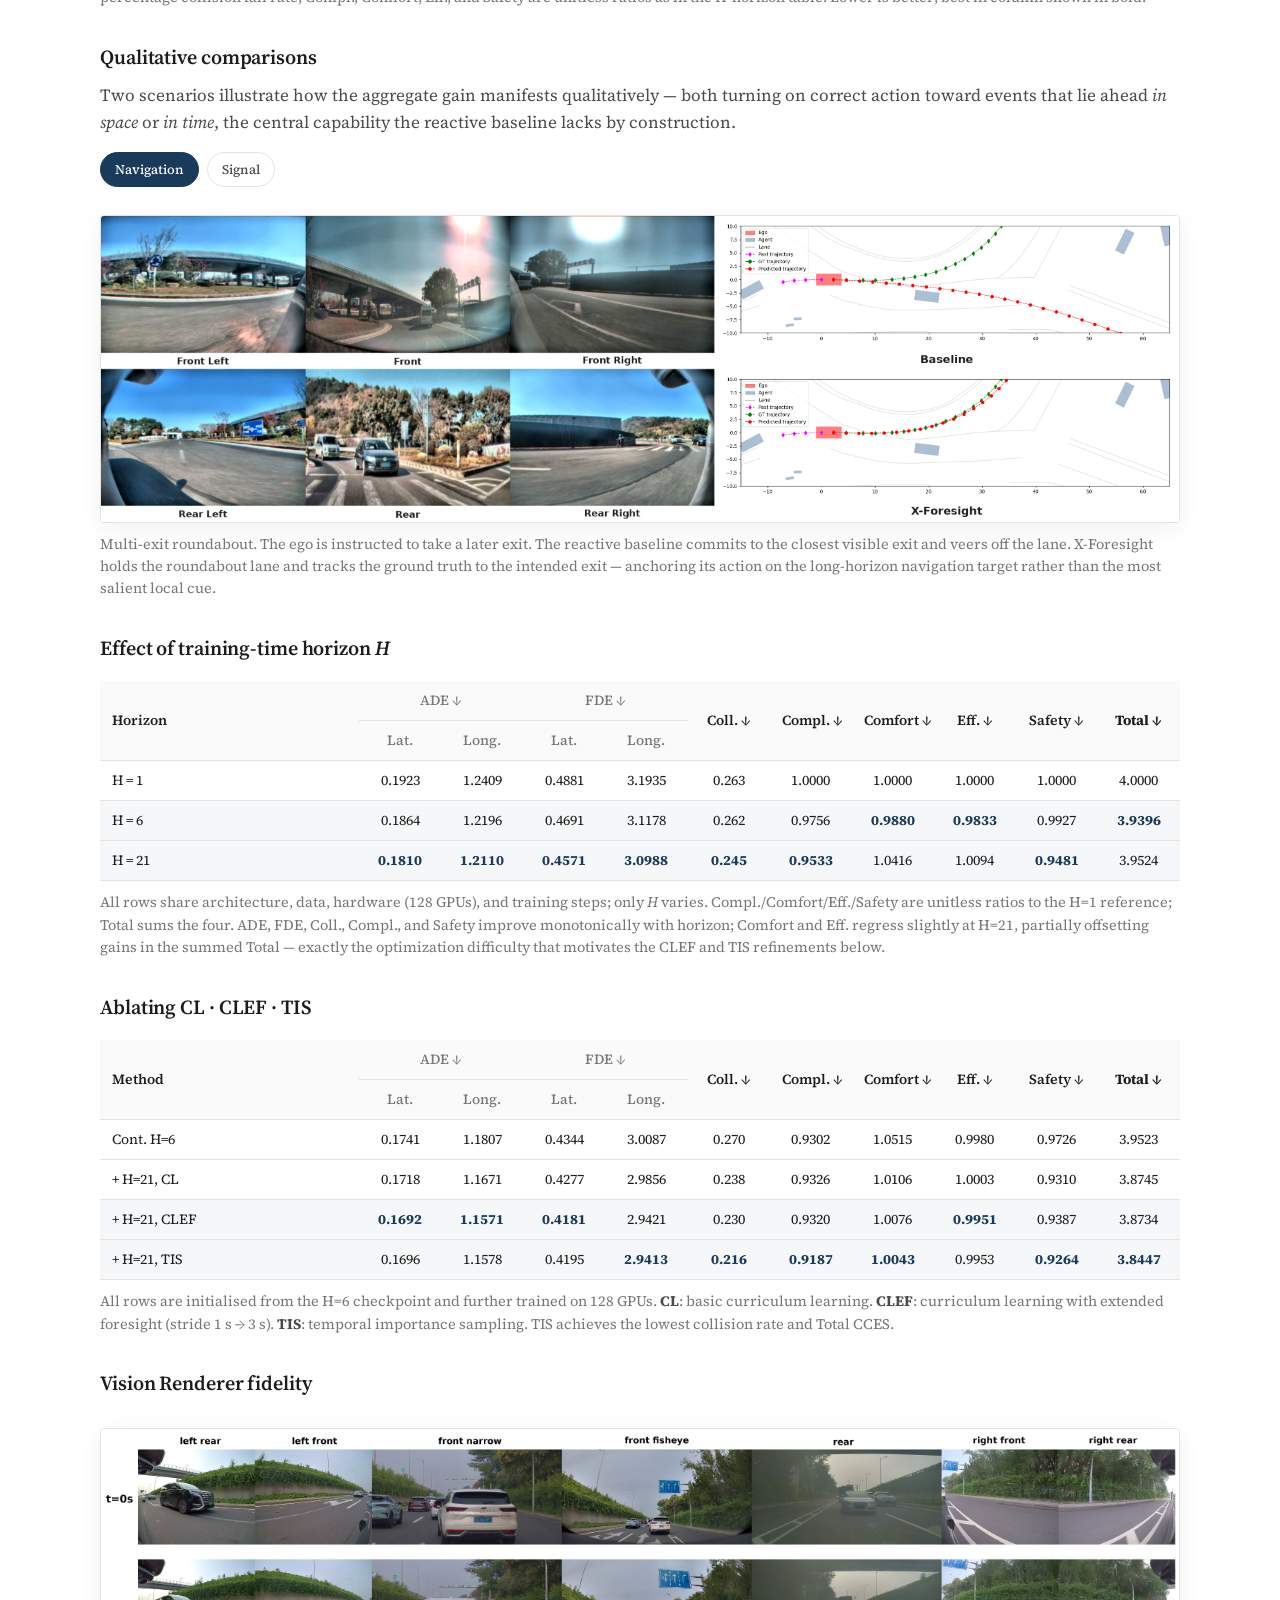
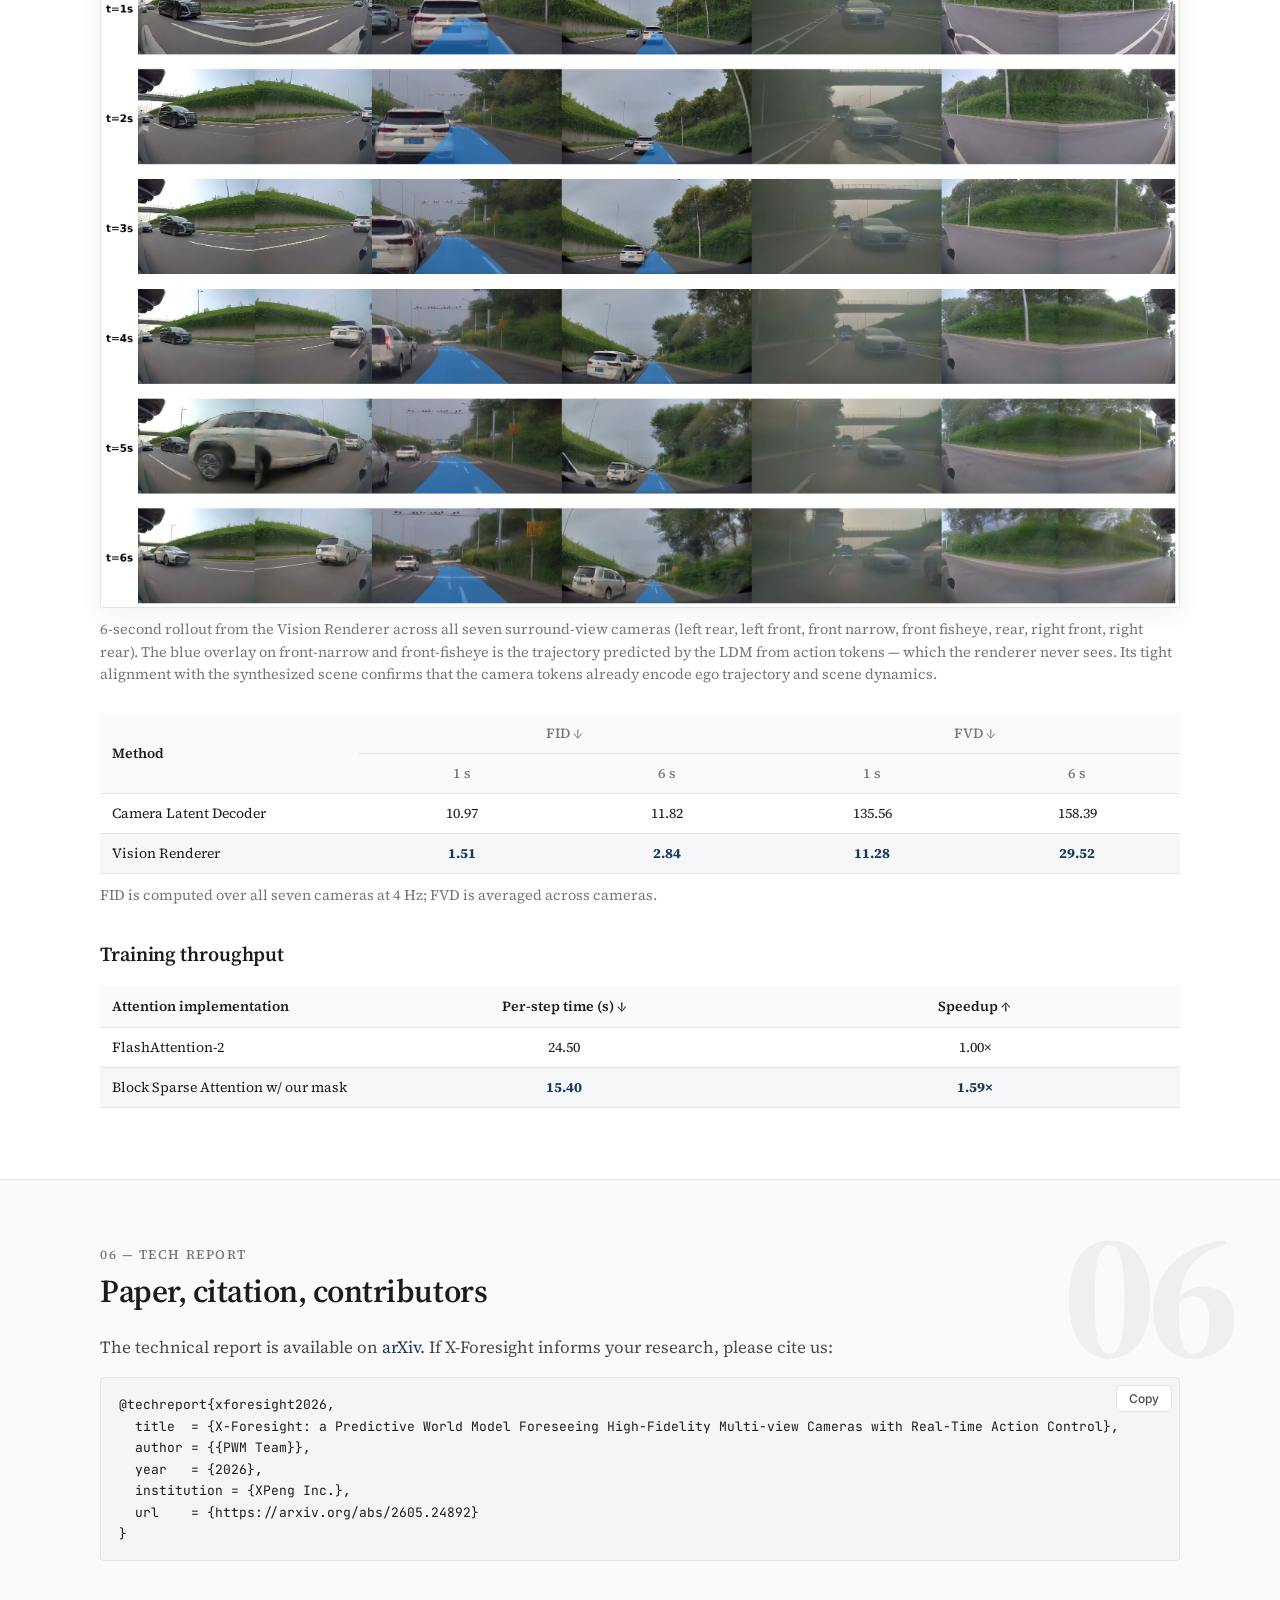
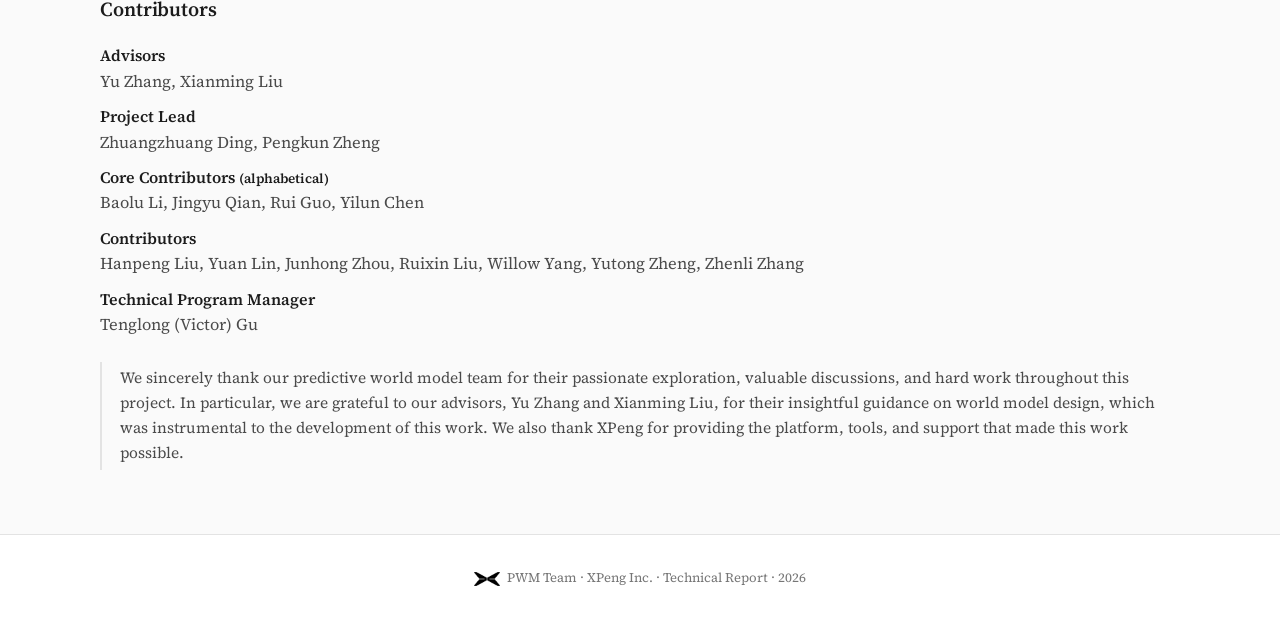
==== commit acaf0fb8: "Wire up the real arXiv link (2605.24892): hero badge and Paper-section prose now point to https://ar" ====
--- a/en/index.html
+++ b/en/index.html
@@ -43,7 +43,7 @@
       <img src="../assets/img/logo.png" alt="XPeng" /> XPeng Inc. · Technical Report · 2026
     </div>
     <div class="badges">
-      <a class="badge" href="#paper">arXiv</a>
+      <a class="badge" href="https://arxiv.org/abs/2605.24892" target="_blank" rel="noopener">arXiv</a>
       <a class="badge" href="#demo">Demo</a>
     </div>
   </header>
@@ -490,8 +490,9 @@
       <h2>Paper, citation, contributors</h2>
       <div class="prose">
         <p>
-          The technical report is available on arXiv and as a PDF. If X-Foresight informs your
-          research, please cite us:
+          The technical report is available on
+          <a href="https://arxiv.org/abs/2605.24892" target="_blank" rel="noopener">arXiv</a>.
+          If X-Foresight informs your research, please cite us:
         </p>
       </div>
 
@@ -502,7 +503,7 @@
   author = {{PWM Team}},
   year   = {2026},
   institution = {XPeng Inc.},
-  url    = {https://arxiv.org/abs/XXXX.XXXXX}
+  url    = {https://arxiv.org/abs/2605.24892}
 }</pre>
       </div>
 
--- a/assets/css/styles.css
+++ b/assets/css/styles.css
@@ -11,7 +11,7 @@
   --bg-alt: #fafafa;
   --code-bg: #f5f5f5;
   --max-w: 1080px;
-  --nav-h: 56px;
+  --nav-h: 60px;
   --serif: "Source Serif 4", "Iowan Old Style", "Charter", "Times New Roman", "Noto Sans SC", serif;
   --sans: "Inter", -apple-system, BlinkMacSystemFont, "Helvetica Neue", "Noto Sans SC", "PingFang SC", "Hiragino Sans GB", system-ui, sans-serif;
   --mono: ui-monospace, "JetBrains Mono", "SF Mono", Menlo, Consolas, monospace;
@@ -93,7 +93,7 @@
   display: flex; align-items: center; gap: 10px;
 }
 .nav .brand img { display: block; width: auto; }
-.nav .brand .brand-full { height: 38px; }
+.nav .brand .brand-full { height: 39px; }
 .nav ul {
   list-style: none;
   display: flex;
@@ -117,7 +117,7 @@
   .nav { padding: 0 12px; overflow-x: auto; }
   .nav ul { gap: 12px; }
   .nav ul a { font-size: 13px; }
-  .nav .brand .brand-full { height: 30px; }
+  .nav .brand .brand-full { height: 31px; }
 }
 
 /* ----- Layout shell ------------------------------------------------------ */
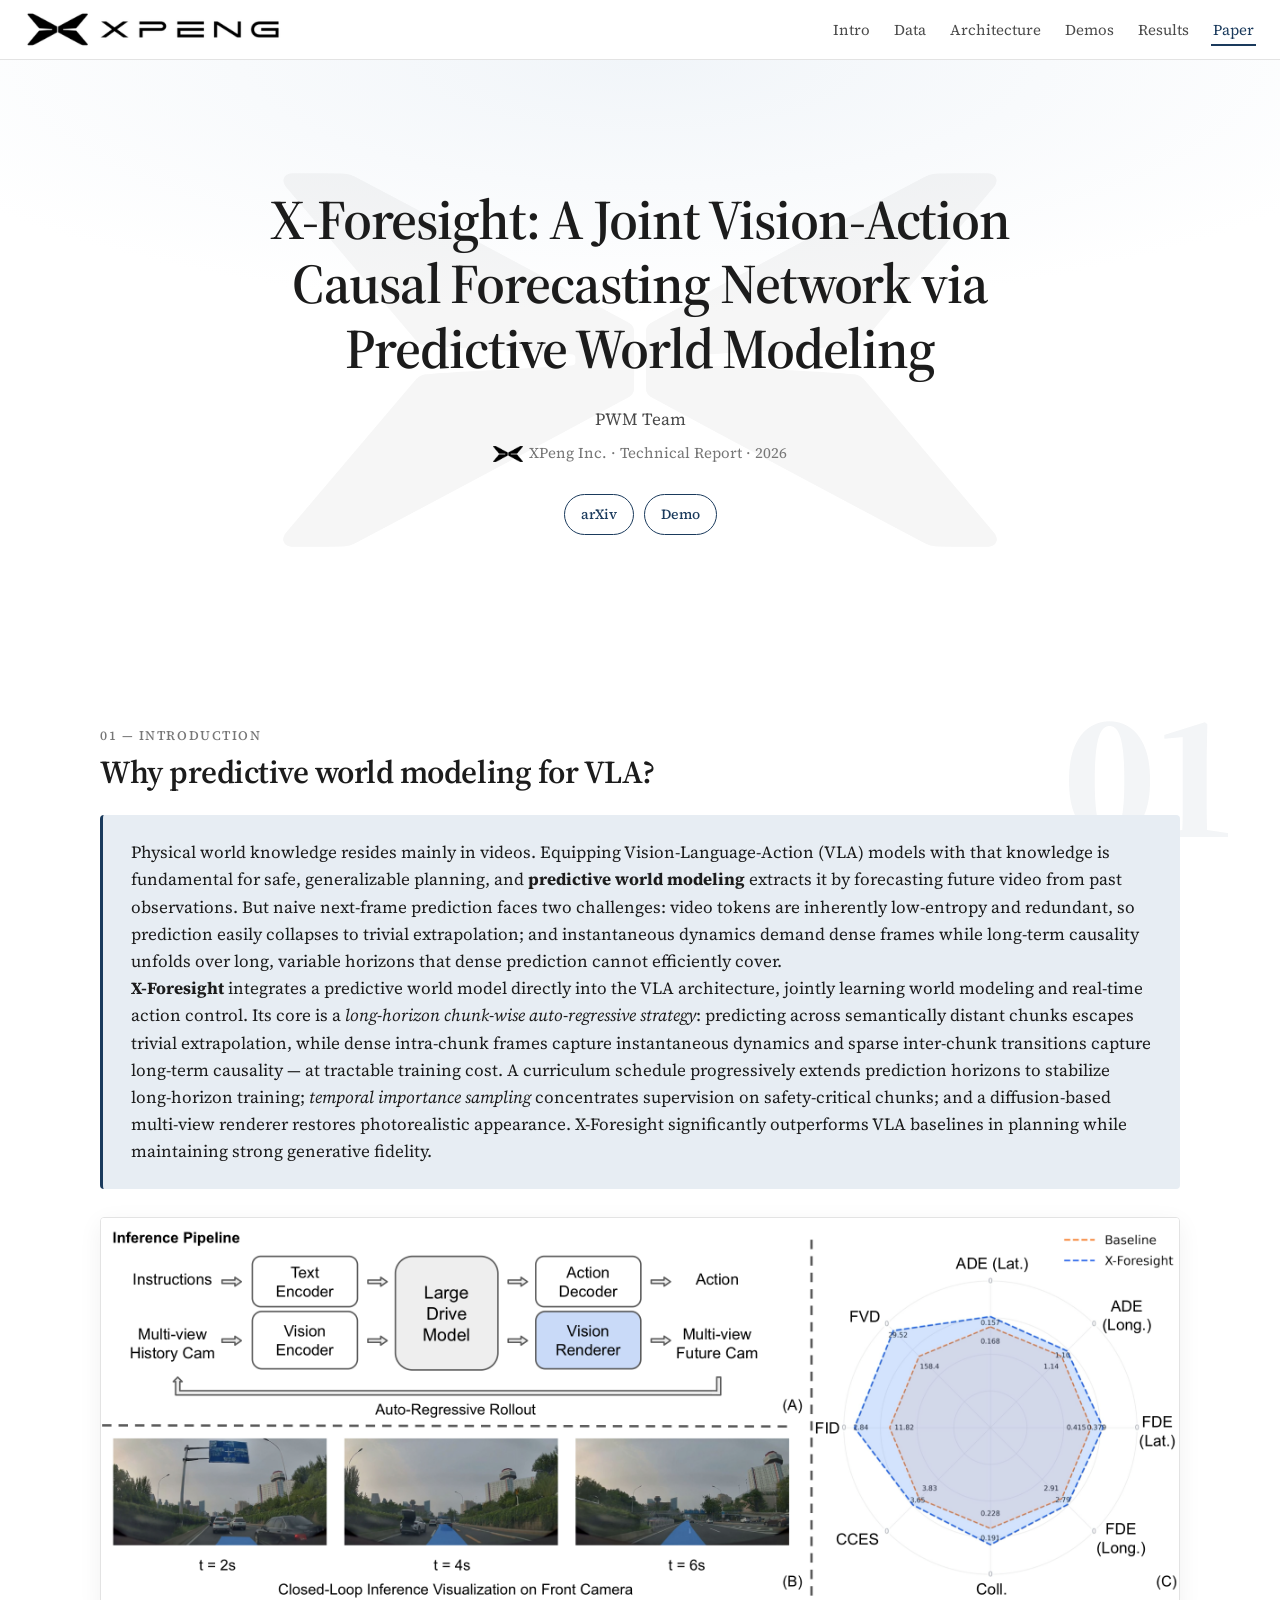
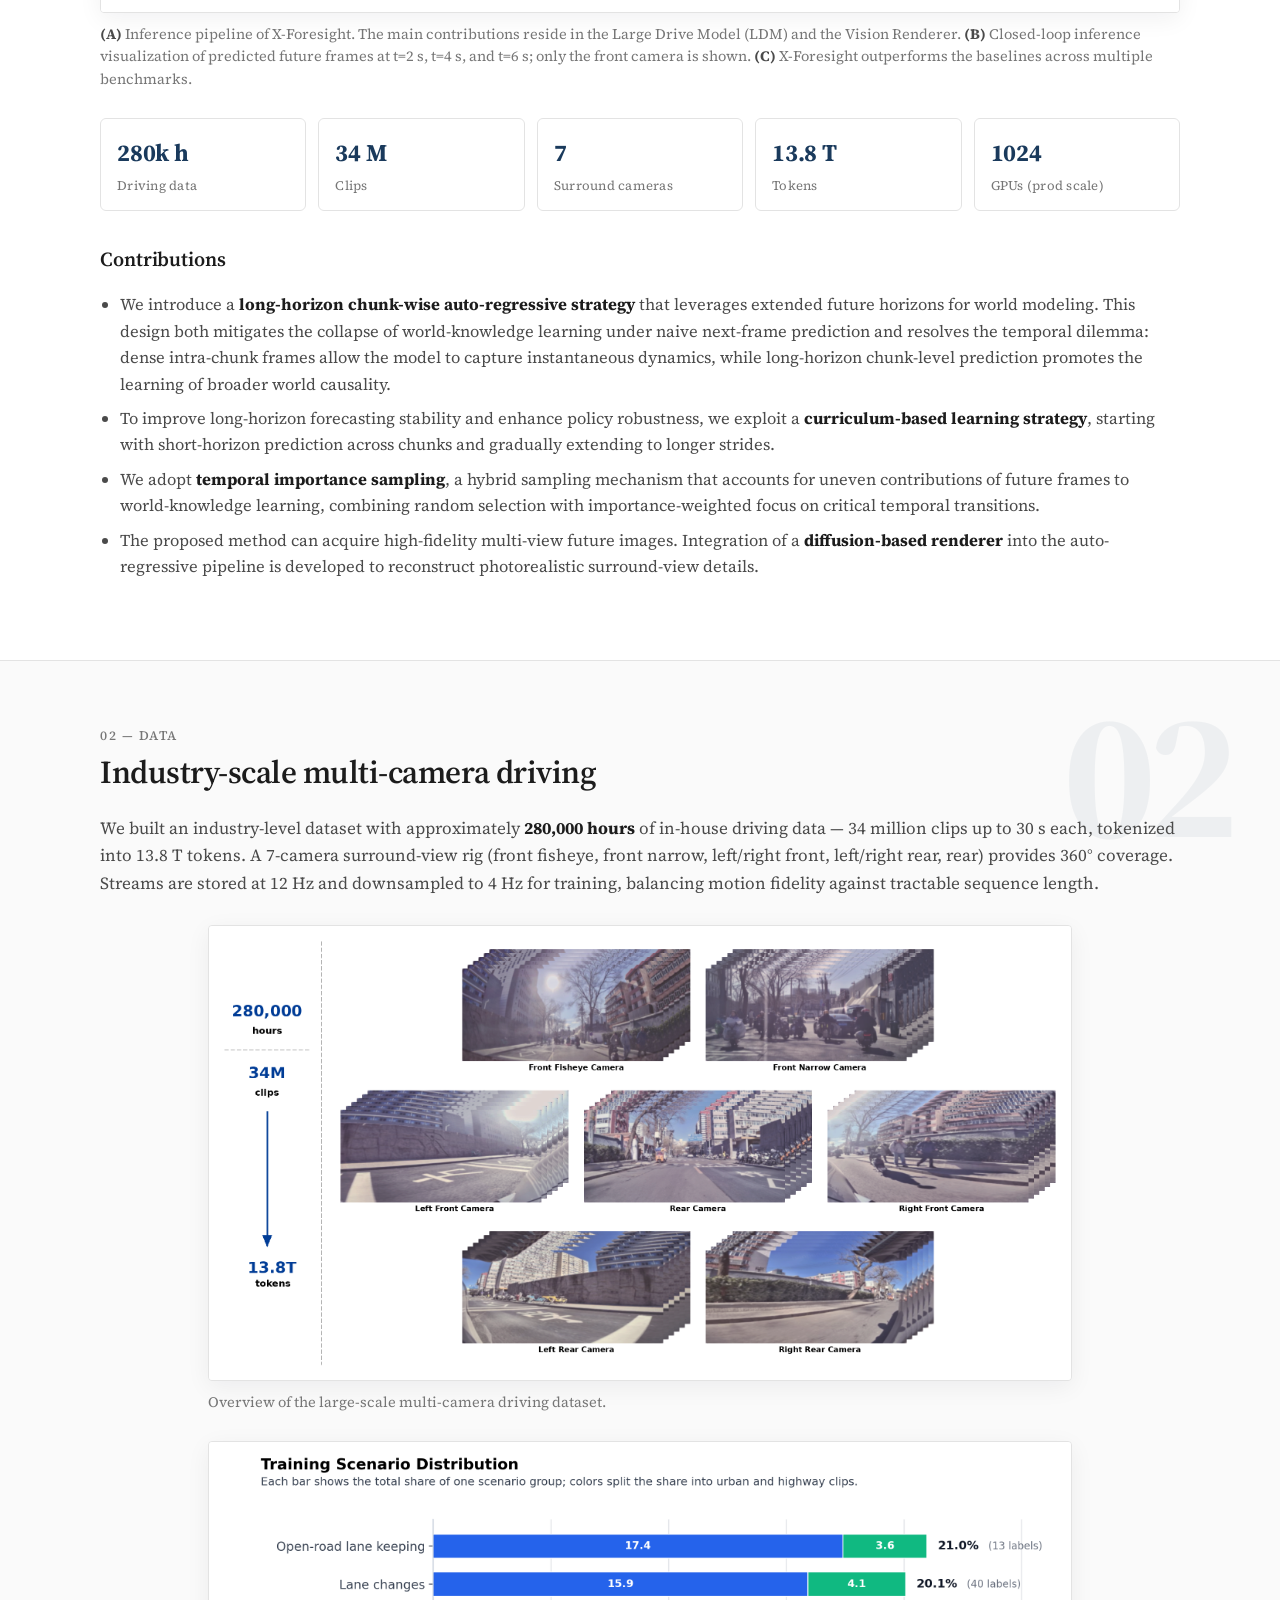
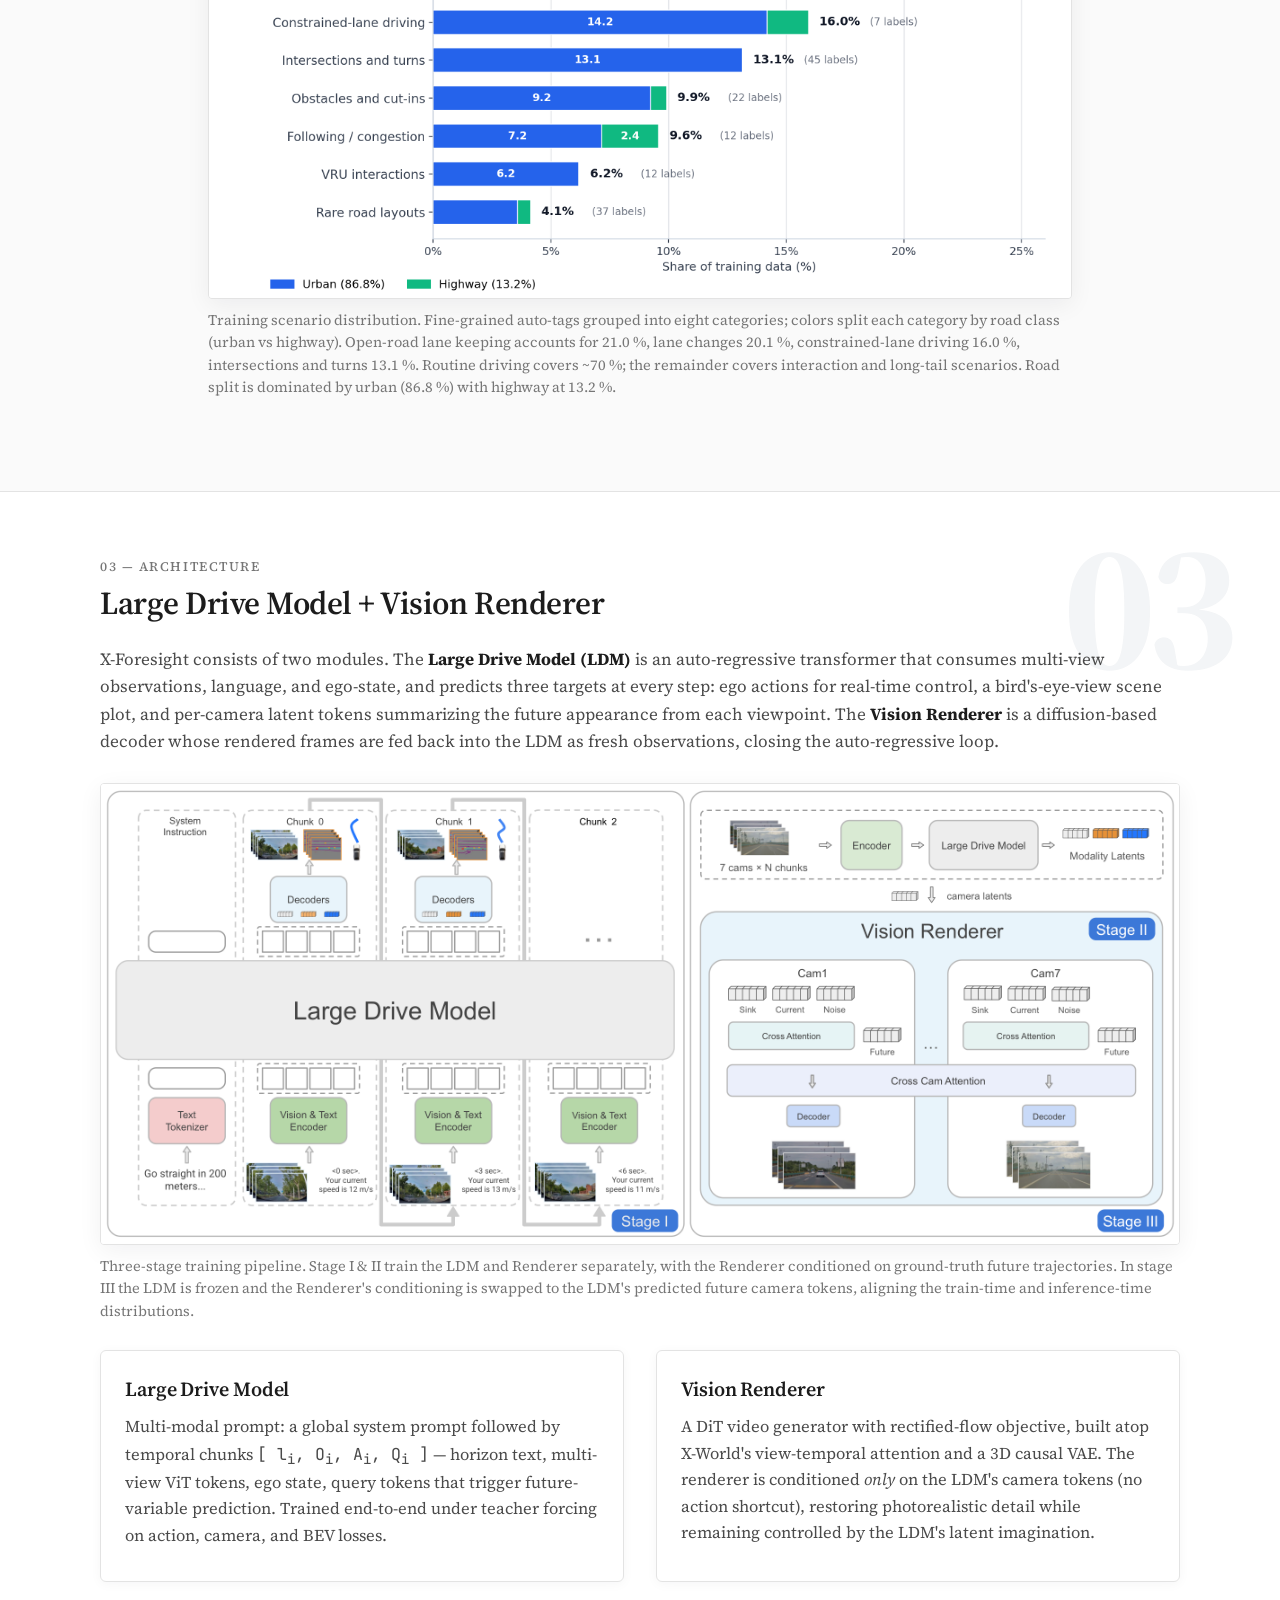
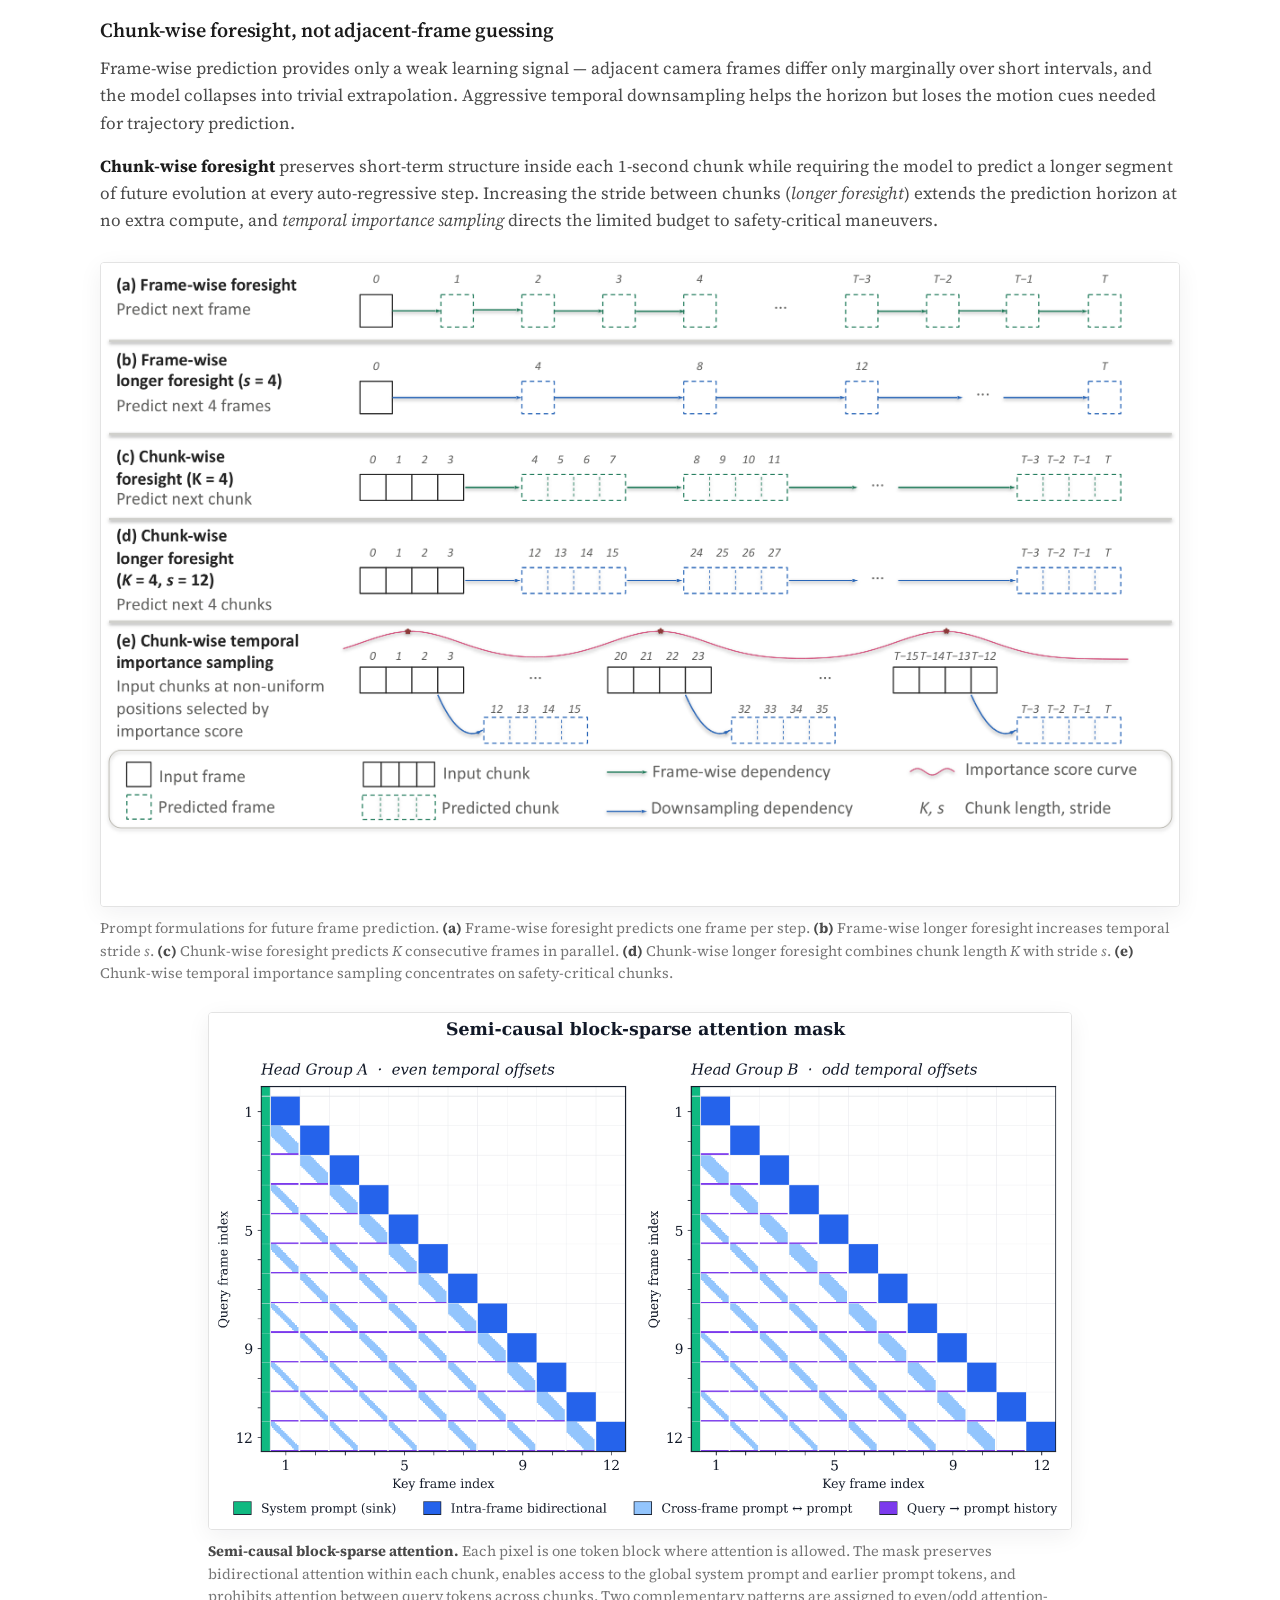
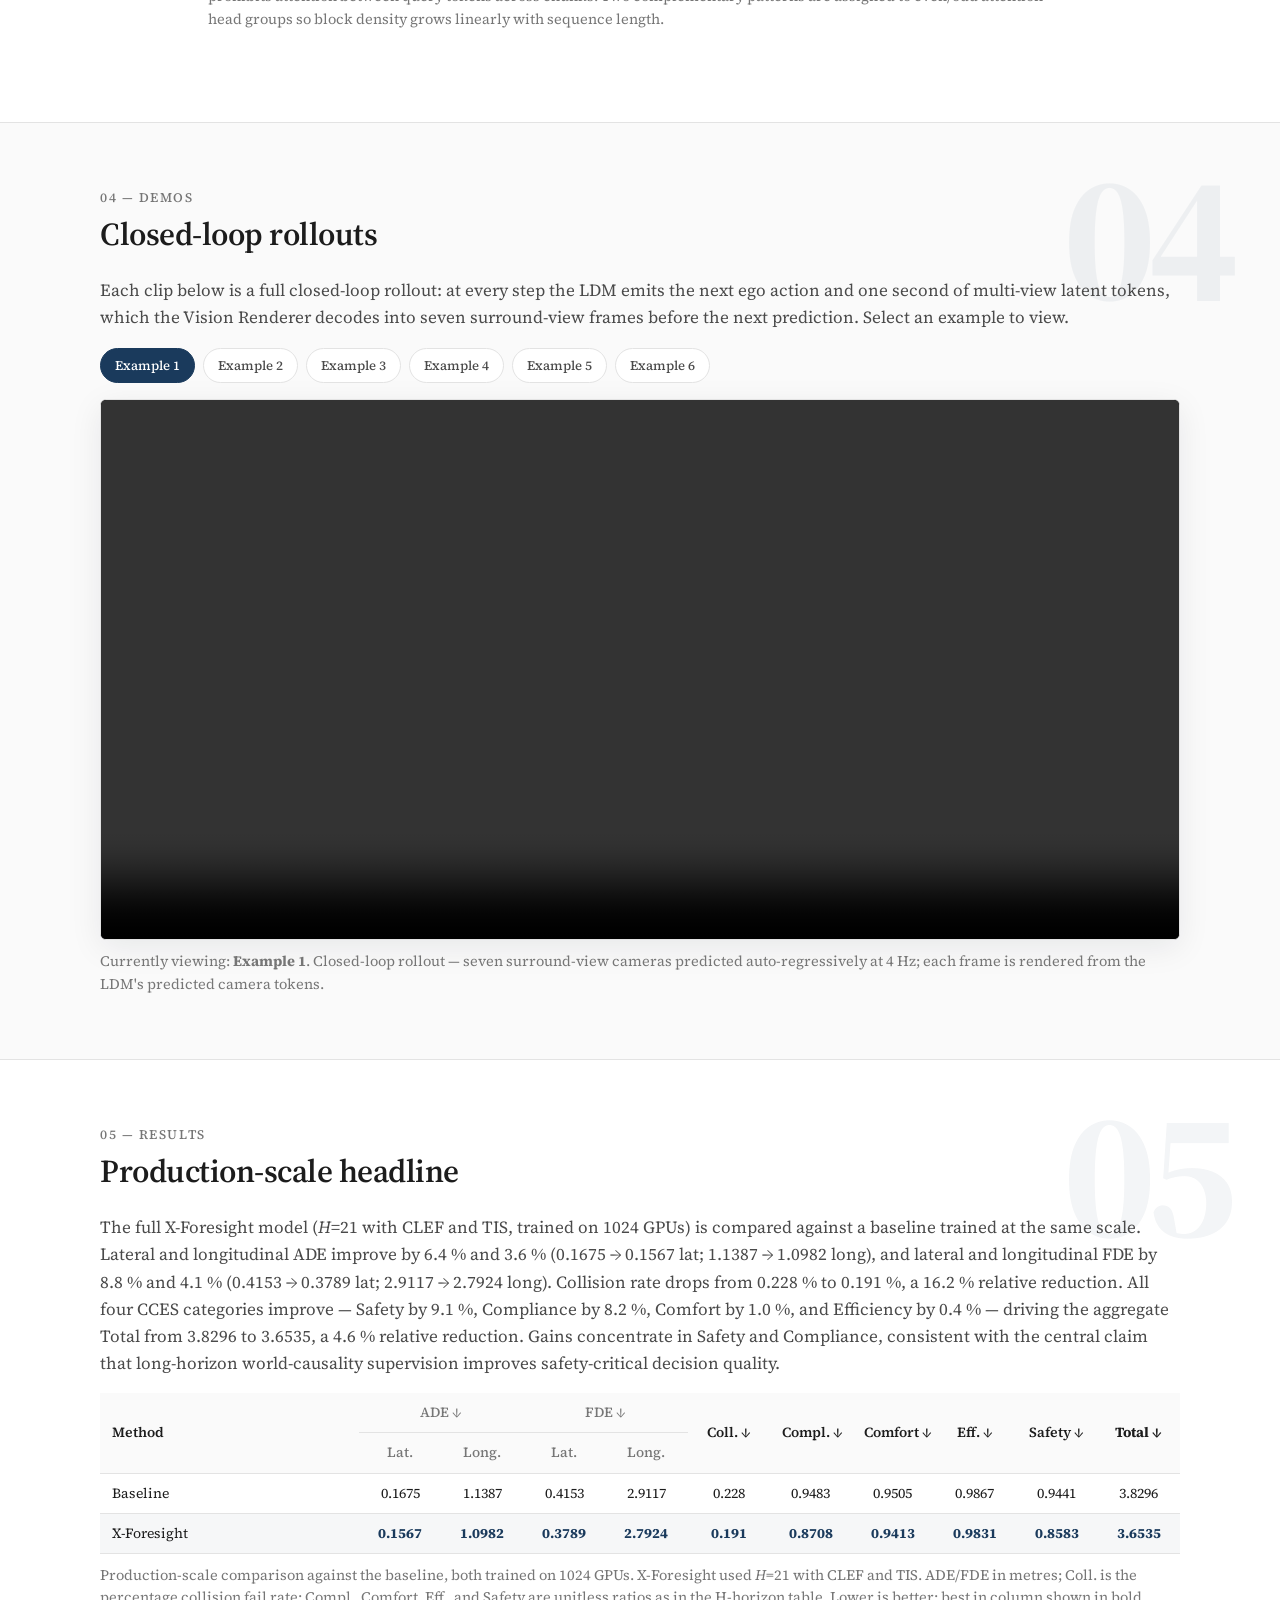
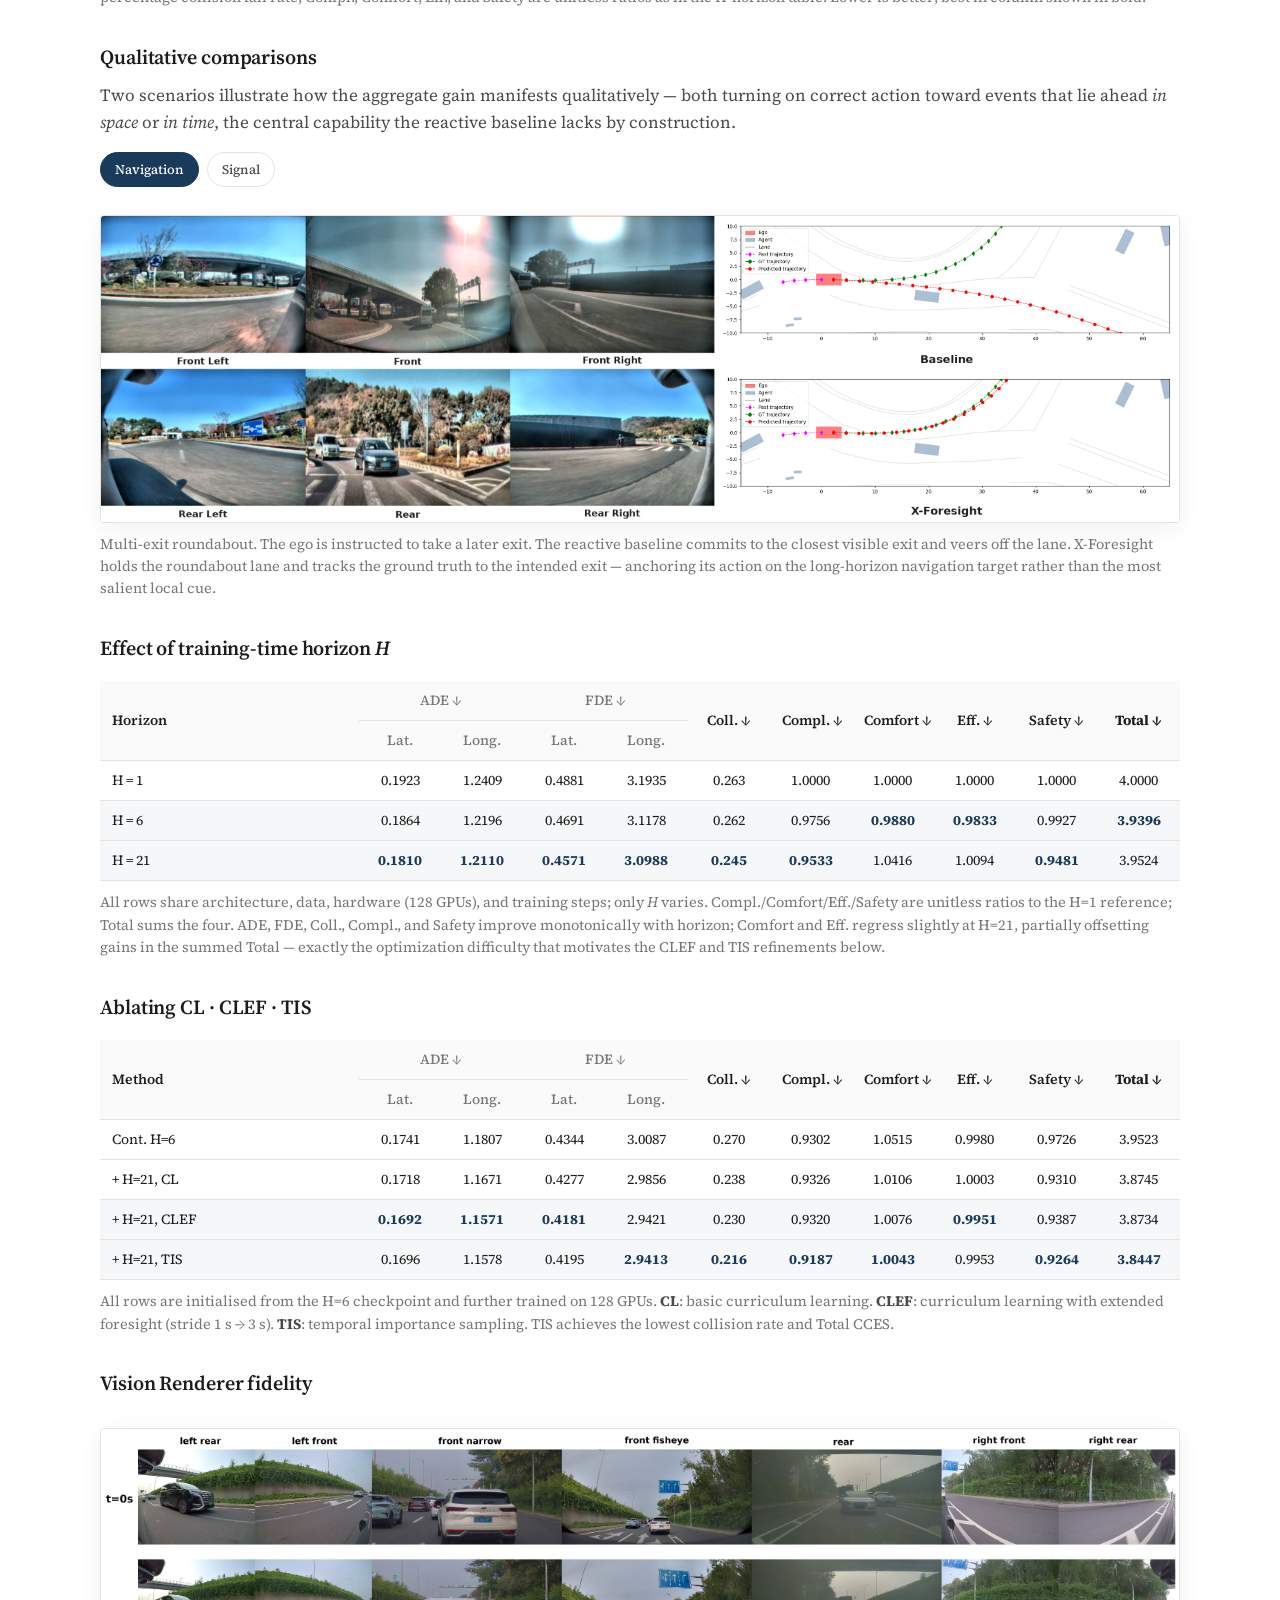
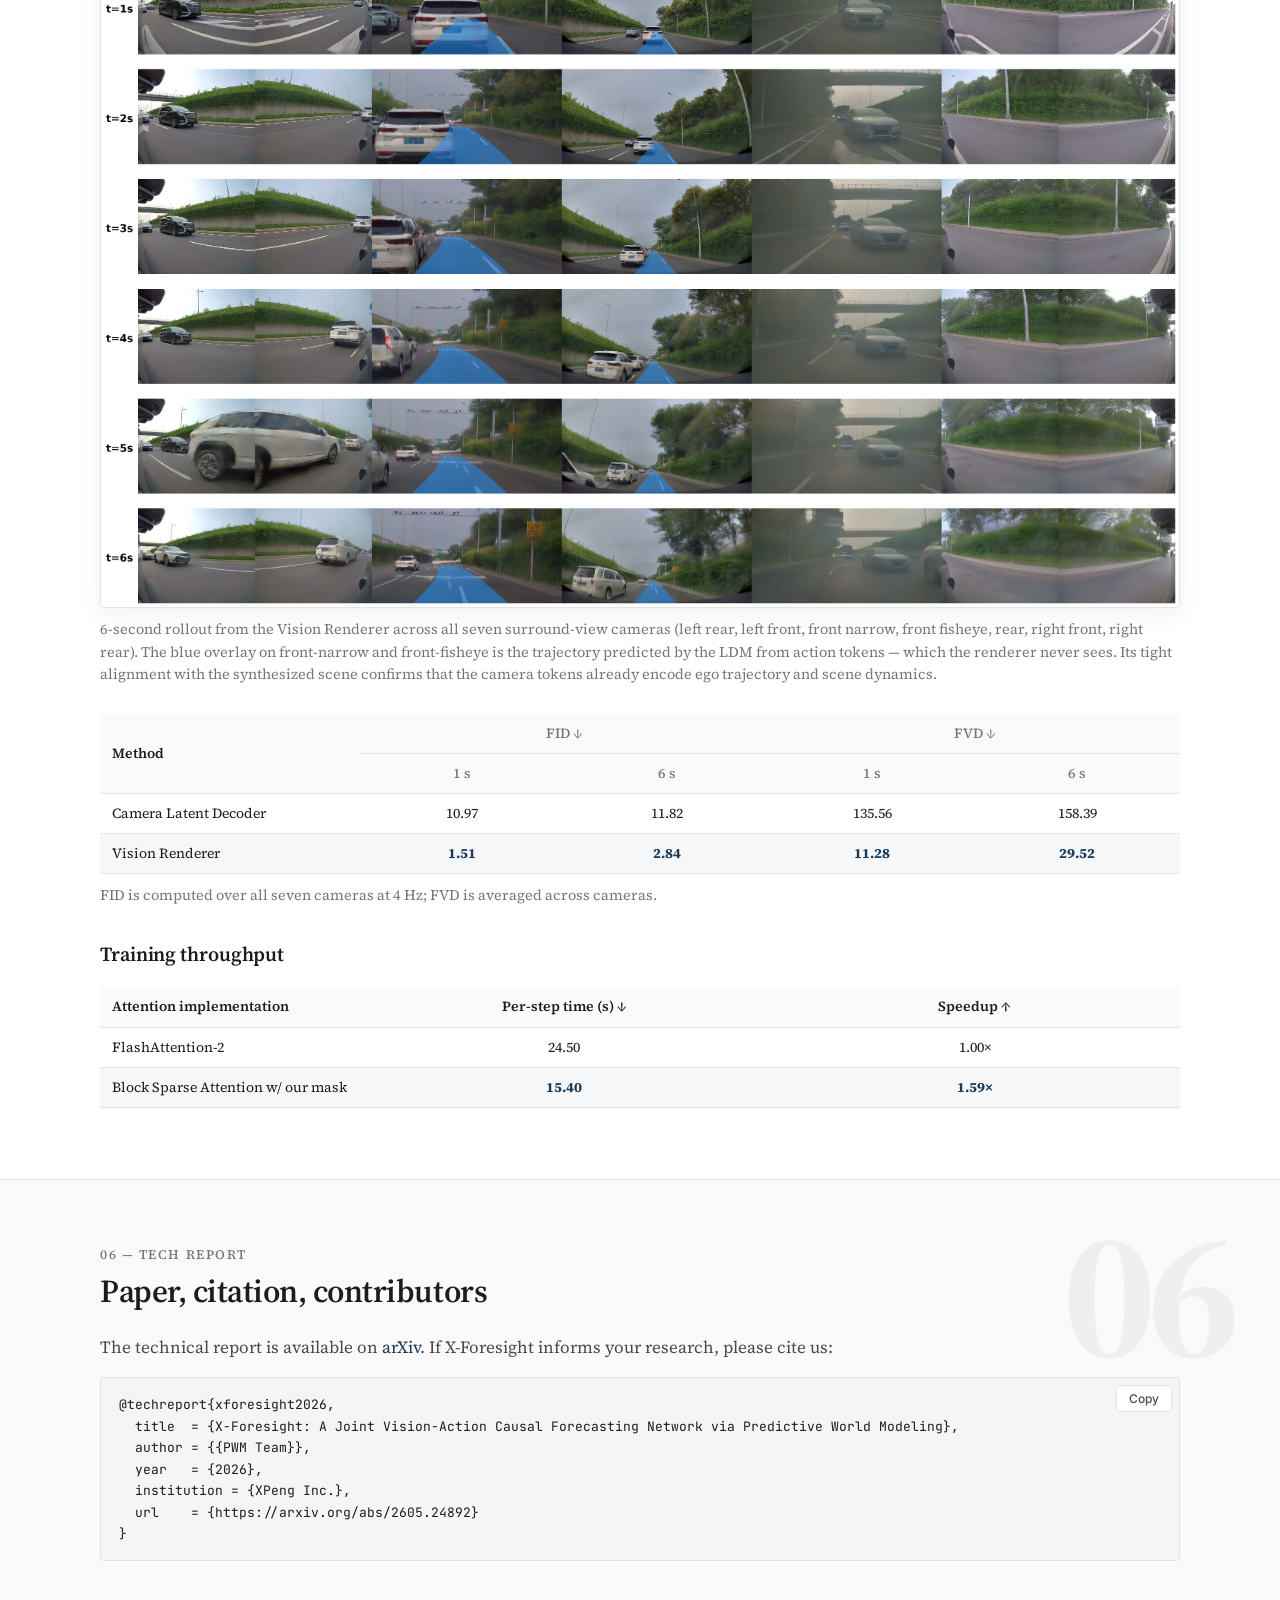
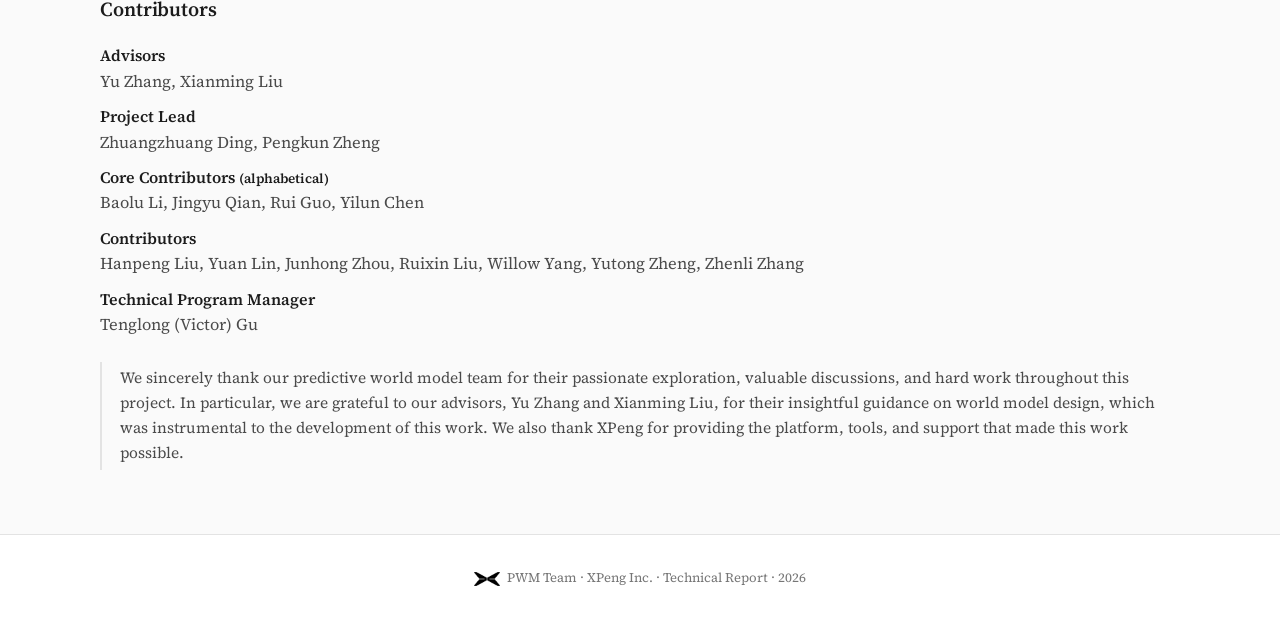
==== commit 43ef3958: "Fix the BibTeX title to the paper's actual title (matches the arXiv record and the site's own h1): "" ====
--- a/en/index.html
+++ b/en/index.html
@@ -499,7 +499,7 @@
       <div class="bibtex-wrap">
         <button class="bibtex-copy" type="button">Copy</button>
         <pre class="bibtex">@techreport{xforesight2026,
-  title  = {X-Foresight: a Predictive World Model Foreseeing High-Fidelity Multi-view Cameras with Real-Time Action Control},
+  title  = {X-Foresight: A Joint Vision-Action Causal Forecasting Network via Predictive World Modeling},
   author = {{PWM Team}},
   year   = {2026},
   institution = {XPeng Inc.},
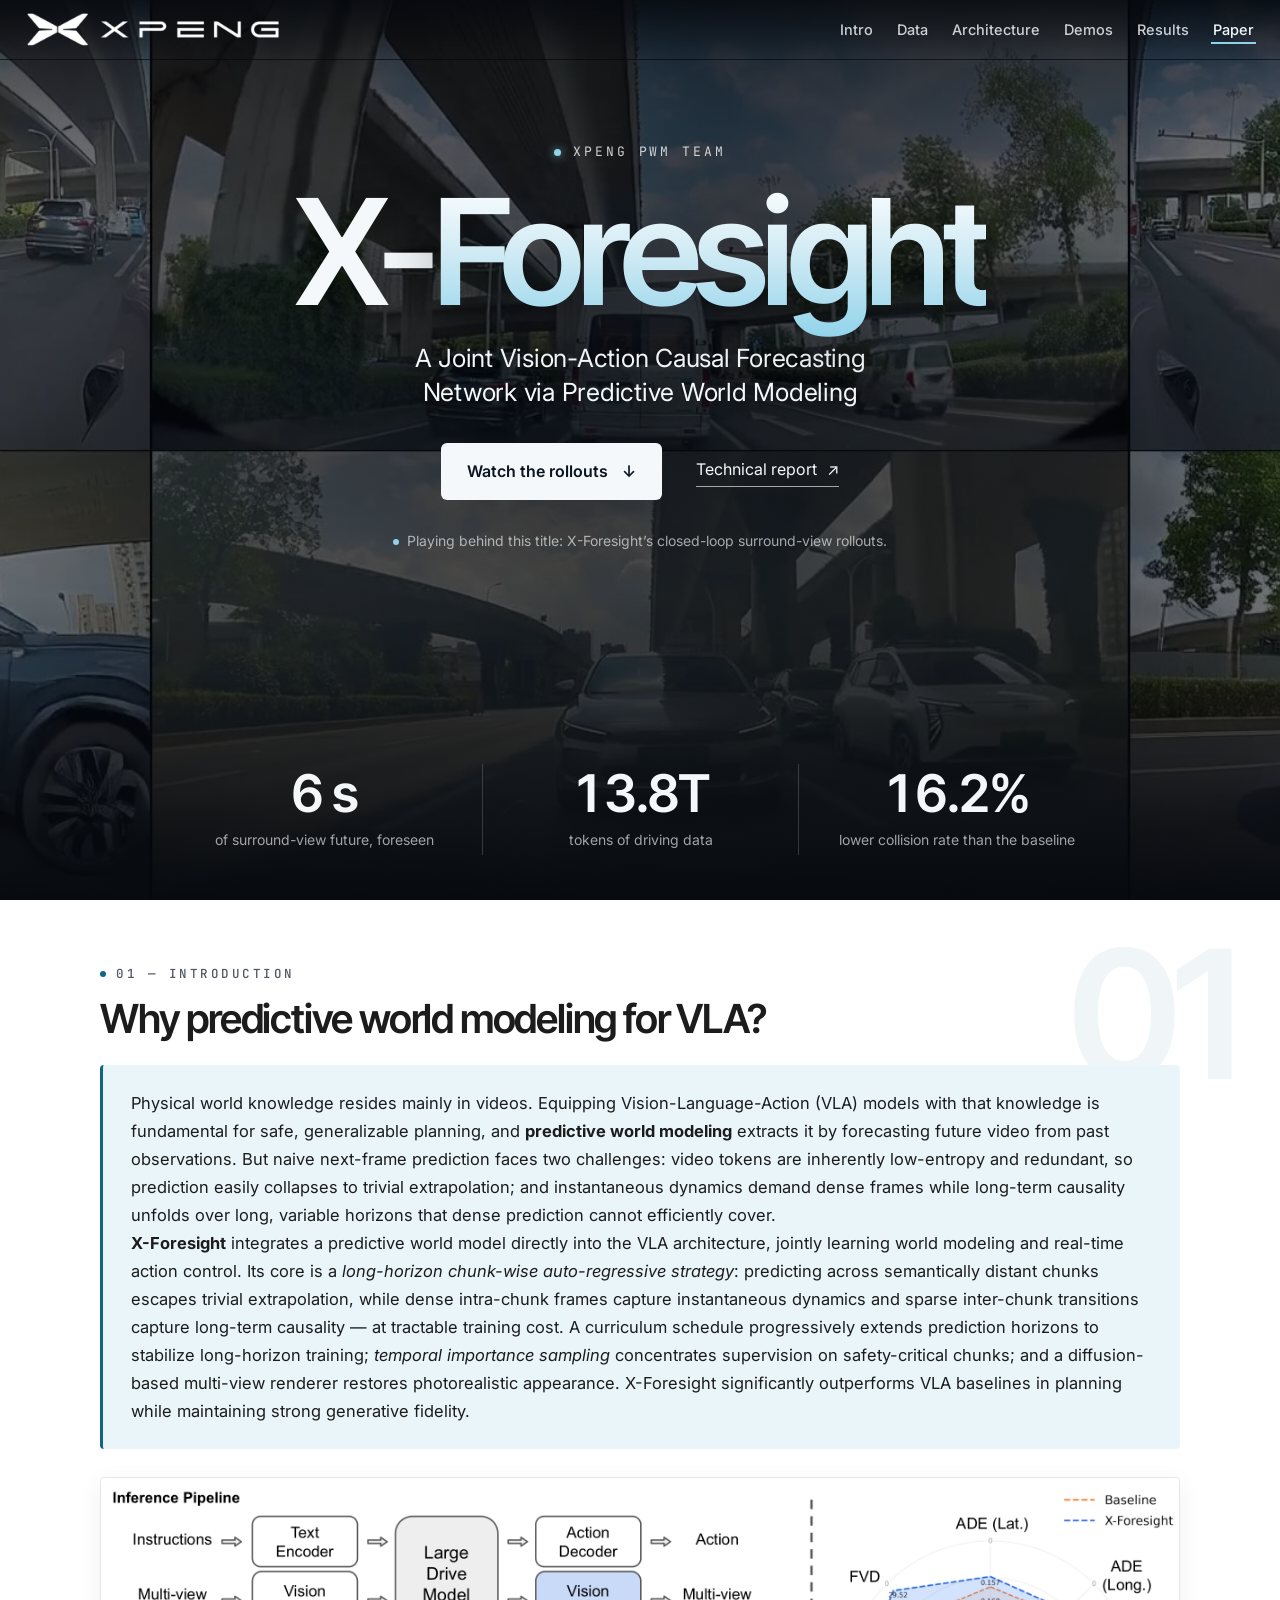
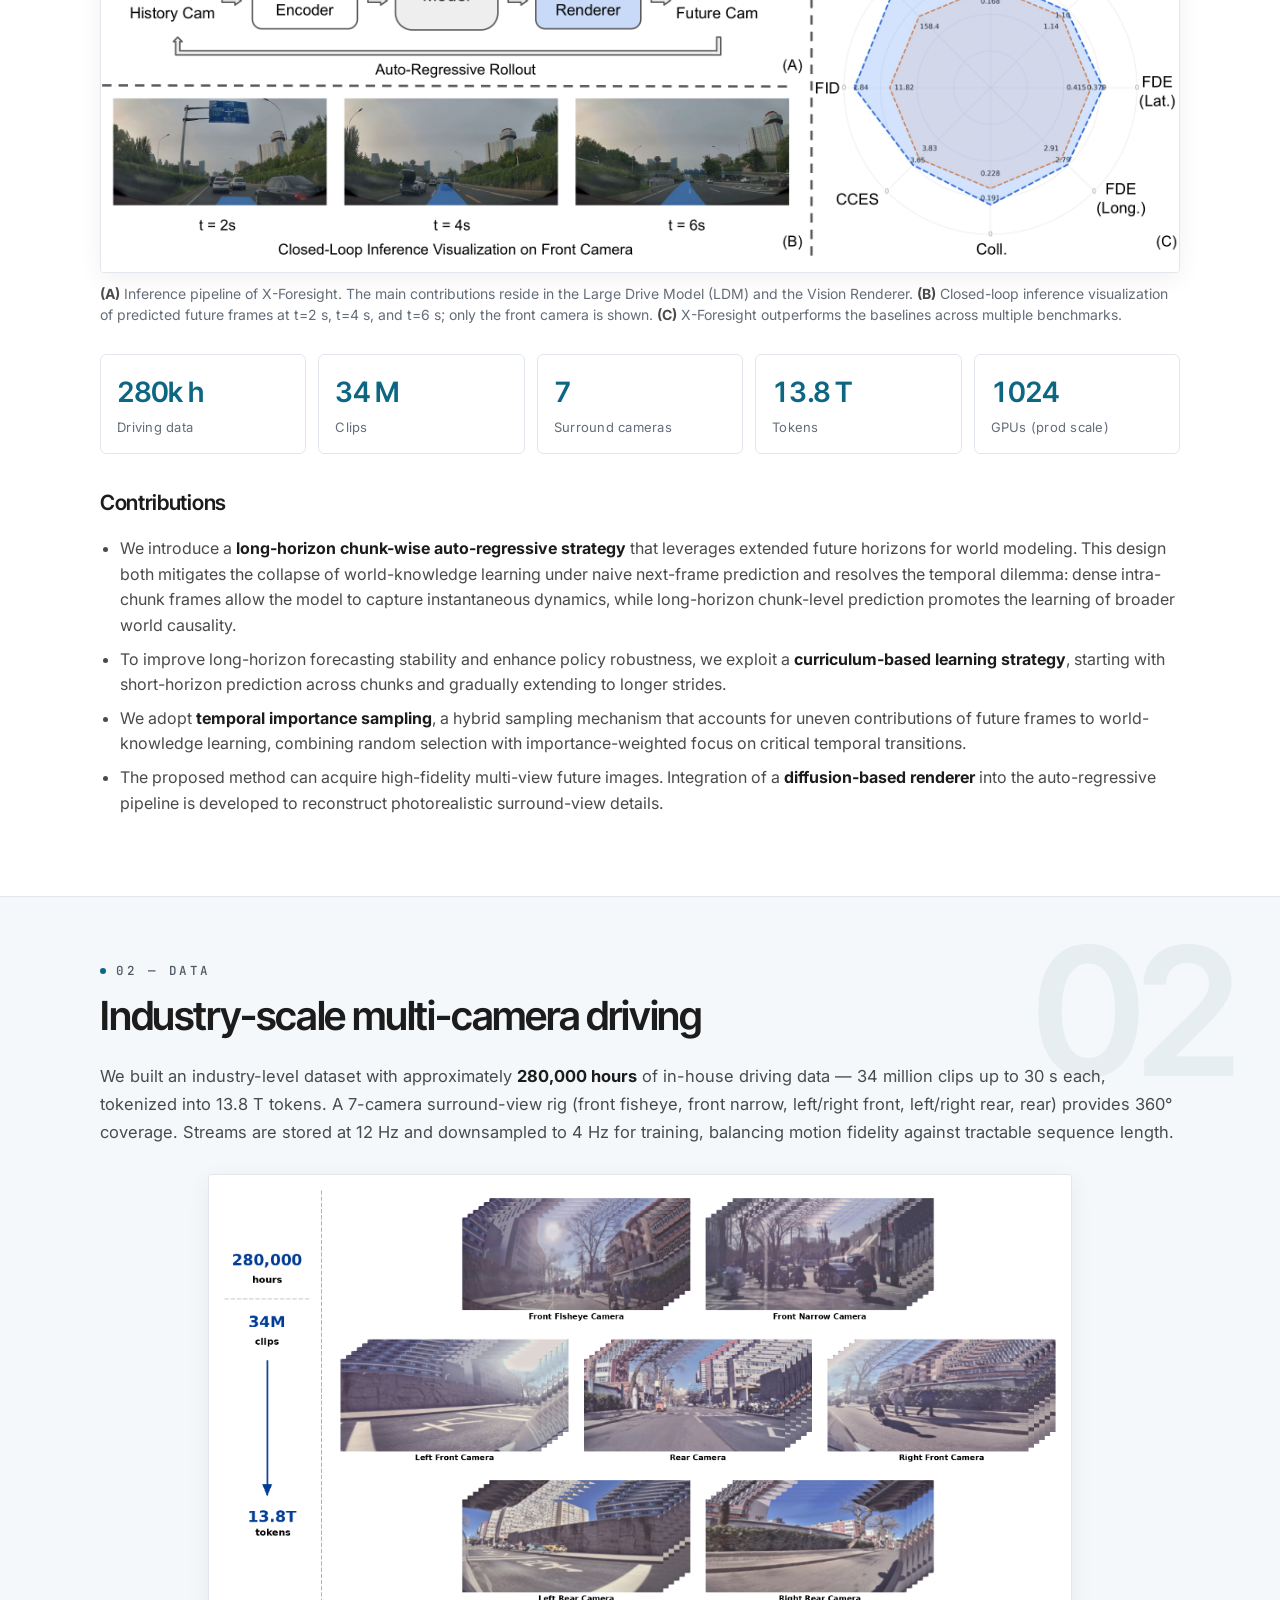
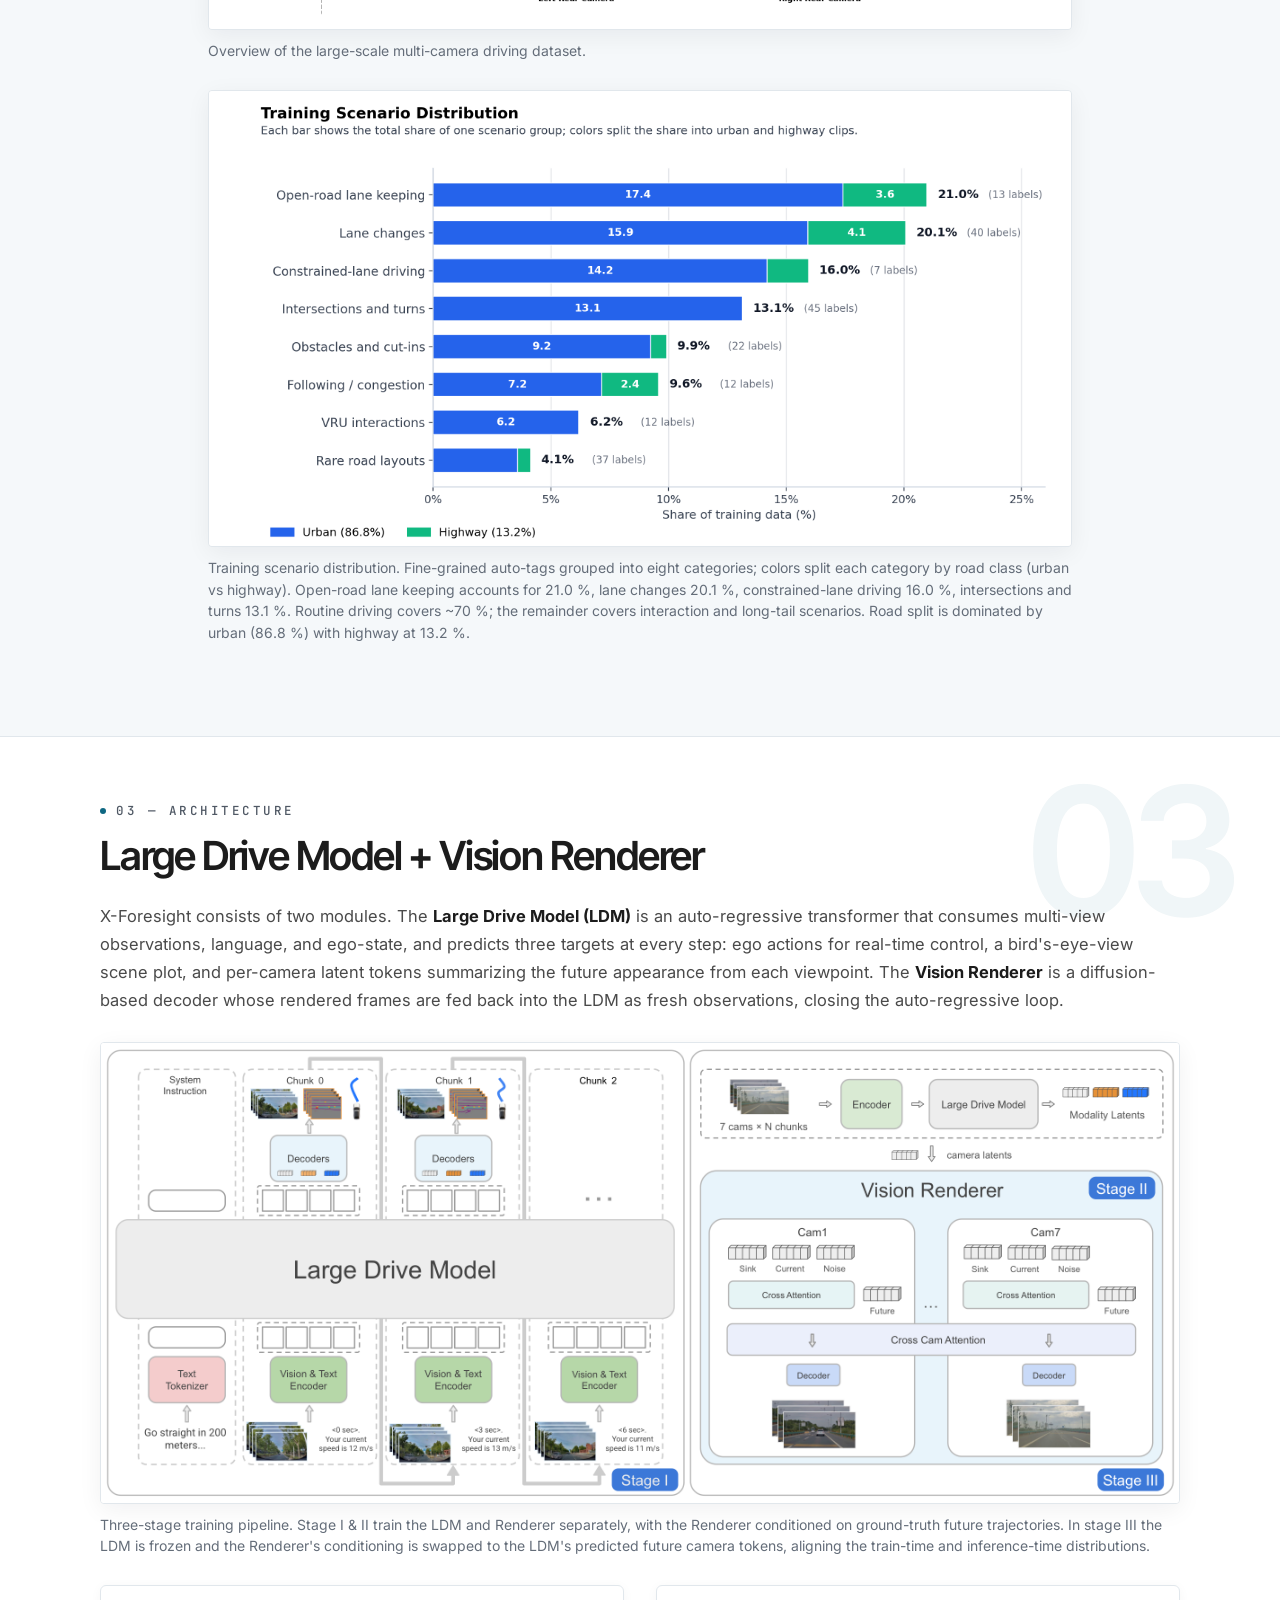
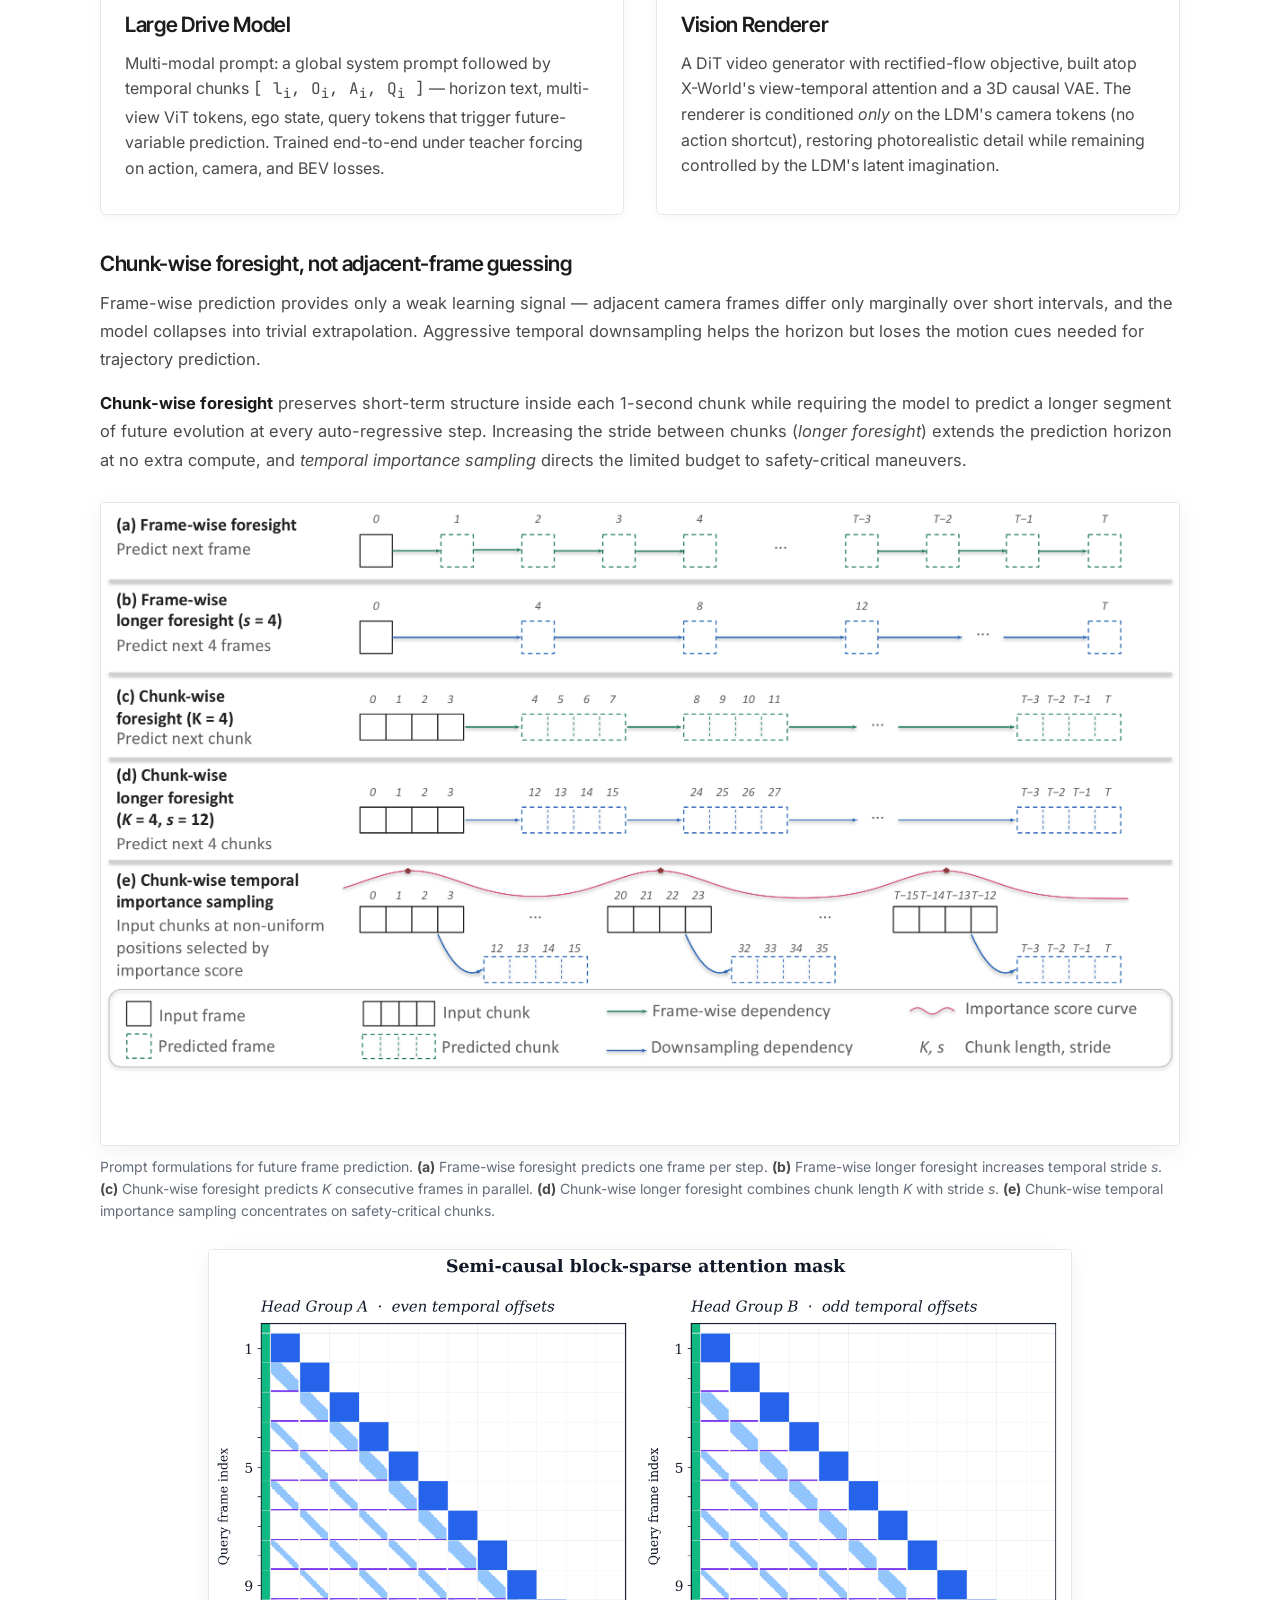
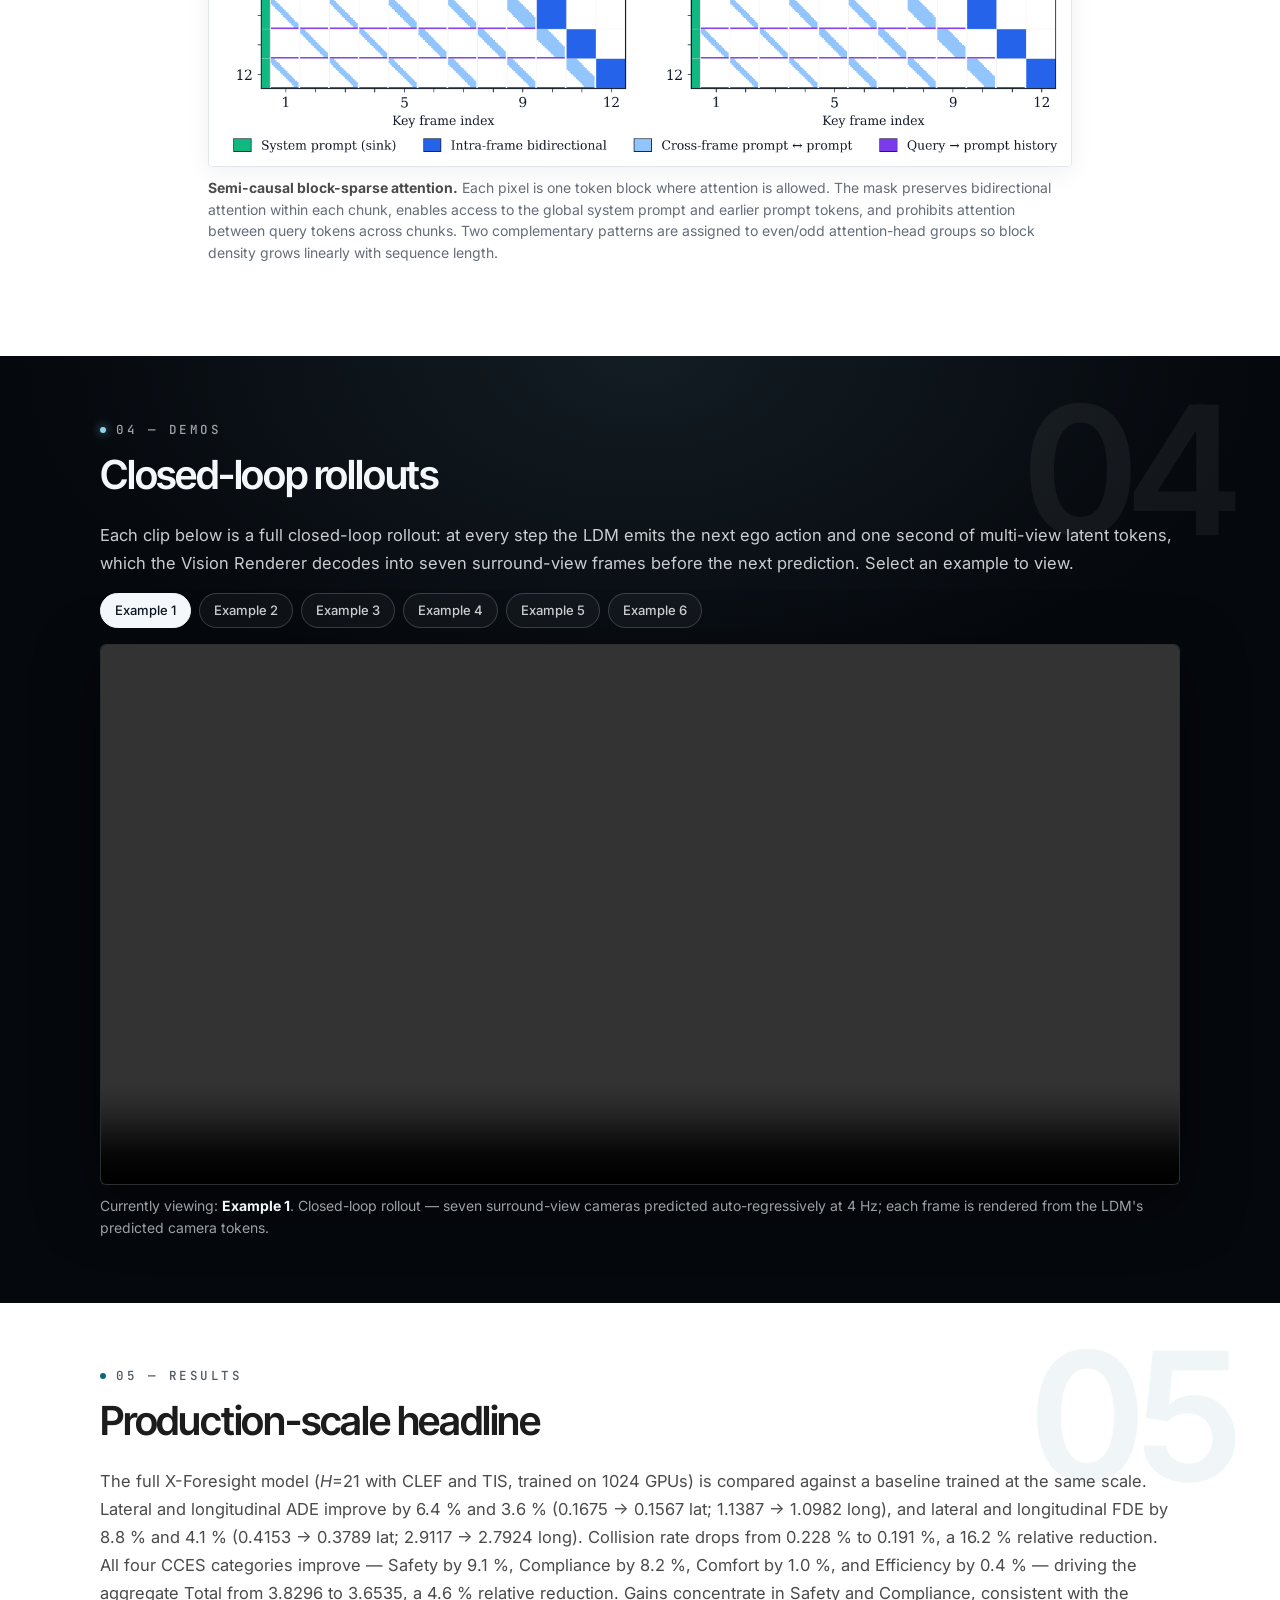
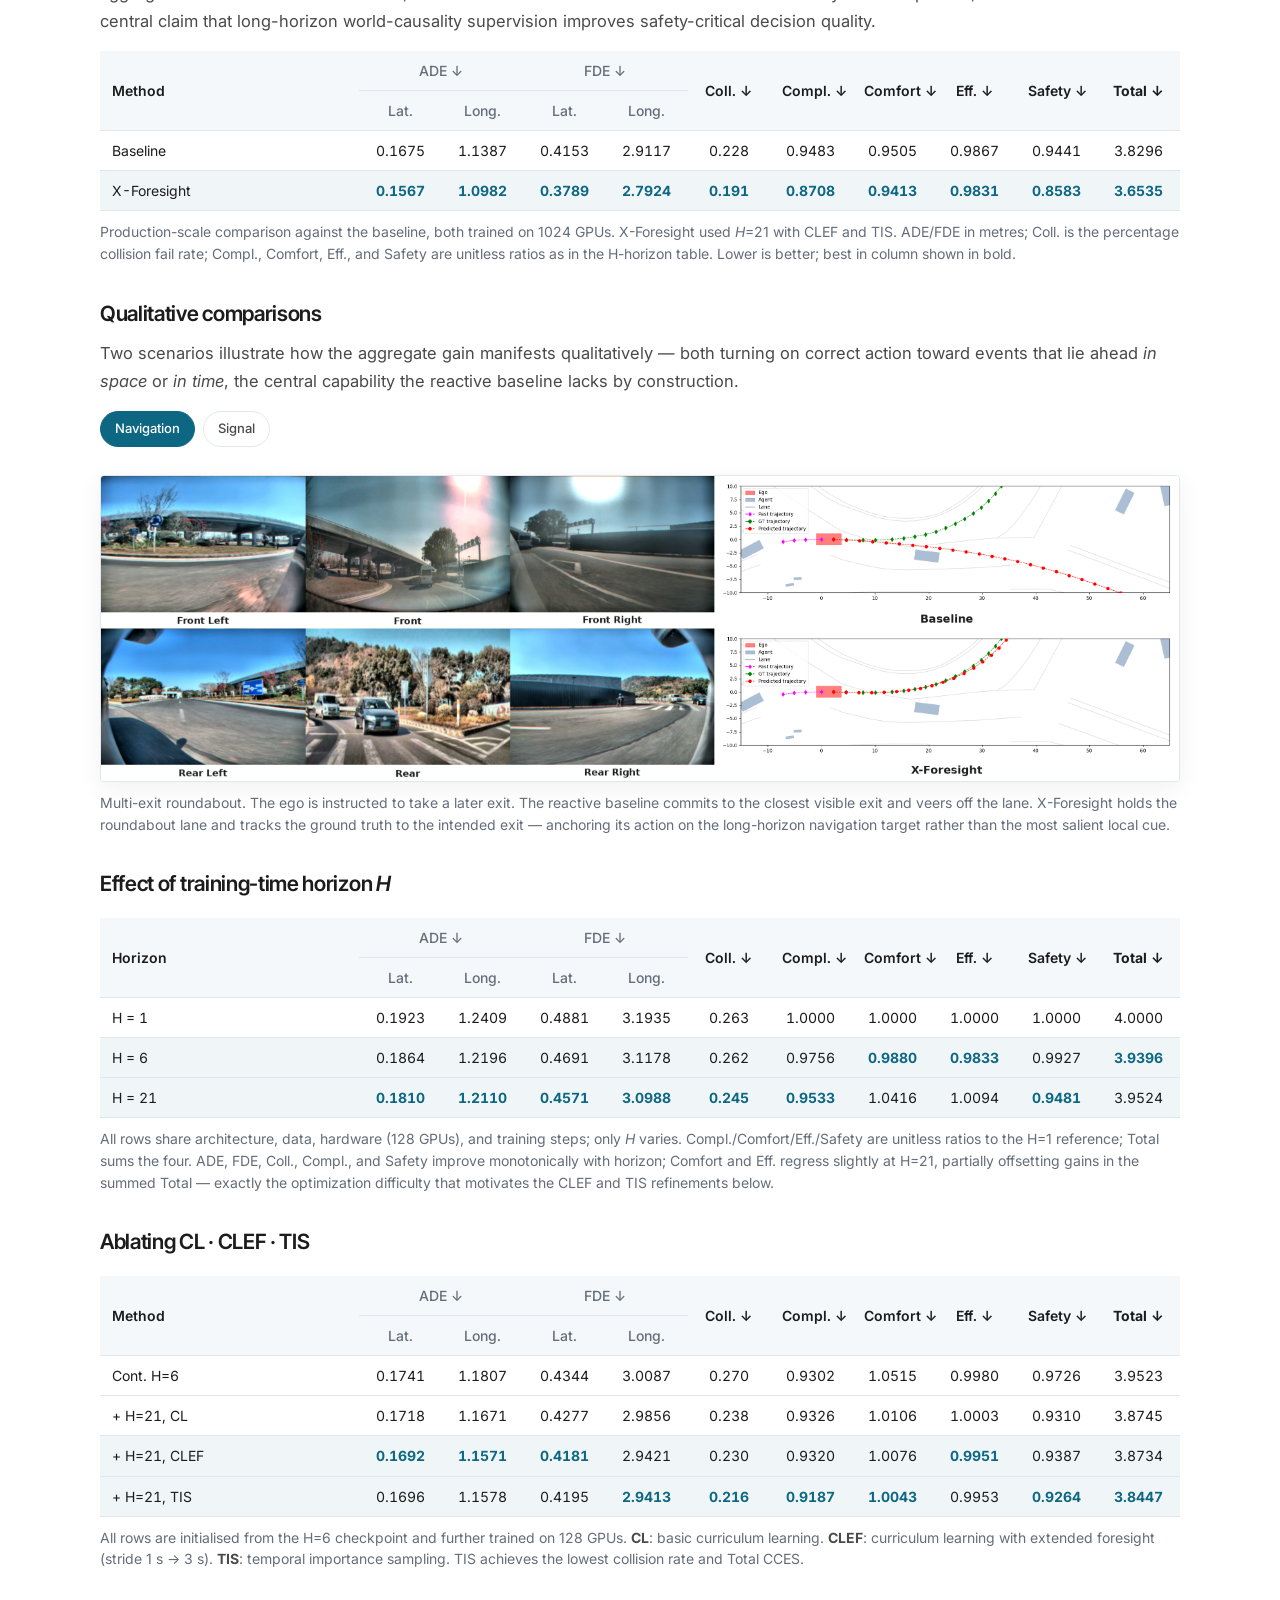
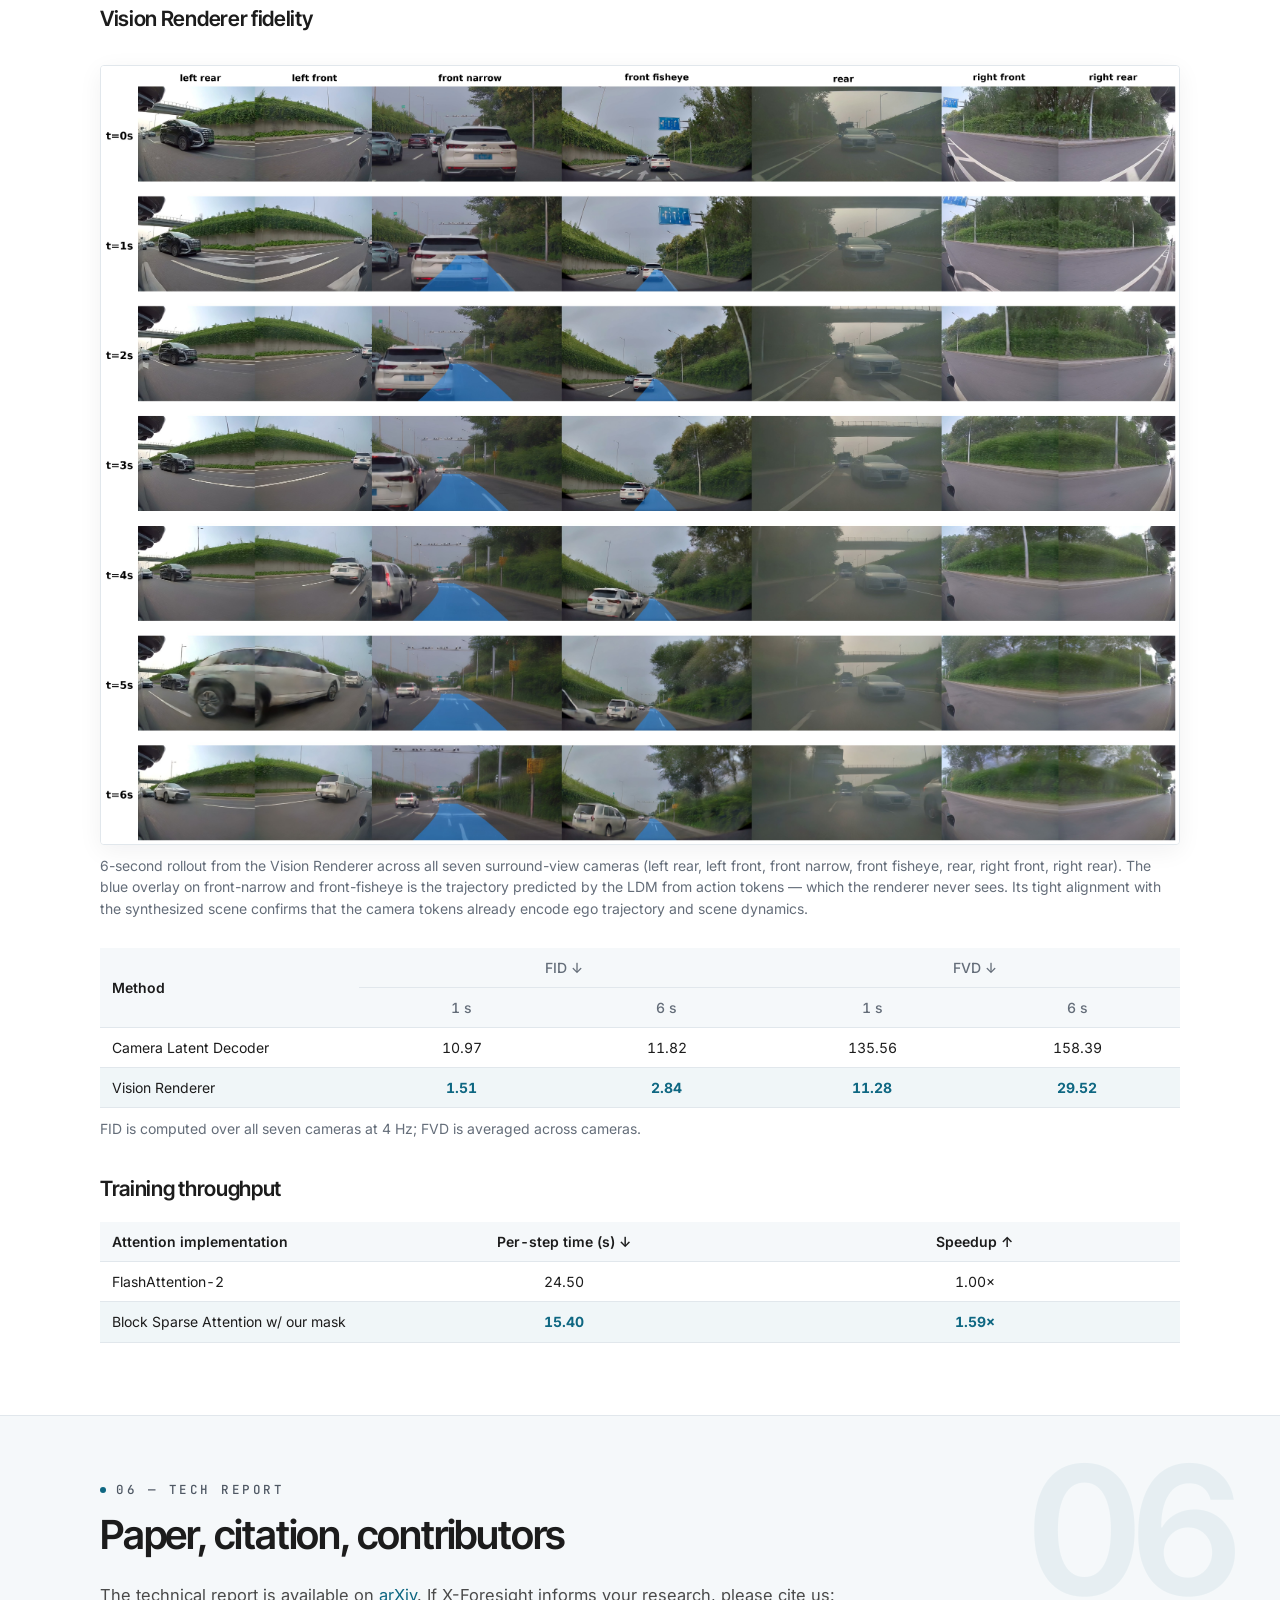
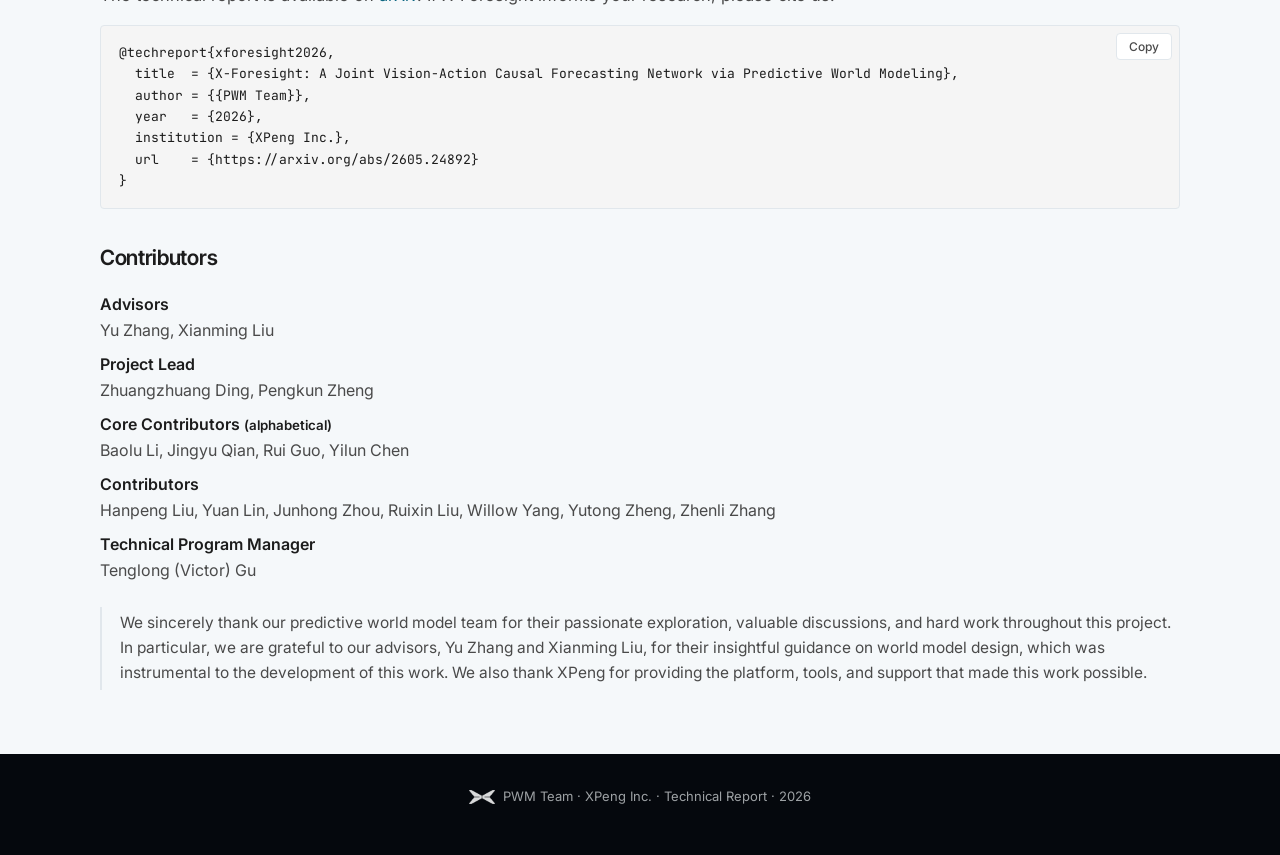
==== commit 9e90e9fa: "Cinematic cover, and a body that matches it Cover: a full-bleed closed-loop surround-view rollout pl" ====
--- a/en/index.html
+++ b/en/index.html
@@ -11,7 +11,7 @@
   <link rel="icon" type="image/png" href="../assets/img/logo.png" />
   <link rel="preconnect" href="https://fonts.googleapis.com" />
   <link rel="preconnect" href="https://fonts.gstatic.com" crossorigin />
-  <link href="https://fonts.googleapis.com/css2?family=Inter:wght@400;500;600;700&family=Source+Serif+4:opsz,wght@8..60,400;8..60,500;8..60,600;8..60,700&family=JetBrains+Mono:wght@400;500;600&family=Noto+Sans+SC:wght@400;500;600&display=swap" rel="stylesheet" />
+  <link href="https://fonts.googleapis.com/css2?family=Inter:wght@400;500;600;700&family=Inter+Tight:wght@500;600;700&family=JetBrains+Mono:wght@400;500;600&family=Noto+Sans+SC:wght@400;500;600&display=swap" rel="stylesheet" />
   <link rel="stylesheet" href="../assets/css/styles.css" />
 </head>
 <body>
@@ -21,6 +21,7 @@
 <nav class="nav">
   <a class="brand" href="./">
     <img class="brand-full" src="../assets/img/full_logo.png" alt="XPENG" />
+    <img class="brand-full brand-white" src="../assets/img/full_logo_white.png" alt="" aria-hidden="true" />
   </a>
   <button class="nav-toggle" type="button" aria-label="Menu" aria-expanded="false">☰</button>
   <ul class="sections">
@@ -36,15 +37,25 @@
 <main>
 
   <!-- ====================== HERO ====================== -->
-  <header class="hero">
-    <h1>X-Foresight: A Joint Vision-Action Causal Forecasting Network via Predictive World Modeling</h1>
-    <div class="authors">PWM Team</div>
-    <div class="affil">
-      <img src="../assets/img/logo.png" alt="XPeng" /> XPeng Inc. · Technical Report · 2026
-    </div>
-    <div class="badges">
-      <a class="badge" href="https://arxiv.org/abs/2605.24892" target="_blank" rel="noopener">arXiv</a>
-      <a class="badge" href="#demo">Demo</a>
+  <header class="hero hero-cine" id="top">
+    <video class="hero-bg" autoplay muted loop playsinline preload="auto" poster="../assets/img/hero_poster.jpg" aria-hidden="true">
+      <source src="../assets/videos/hero.mp4" type="video/mp4" />
+    </video>
+    <div class="hero-shade" aria-hidden="true"></div>
+    <div class="hero-inner">
+      <div class="hero-eyebrow"><span class="dot" aria-hidden="true"></span>XPeng PWM Team</div>
+      <h1 class="hero-title"><span class="x">X-</span><span class="fs">Foresight</span></h1>
+      <p class="hero-sub">A Joint Vision-Action Causal Forecasting Network via Predictive World Modeling</p>
+      <div class="hero-cta">
+        <a class="hero-btn" href="#demo">Watch the rollouts <span aria-hidden="true">&darr;</span></a>
+        <a class="hero-link" href="https://arxiv.org/abs/2605.24892" target="_blank" rel="noopener">Technical report <span aria-hidden="true">&#8599;</span></a>
+      </div>
+      <p class="hero-note"><span class="dot" aria-hidden="true"></span>Playing behind this title: X-Foresight&rsquo;s closed-loop surround-view rollouts.</p>
+    </div>
+    <div class="hero-stats">
+      <div class="hero-stat"><b>6 s</b><span>of surround-view future, foreseen</span></div>
+      <div class="hero-stat"><b>13.8T</b><span>tokens of driving data</span></div>
+      <div class="hero-stat"><b>16.2%</b><span>lower collision rate than the baseline</span></div>
     </div>
   </header>
 
--- a/assets/css/styles.css
+++ b/assets/css/styles.css
@@ -718,3 +718,295 @@
 table.results tbody tr:has(td.best):hover {
   background: rgba(26, 58, 92, 0.08);
 }
+
+/* ----- v4: cinematic cover (matches the X-World / WorldGPT covers) -------- */
+/* Full-bleed closed-loop surround rollout behind a dark scrim; the nav turns
+   dark while it sits over the cover (main.js toggles .nav.on-hero). */
+:root {
+  --cover-bg: #05080d;
+  --cover-ink: #f4f8fa;
+  --cover-ink-soft: rgba(244, 248, 250, 0.82);
+  --cover-ink-mute: rgba(244, 248, 250, 0.64);
+  --cover-accent: #8fd3ea;
+  --cover-rule: rgba(244, 248, 250, 0.18);
+  --display: "Inter Tight", "Inter", -apple-system, BlinkMacSystemFont, "Helvetica Neue", system-ui, sans-serif;
+}
+.hero.hero-cine {
+  margin-top: calc(-1 * var(--nav-h));
+  padding: calc(var(--nav-h) + clamp(56px, 9vh, 120px)) 0 0;
+  min-height: max(620px, 100vh);
+  min-height: max(620px, 100svh);  /* full screen, like the X-World / WorldGPT covers */
+  display: flex;
+  flex-direction: column;
+  justify-content: space-between;
+  background: var(--cover-bg);
+  color: var(--cover-ink);
+  text-align: center;
+}
+.hero.hero-cine::before { content: none; }
+.hero-cine .hero-bg {
+  position: absolute; inset: 0;
+  width: 100%; height: 100%;
+  object-fit: cover;
+  opacity: 0.62;
+  z-index: 0;
+}
+.hero-cine .hero-shade {
+  position: absolute; inset: 0; z-index: 0;
+  background:
+    radial-gradient(ellipse 62% 48% at 50% 46%, rgba(5, 8, 13, 0.62) 0%, rgba(5, 8, 13, 0.28) 62%, rgba(5, 8, 13, 0) 100%),
+    linear-gradient(180deg, rgba(5, 8, 13, 0.70) 0%, rgba(5, 8, 13, 0.10) 26%, rgba(5, 8, 13, 0.25) 66%, rgba(5, 8, 13, 0.96) 100%);
+}
+.hero-cine .hero-inner {
+  position: relative; z-index: 1;
+  max-width: 1000px;
+  margin: 0 auto;
+  padding: 0 max(16px, env(safe-area-inset-right, 0px)) 0 max(16px, env(safe-area-inset-left, 0px));
+  display: flex; flex-direction: column; align-items: center;
+}
+.hero-cine .dot {
+  display: inline-block; width: 7px; height: 7px; border-radius: 50%;
+  background: var(--cover-accent);
+  box-shadow: 0 0 10px rgba(143, 211, 234, 0.8);
+  margin-right: 12px; vertical-align: middle;
+}
+.hero-cine .hero-eyebrow {
+  font-family: var(--mono);
+  font-size: 13px;
+  letter-spacing: 0.22em;
+  text-transform: uppercase;
+  color: var(--cover-ink-soft);
+}
+.hero-cine .hero-title {
+  font-family: var(--display);
+  font-weight: 600;
+  font-size: clamp(58px, 11.5vw, 156px);
+  line-height: 0.92;
+  letter-spacing: -0.05em;
+  margin: 22px 0 22px;
+  max-width: none;
+  color: var(--cover-ink);
+  text-shadow: 0 6px 40px rgba(0, 0, 0, 0.45);
+}
+.hero-cine .hero-title .fs {
+  background: linear-gradient(180deg, #ffffff 8%, #cfeaf4 52%, var(--cover-accent) 100%);
+  -webkit-background-clip: text; background-clip: text;
+  -webkit-text-fill-color: transparent;
+  text-shadow: none;
+  filter: drop-shadow(0 6px 30px rgba(0, 0, 0, 0.45));
+}
+.hero-cine .hero-sub {
+  font-family: var(--sans);
+  font-weight: 400;
+  font-size: clamp(17px, 2.1vw, 25px);
+  line-height: 1.35;
+  letter-spacing: -0.01em;
+  color: var(--cover-ink);
+  max-width: 820px;
+  margin: 0 0 34px;
+  text-wrap: balance;
+  text-shadow: 0 2px 18px rgba(0, 0, 0, 0.6);
+}
+.hero-cine .hero-cta {
+  display: flex; flex-wrap: wrap; align-items: center; justify-content: center;
+  gap: 18px 34px;
+}
+.hero-cine .hero-btn {
+  display: inline-flex; align-items: center; gap: 14px;
+  font-family: var(--sans); font-weight: 600; font-size: 16px;
+  padding: 15px 26px;
+  border-radius: 6px;
+  background: var(--cover-ink);
+  color: #0b1420;
+  transition: background .15s, transform .15s;
+}
+.hero-cine .hero-btn:hover { background: #ffffff; text-decoration: none; transform: translateY(-1px); }
+.hero-cine .hero-link {
+  font-family: var(--sans); font-size: 16px;
+  color: var(--cover-ink);
+  padding-bottom: 3px;
+  border-bottom: 1px solid var(--cover-ink-mute);
+  display: inline-flex; gap: 10px;
+}
+.hero-cine .hero-link:hover { text-decoration: none; border-bottom-color: var(--cover-ink); }
+.hero-cine .hero-btn:focus-visible, .hero-cine .hero-link:focus-visible {
+  outline: 2px solid var(--cover-accent); outline-offset: 3px;
+}
+.hero-cine .hero-note {
+  font-family: var(--sans);
+  font-size: 14px;
+  line-height: 1.5;
+  color: var(--cover-ink-mute);
+  margin: 30px 0 0;
+  max-width: 560px;
+}
+.hero-cine .hero-note .dot { width: 6px; height: 6px; margin-right: 8px; box-shadow: none; }
+.hero-cine .hero-stats {
+  position: relative; z-index: 1;
+  display: grid; grid-template-columns: repeat(3, minmax(0, 1fr));
+  max-width: 980px; width: 100%;
+  margin: clamp(48px, 8vh, 96px) auto 0;
+  padding: 0 max(16px, env(safe-area-inset-right, 0px)) clamp(28px, 5vh, 48px) max(16px, env(safe-area-inset-left, 0px));
+}
+.hero-cine .hero-stat {
+  display: flex; flex-direction: column; align-items: center; gap: 8px;
+  padding: 4px 12px;
+  border-left: 1px solid var(--cover-rule);
+  min-width: 0;
+}
+.hero-cine .hero-stat:first-child { border-left: none; }
+.hero-cine .hero-stat b {
+  font-family: var(--display);
+  font-weight: 600;
+  font-size: clamp(30px, 4.4vw, 52px);
+  letter-spacing: -0.03em;
+  line-height: 1;
+  color: var(--cover-ink);
+  font-variant-numeric: tabular-nums;
+}
+.hero-cine .hero-stat span {
+  font-family: var(--sans);
+  font-size: 14px;
+  color: var(--cover-ink-mute);
+}
+@media (max-width: 760px) {
+  .hero.hero-cine { padding-top: calc(var(--nav-h) + 56px); min-height: 0; }
+  .hero-cine .hero-eyebrow { font-size: 11px; letter-spacing: 0.18em; }
+  .hero-cine .hero-stat { padding: 2px 6px; gap: 6px; }
+  .hero-cine .hero-stat b { font-size: 26px; }
+  .hero-cine .hero-stat span { font-size: 12px; line-height: 1.3; }
+}
+@media (prefers-reduced-motion: reduce) {
+  .hero-cine .hero-btn { transition: none; }
+}
+
+/* Nav while it floats over the cover (desktop; the mobile dropdown keeps its white panel). */
+.nav { transition: background .25s, border-color .25s; }
+.nav.on-hero {
+  background: linear-gradient(180deg, rgba(5, 8, 13, 0.72) 0%, rgba(5, 8, 13, 0.0) 100%);
+  border-bottom-color: transparent;
+  backdrop-filter: none; -webkit-backdrop-filter: none;
+}
+.nav .brand .brand-white { display: none; }
+.nav.on-hero .brand .brand-full { display: none; }
+.nav.on-hero .brand .brand-white { display: block; }  /* white-on-transparent copy of the opaque black-on-white logo */
+.nav.on-hero .nav-toggle { color: var(--cover-ink); }
+@media (min-width: 761px) {
+  .nav.on-hero ul a { color: var(--cover-ink-soft); }
+  .nav.on-hero ul a:hover { color: var(--cover-ink); }
+  .nav.on-hero ul a.active { color: var(--cover-ink); border-bottom-color: var(--cover-accent); }
+}
+
+/* ----- v5: carry the cover's look into the body ----------------------------
+   The body stays light (the paper figures are white-ground PNGs), but it now
+   speaks the cover's language: Inter / Inter Tight instead of the serif, the
+   cover's cyan as the accent (a deeper shade that reads on white), mono
+   eyebrows with the cyan dot, and two dark bands — Demos and the footer — so
+   the page opens and closes on the cover's night-blue. */
+:root {
+  --accent: #0e6782;        /* cover cyan (#8fd3ea) taken dark enough for text on white */
+  --accent-soft: #eaf5f9;
+  --accent-tint: rgba(14, 103, 130, 0.06);
+  --bg-alt: #f5f8fa;
+  --rule: #e1e7ec;
+  --muted: #646d79;
+  --serif: var(--sans);     /* every former serif rule now resolves to Inter */
+}
+body { font-size: 16px; line-height: 1.65; }
+
+/* Headings and numerals in the cover's display face. */
+section h2 {
+  font-family: var(--display);
+  font-size: clamp(28px, 3.4vw, 40px);
+  font-weight: 600;
+  letter-spacing: -0.03em;
+  line-height: 1.1;
+}
+section h3 {
+  font-family: var(--display);
+  font-size: 21px;
+  font-weight: 600;
+  letter-spacing: -0.015em;
+}
+section[data-num]::before {
+  font-family: var(--display);
+  font-weight: 600;
+  letter-spacing: -0.05em;
+  opacity: 0.06;
+}
+.section-label {
+  font-family: var(--mono);
+  font-size: 12.5px;
+  font-weight: 500;
+  letter-spacing: 0.2em;
+  color: #4f5864;
+  margin-bottom: 12px;
+  display: flex; align-items: center;
+}
+.section-label::before {
+  content: "";
+  width: 6px; height: 6px; border-radius: 50%;
+  background: var(--accent);
+  margin-right: 10px;
+  flex: none;
+}
+.prose p { font-size: 16.5px; line-height: 1.7; }
+ul.bullets li, .card p, .contributors dd { font-size: 16px; }
+figcaption, .demo-caption { font-size: 14px; }
+.kv .stat .num {
+  font-family: var(--display);
+  font-weight: 600;
+  font-size: 28px;
+  letter-spacing: -0.03em;
+}
+.nav ul a { font-family: var(--sans); font-size: 14.5px; font-weight: 500; }
+
+/* Accent-derived tints that were hard-coded to the old navy. */
+table.results tbody tr:has(td.best) { background: var(--accent-tint); }
+table.results tbody tr:has(td.best):hover { background: rgba(14, 103, 130, 0.10); }
+.scroll-progress {
+  background: linear-gradient(90deg, var(--accent), #8fd3ea);
+  box-shadow: 0 0 10px rgba(143, 211, 234, 0.6);
+}
+
+/* Demos: the cover's night-blue, so "Watch the rollouts" lands in the same world. */
+section#demo {
+  background:
+    radial-gradient(ellipse 70% 55% at 50% 0%, rgba(143, 211, 234, 0.10) 0%, rgba(143, 211, 234, 0) 70%),
+    var(--cover-bg);
+  color: var(--cover-ink);
+  border-top: none;
+}
+section#demo::before { color: #ffffff; opacity: 0.05; }
+section#demo + section { border-top: none; }
+section#demo h2 { color: var(--cover-ink); }
+section#demo .section-label { color: var(--cover-ink-mute); }
+section#demo .section-label::before { background: var(--cover-accent); box-shadow: 0 0 10px rgba(143, 211, 234, 0.8); }
+section#demo .prose p { color: var(--cover-ink-soft); }
+section#demo .demo-picker button {
+  background: rgba(244, 248, 250, 0.04);
+  border-color: var(--cover-rule);
+  color: var(--cover-ink-soft);
+}
+section#demo .demo-picker button:hover { border-color: var(--cover-accent); color: var(--cover-ink); }
+section#demo .demo-picker button.active {
+  background: var(--cover-ink);
+  border-color: var(--cover-ink);
+  color: #0b1420;
+}
+section#demo .demo-picker button:focus-visible { outline: 2px solid var(--cover-accent); outline-offset: 2px; }
+section#demo .demo-player {
+  border-color: var(--cover-rule);
+  box-shadow: 0 18px 60px rgba(0, 0, 0, 0.55);
+}
+section#demo .demo-caption { color: var(--cover-ink-mute); }
+section#demo .demo-caption strong { color: var(--cover-ink); }
+
+/* Footer closes on the same dark. */
+footer {
+  background: var(--cover-bg);
+  color: var(--cover-ink-mute);
+  border-top: none;
+  font-family: var(--sans);
+}
+footer img { filter: brightness(0) invert(1); opacity: 0.85; }
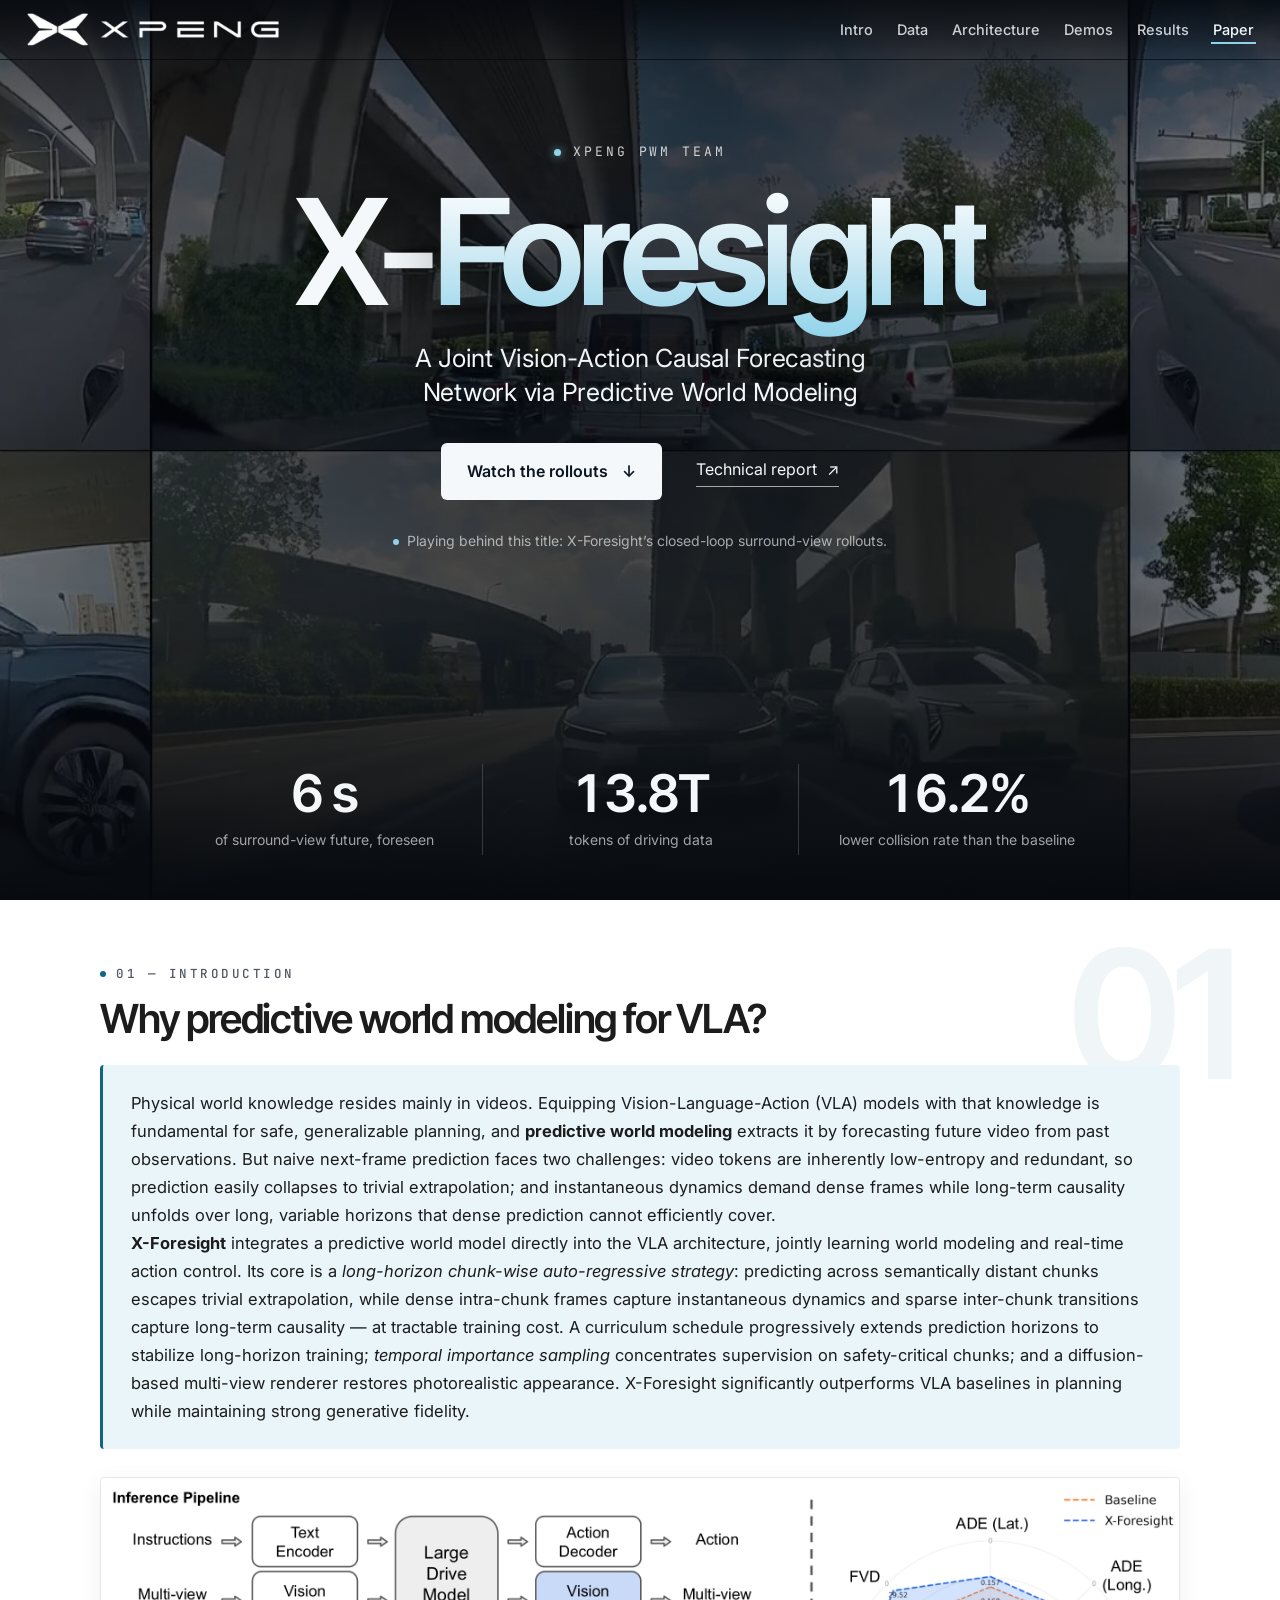
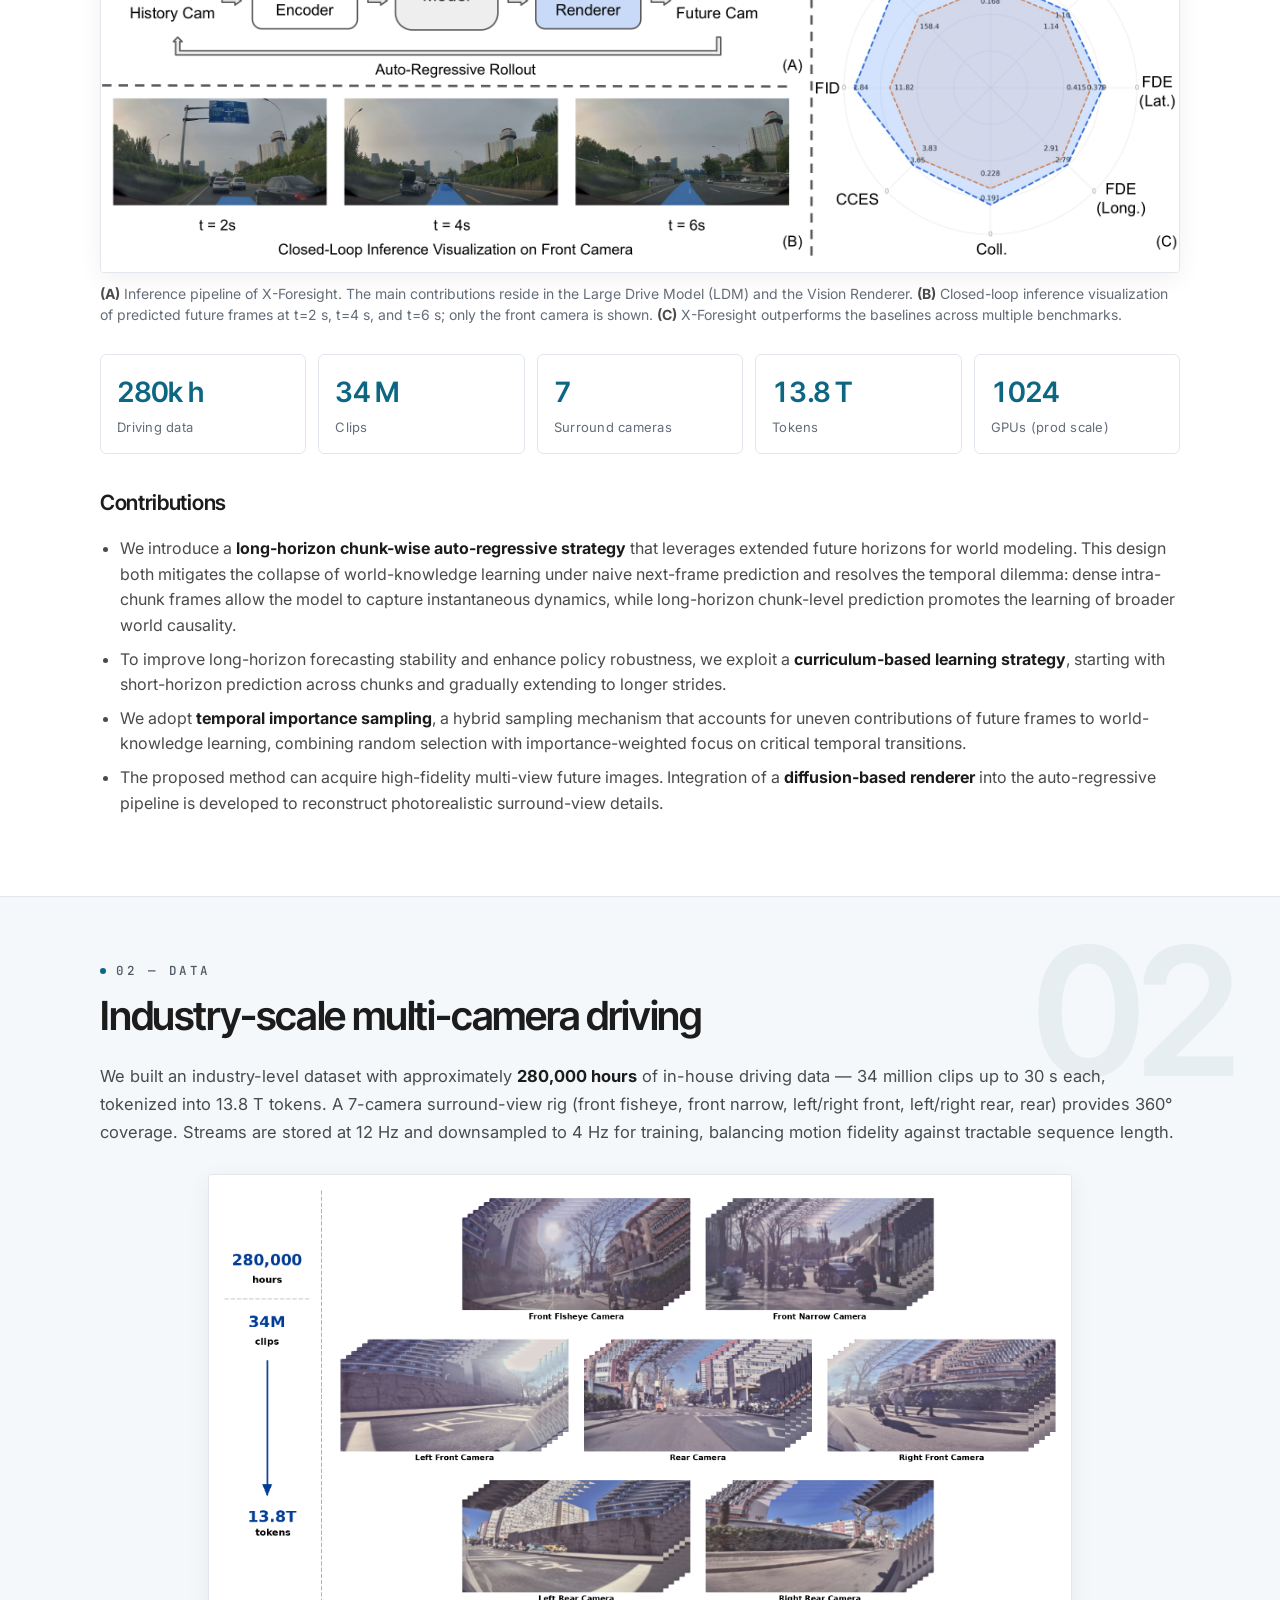
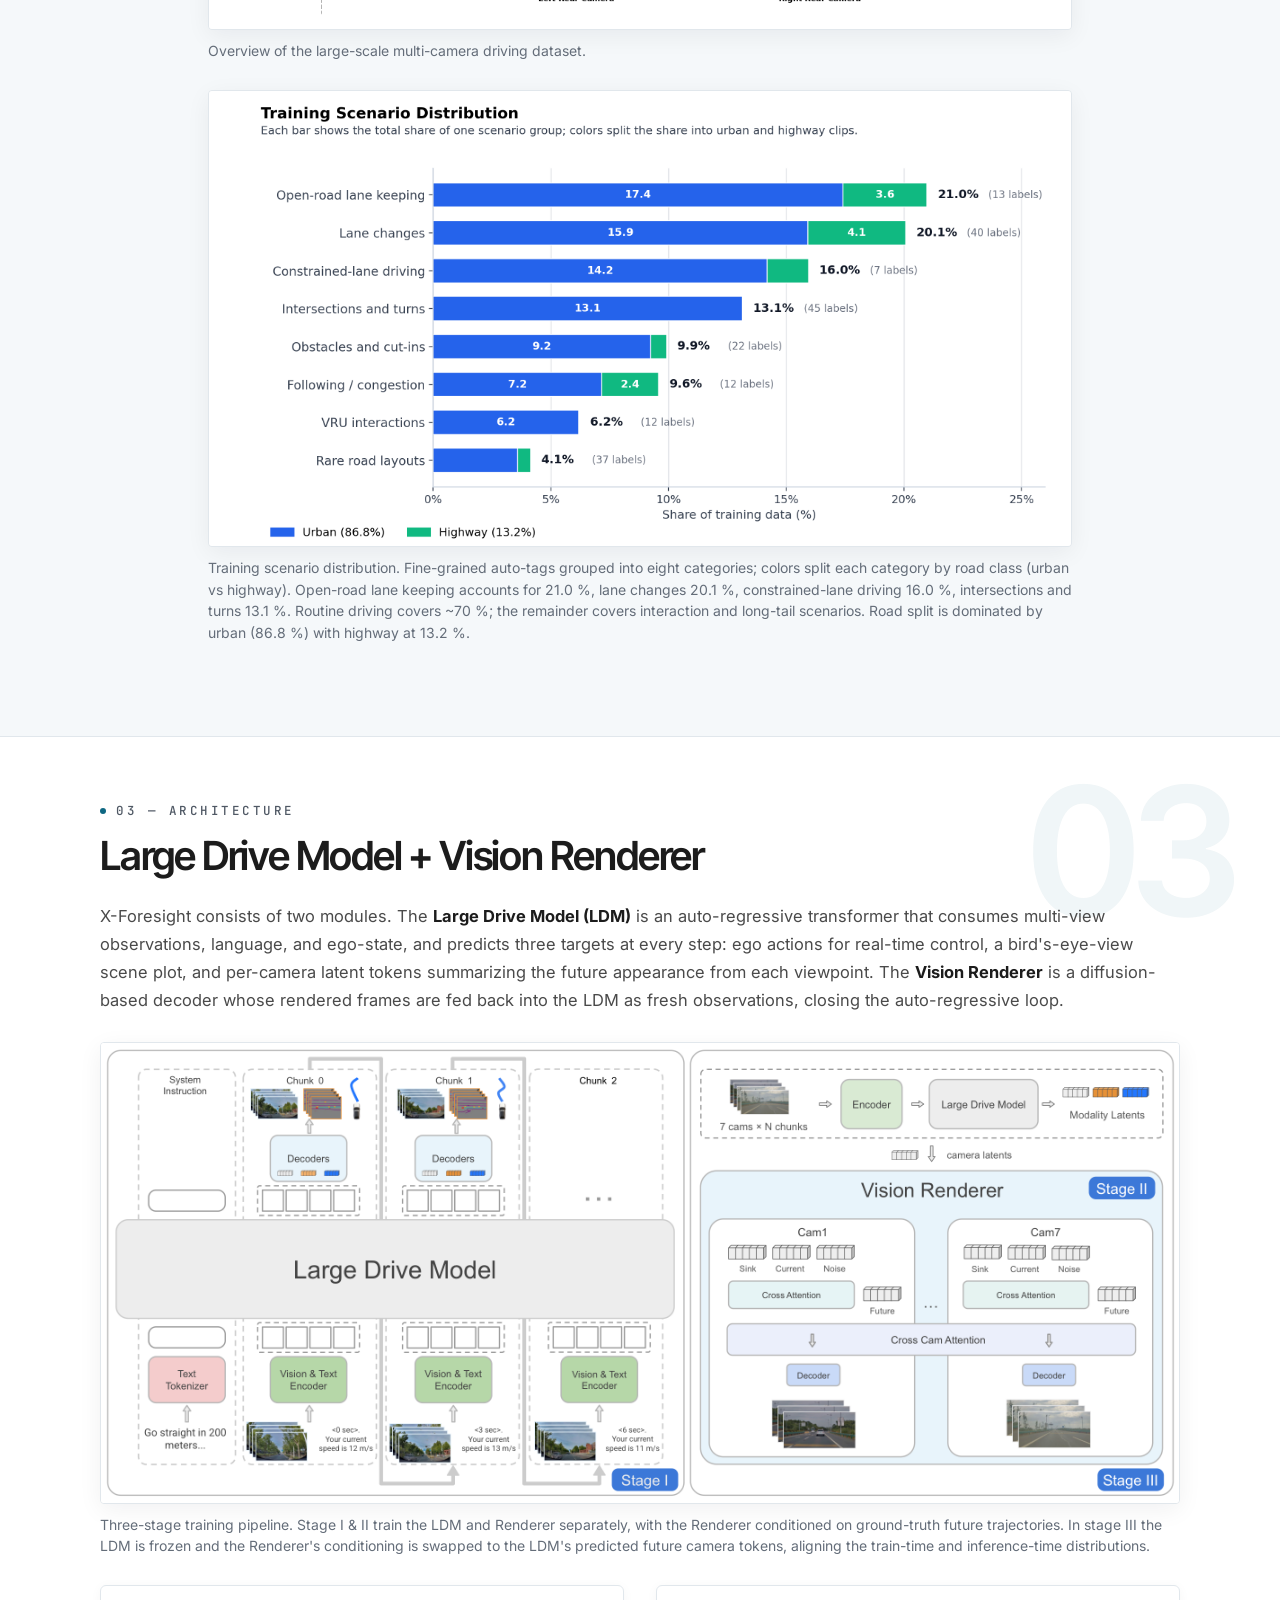
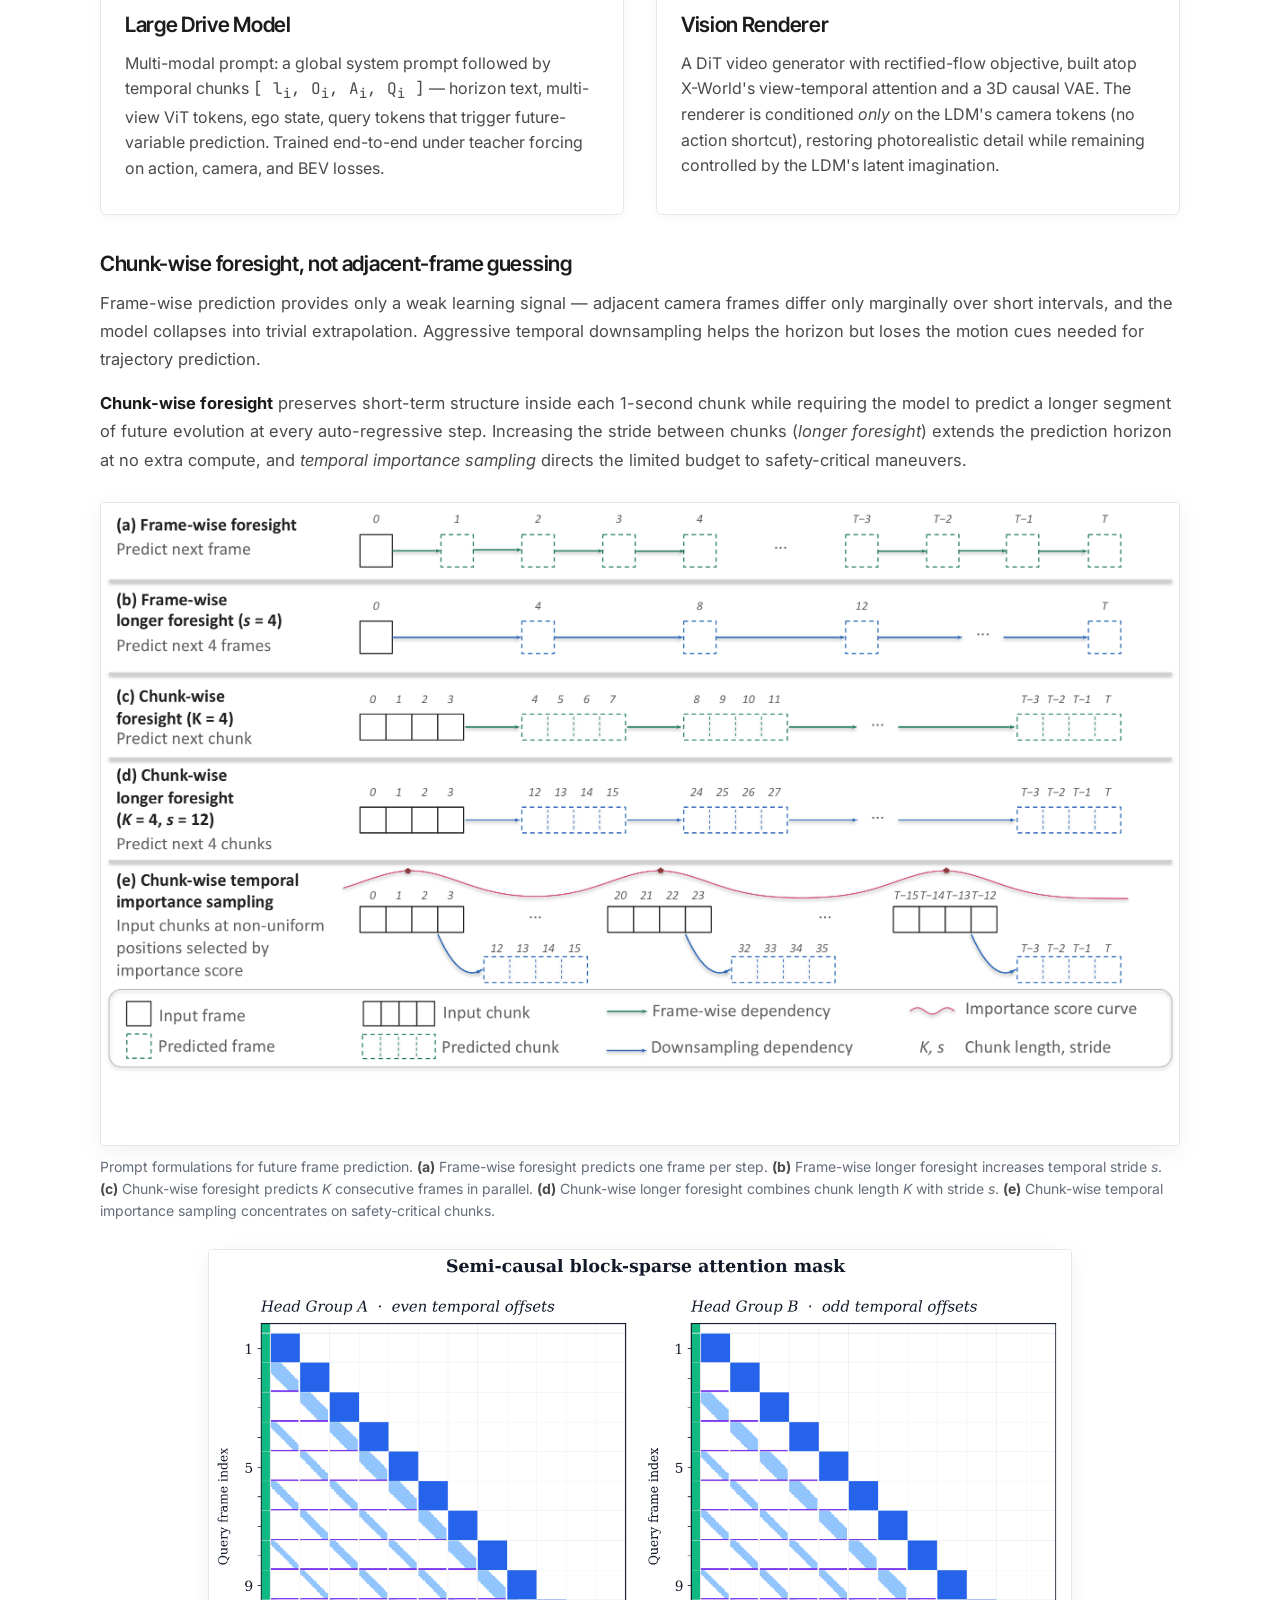
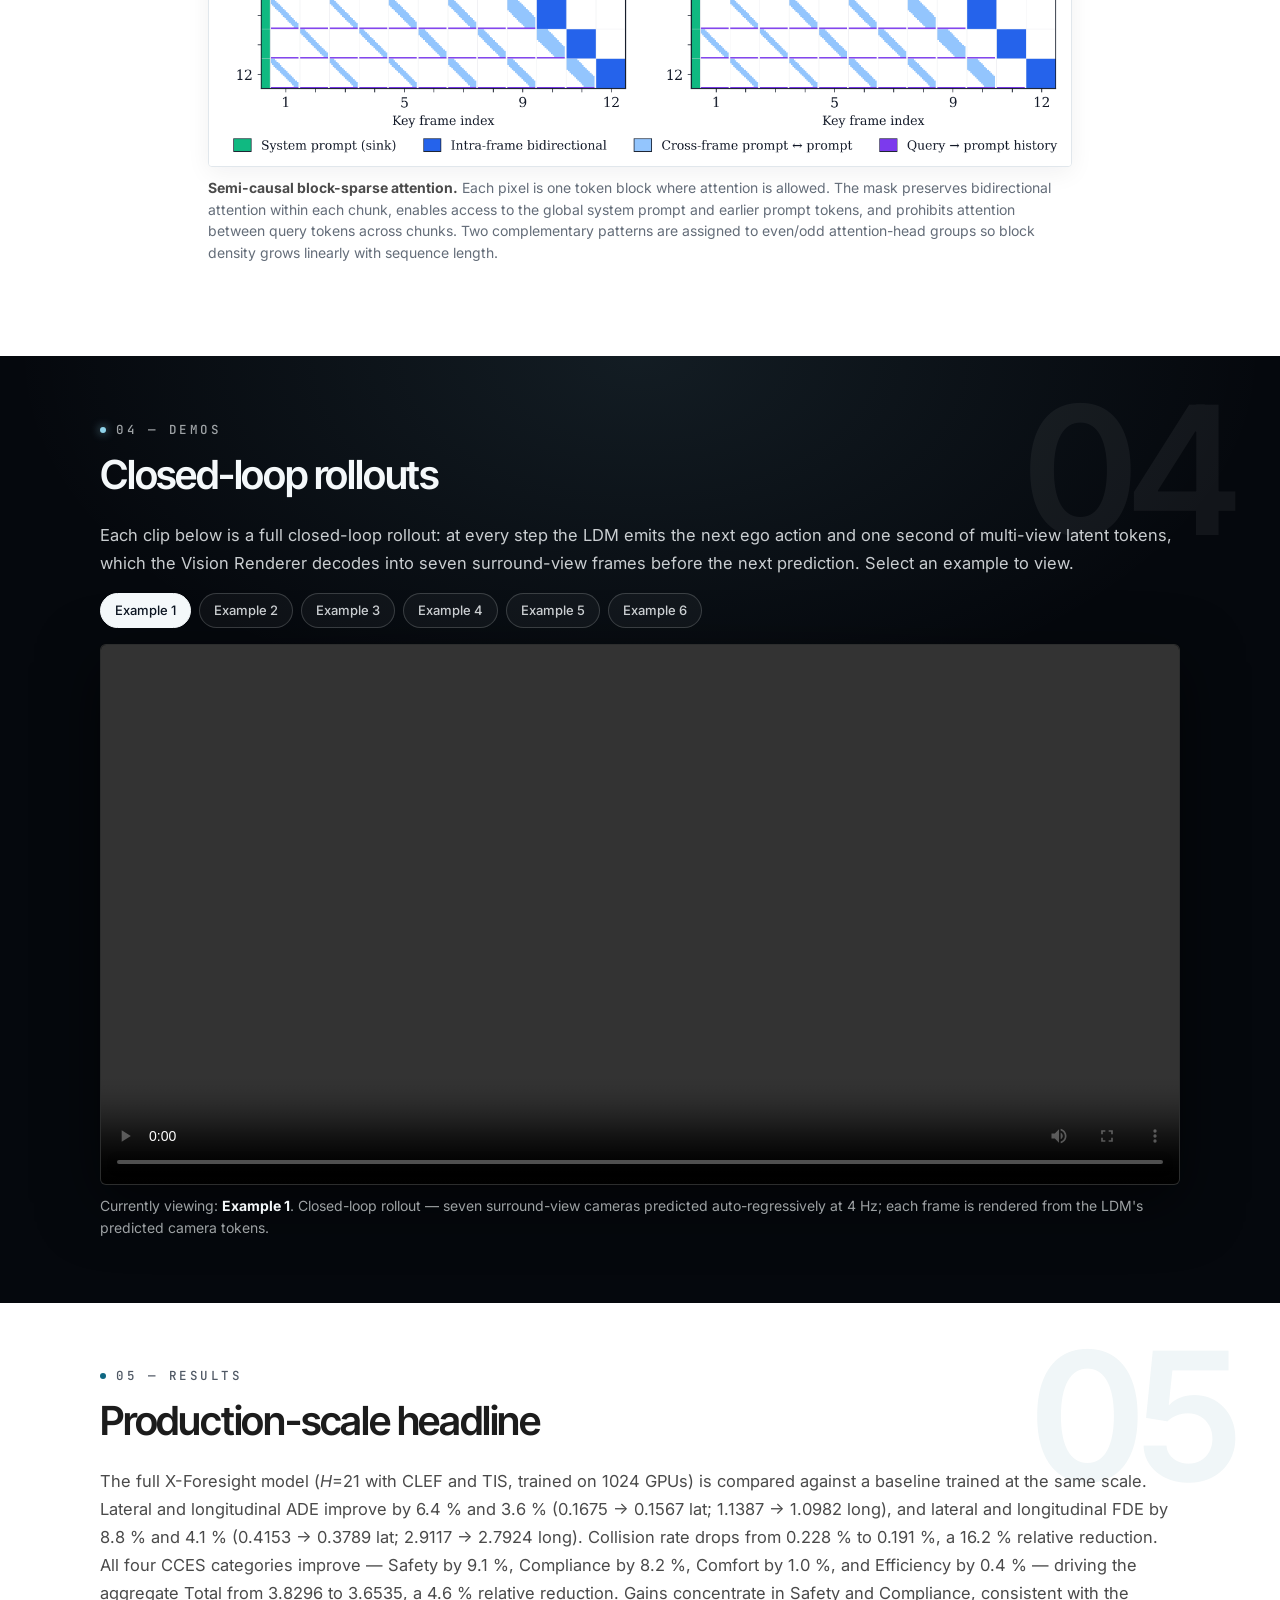
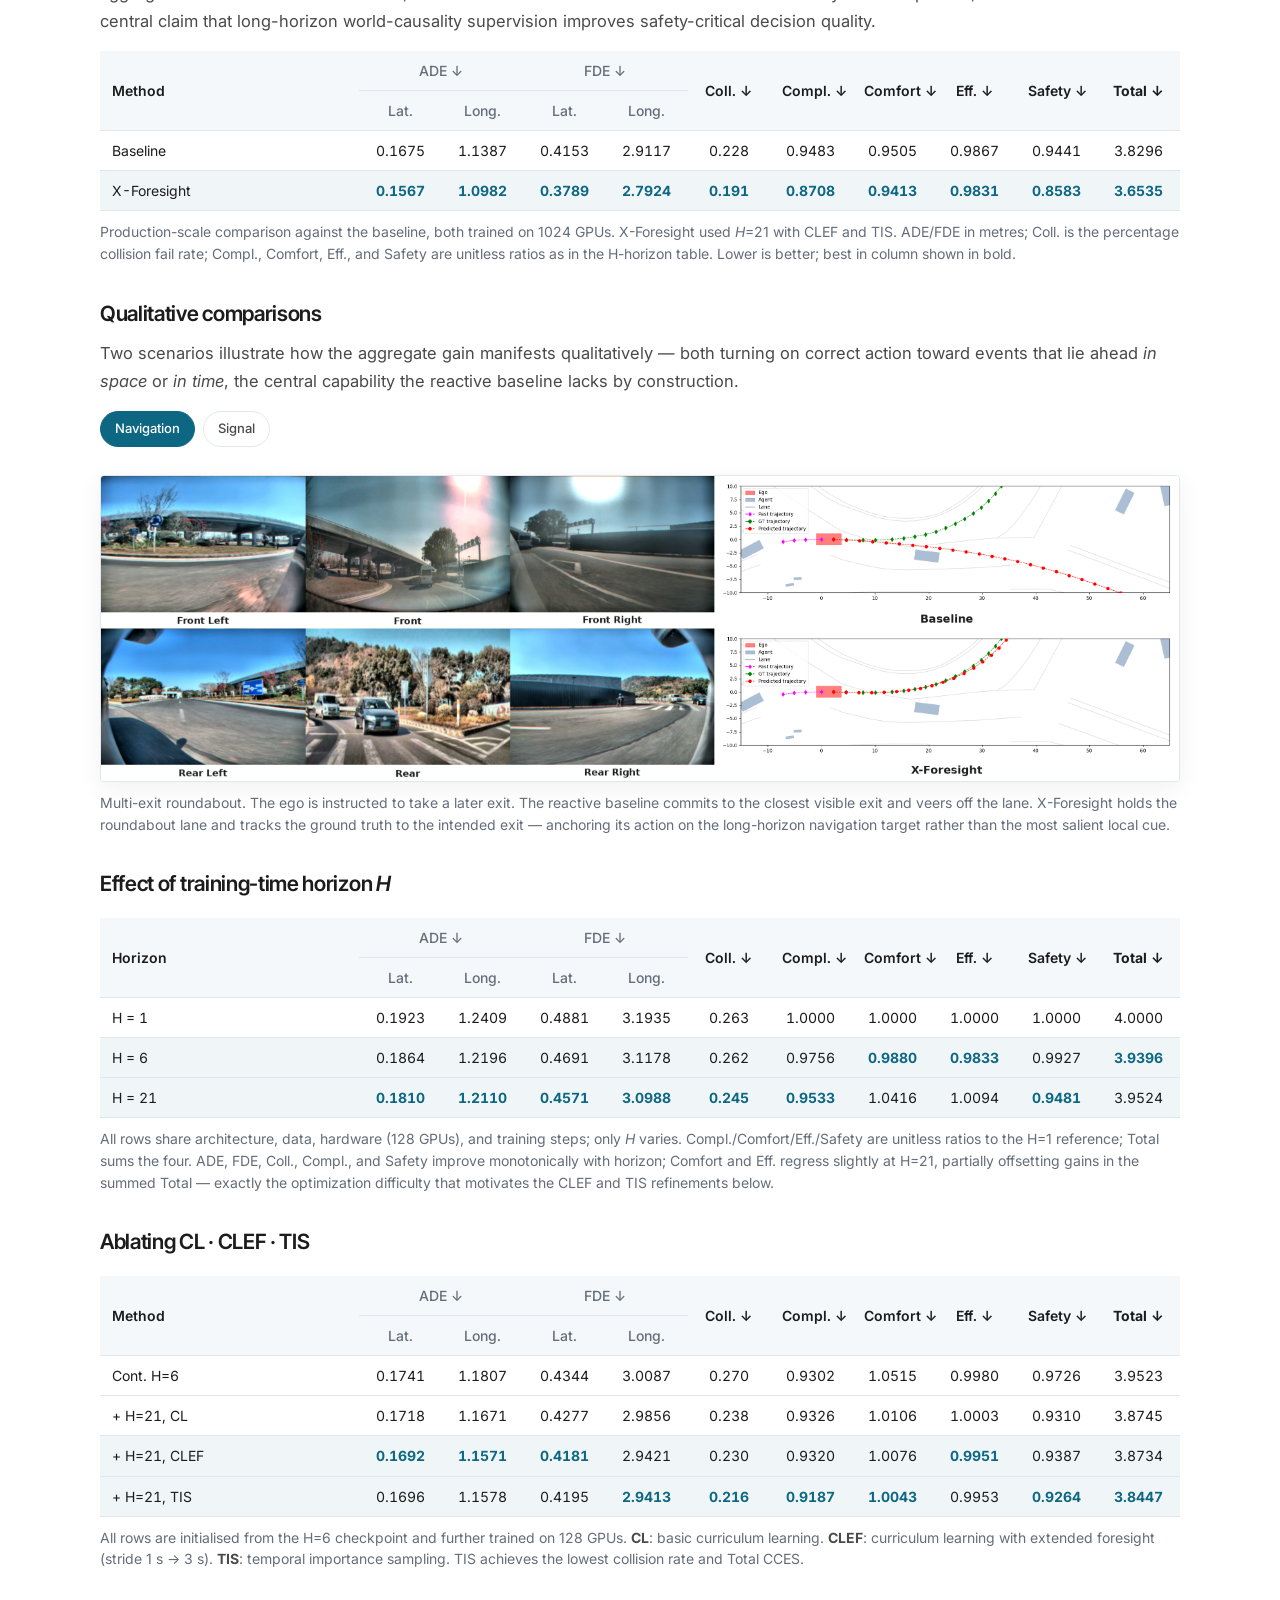
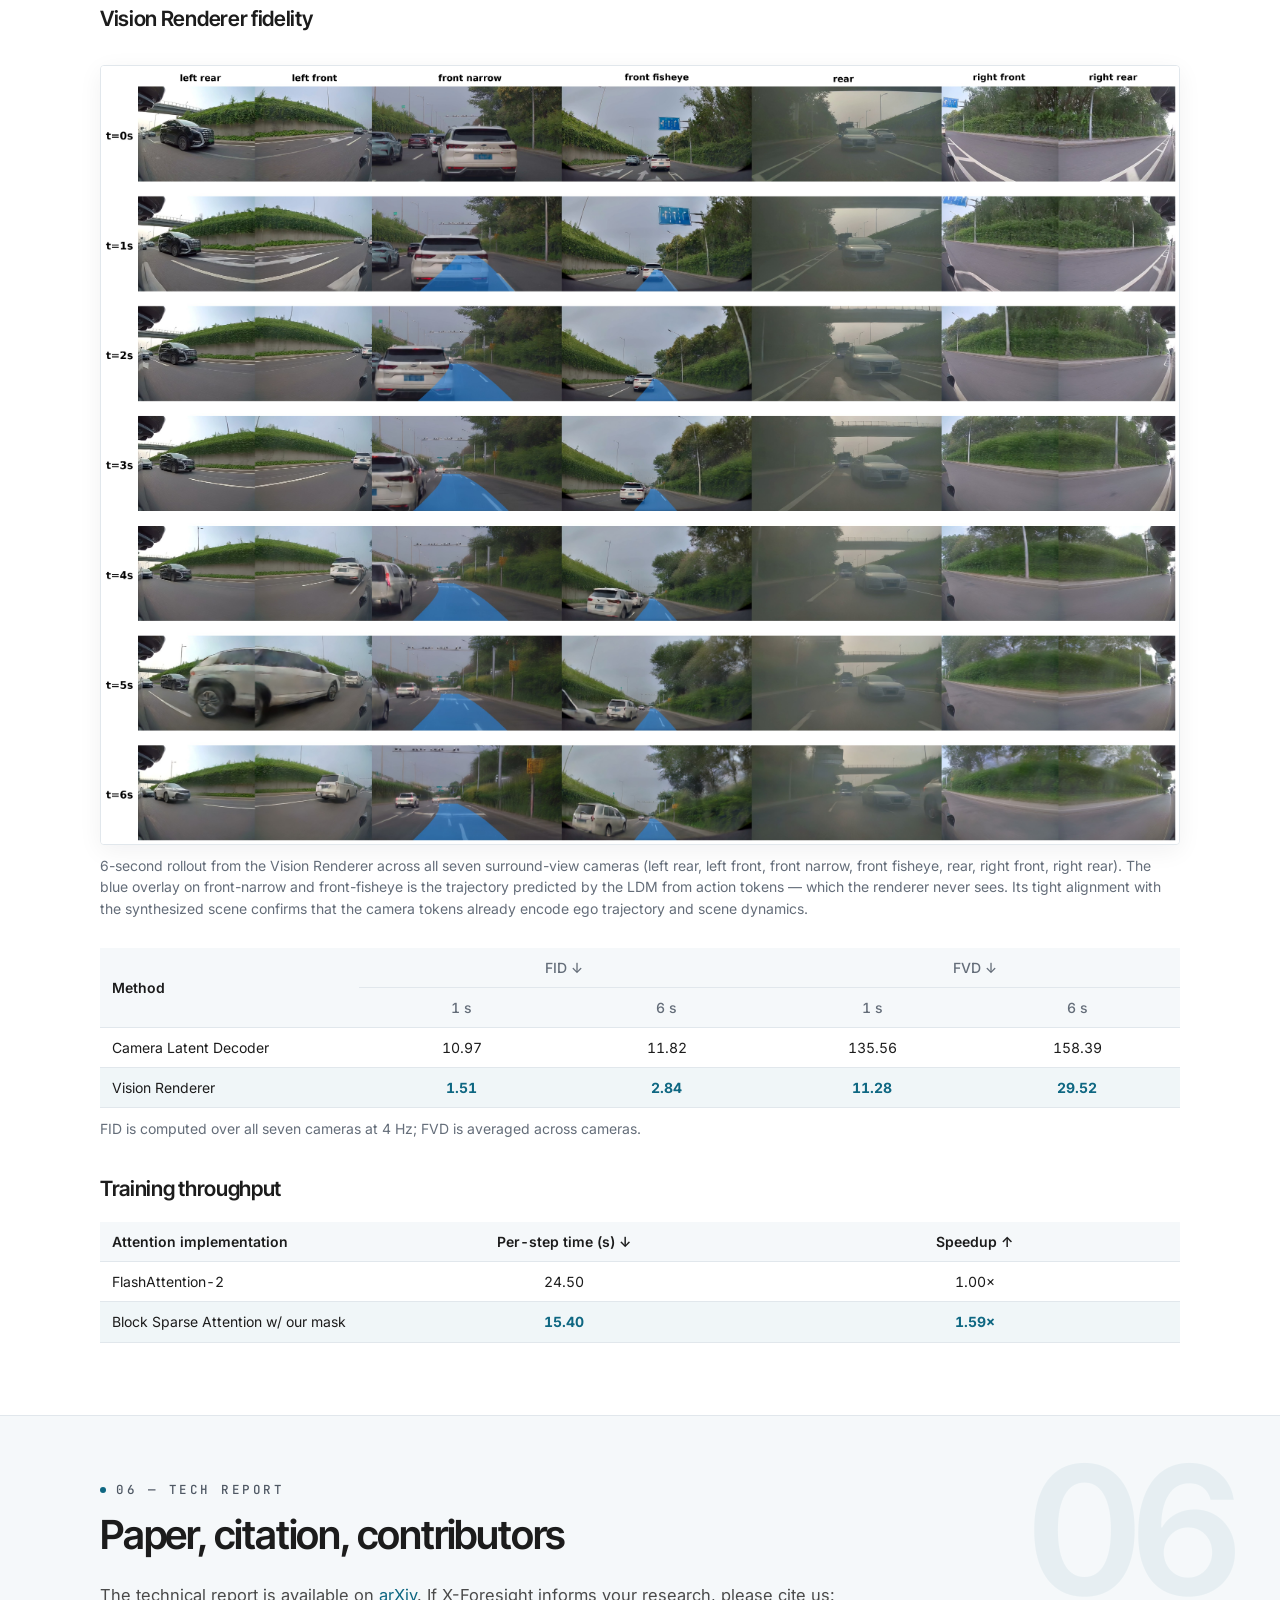
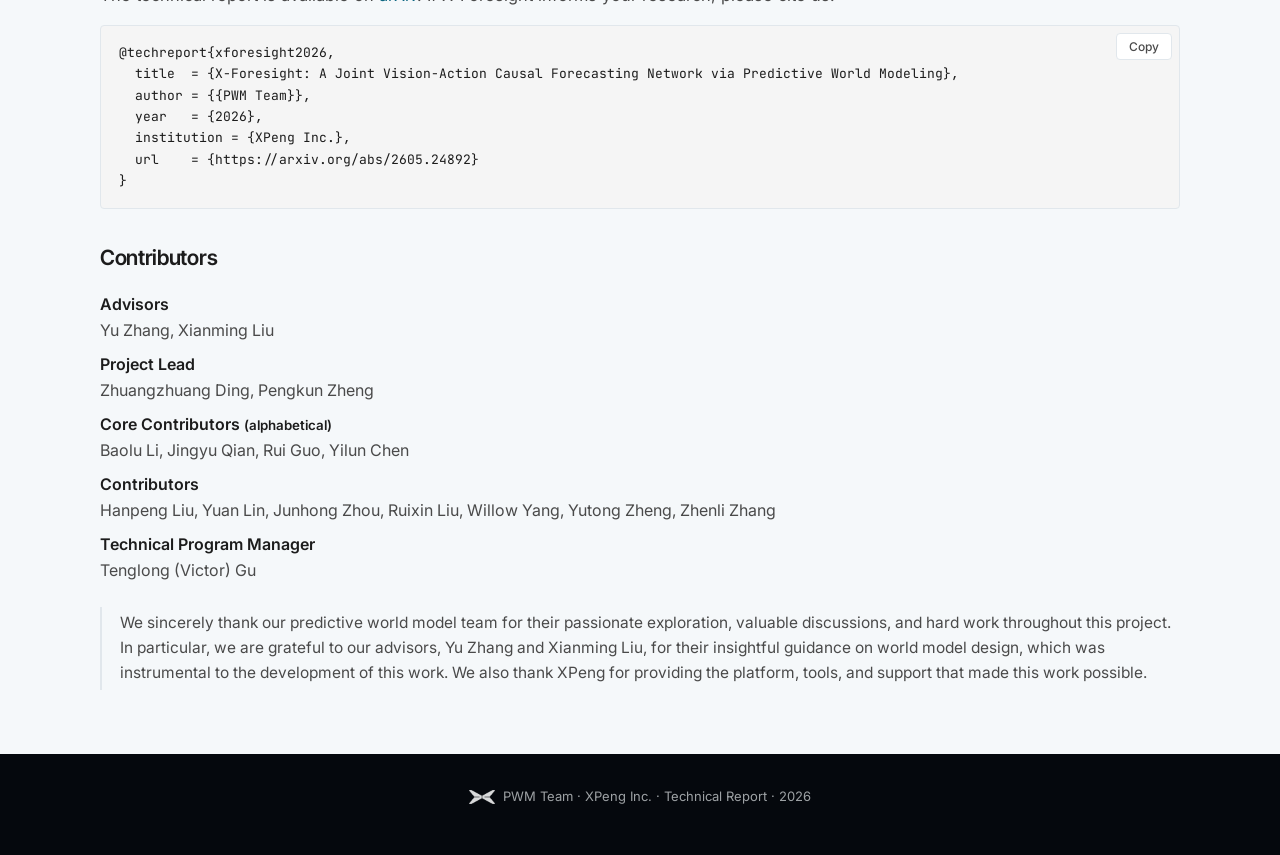
==== commit 7cd67c4d: "Square favicon and site name, for search results Google only uses a square favicon; logo.png is 5000" ====
--- a/en/index.html
+++ b/en/index.html
@@ -8,7 +8,10 @@
   <meta property="og:title" content="X-Foresight" />
   <meta property="og:description" content="A predictive world model foreseeing high-fidelity multi-view cameras with real-time action control. PWM Team · XPeng Inc." />
   <meta property="og:image" content="../assets/img/xforesight_main.png" />
-  <link rel="icon" type="image/png" href="../assets/img/logo.png" />
+  <link rel="icon" href="../favicon.ico" sizes="16x16 32x32 48x48" />
+  <link rel="icon" type="image/png" sizes="192x192" href="../assets/img/icon-192.png" />
+  <link rel="apple-touch-icon" href="../assets/img/apple-touch-icon.png" />
+  <script type="application/ld+json">{"@context":"https://schema.org","@type":"WebSite","name":"X-Foresight","url":"https://x-foresight-1.github.io/"}</script>
   <link rel="preconnect" href="https://fonts.googleapis.com" />
   <link rel="preconnect" href="https://fonts.gstatic.com" crossorigin />
   <link href="https://fonts.googleapis.com/css2?family=Inter:wght@400;500;600;700&family=Inter+Tight:wght@500;600;700&family=JetBrains+Mono:wght@400;500;600&family=Noto+Sans+SC:wght@400;500;600&display=swap" rel="stylesheet" />
@@ -20,8 +23,7 @@
 
 <nav class="nav">
   <a class="brand" href="./">
-    <img class="brand-full" src="../assets/img/full_logo.png" alt="XPENG" />
-    <img class="brand-full brand-white" src="../assets/img/full_logo_white.png" alt="" aria-hidden="true" />
+    <img class="brand-full" src="../assets/img/full_logo_white.png" alt="XPENG" />
   </a>
   <button class="nav-toggle" type="button" aria-label="Menu" aria-expanded="false">☰</button>
   <ul class="sections">
--- a/assets/css/styles.css
+++ b/assets/css/styles.css
@@ -887,9 +887,12 @@
   border-bottom-color: transparent;
   backdrop-filter: none; -webkit-backdrop-filter: none;
 }
-.nav .brand .brand-white { display: none; }
-.nav.on-hero .brand .brand-full { display: none; }
-.nav.on-hero .brand .brand-white { display: block; }  /* white-on-transparent copy of the opaque black-on-white logo */
+/* One logo for both states: full_logo_white.png is the transparent copy of the opaque
+   black-on-white full_logo.png. On the light nav it is painted black (identical to the
+   original on white, and no white box when the translucent nav passes over the dark
+   Demos band or footer); over the cover it stays white. */
+.nav .brand .brand-full { filter: brightness(0); }
+.nav.on-hero .brand .brand-full { filter: none; }
 .nav.on-hero .nav-toggle { color: var(--cover-ink); }
 @media (min-width: 761px) {
   .nav.on-hero ul a { color: var(--cover-ink-soft); }
